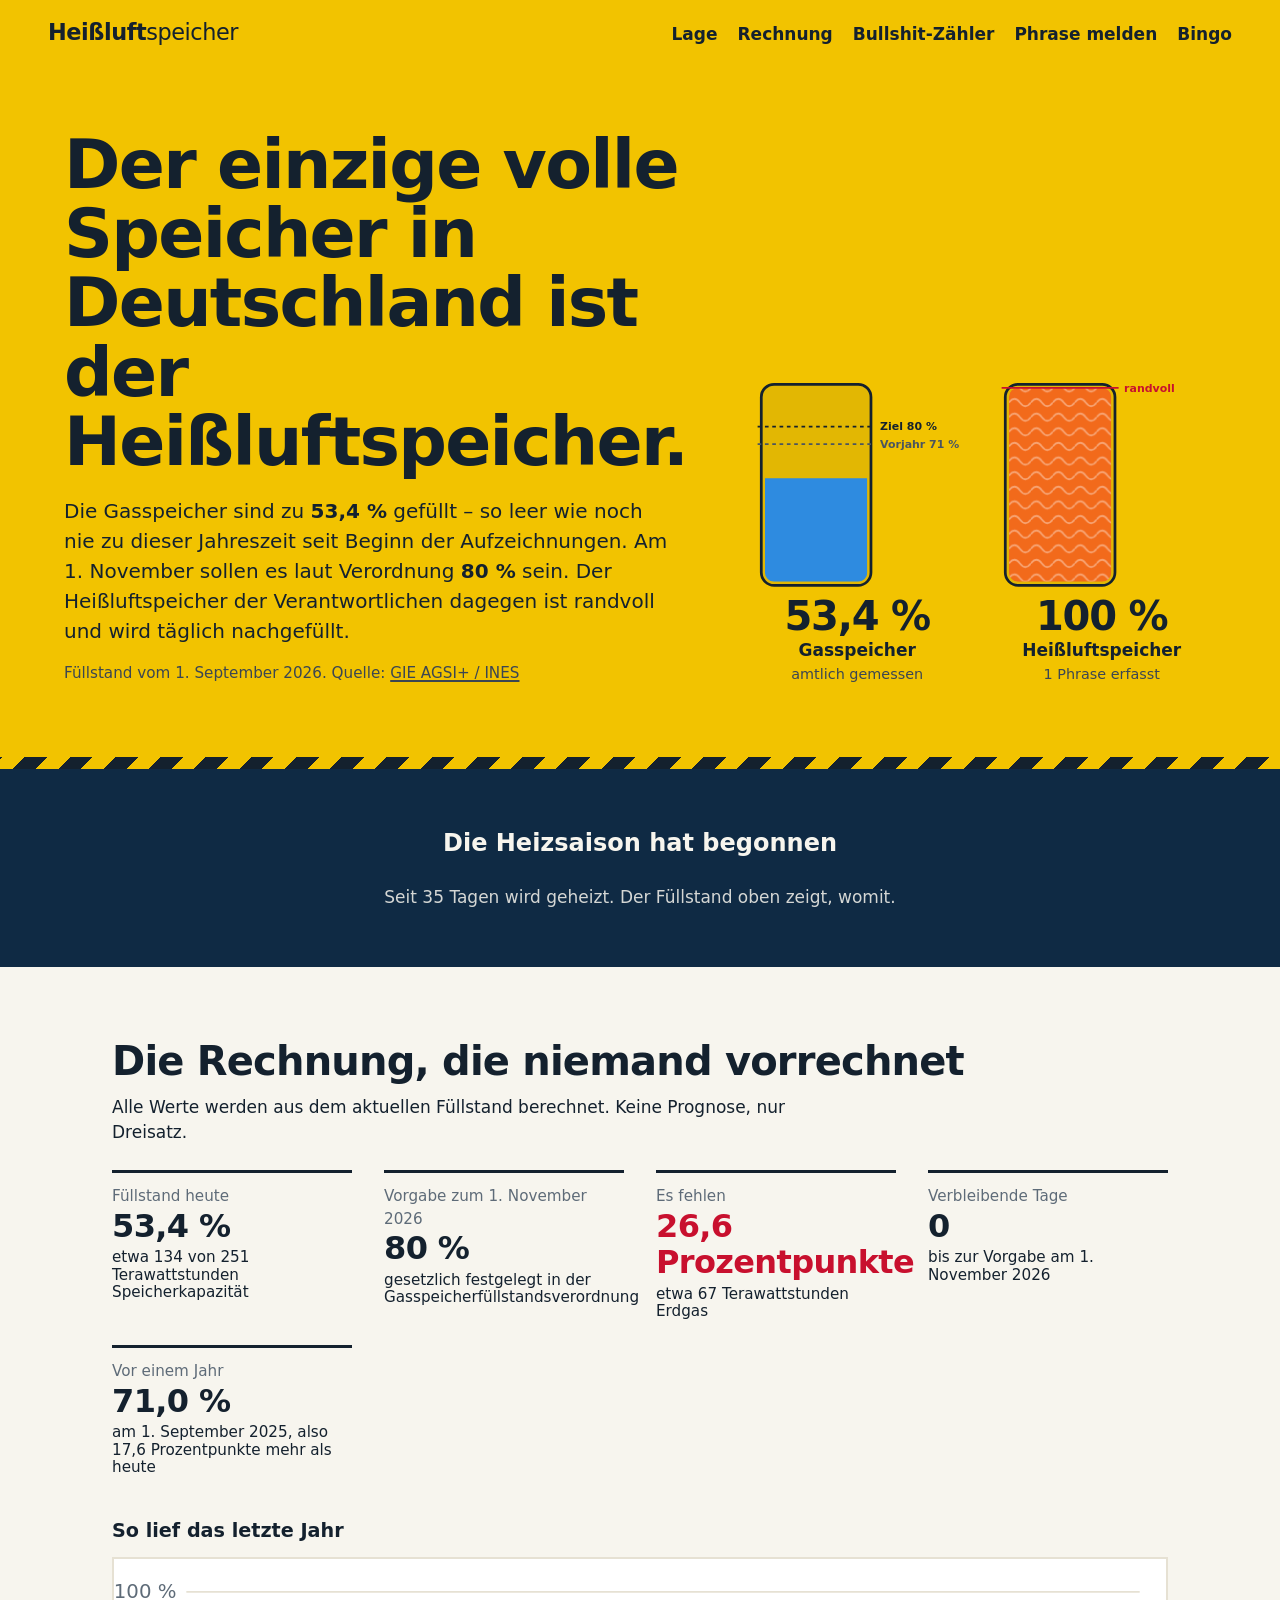
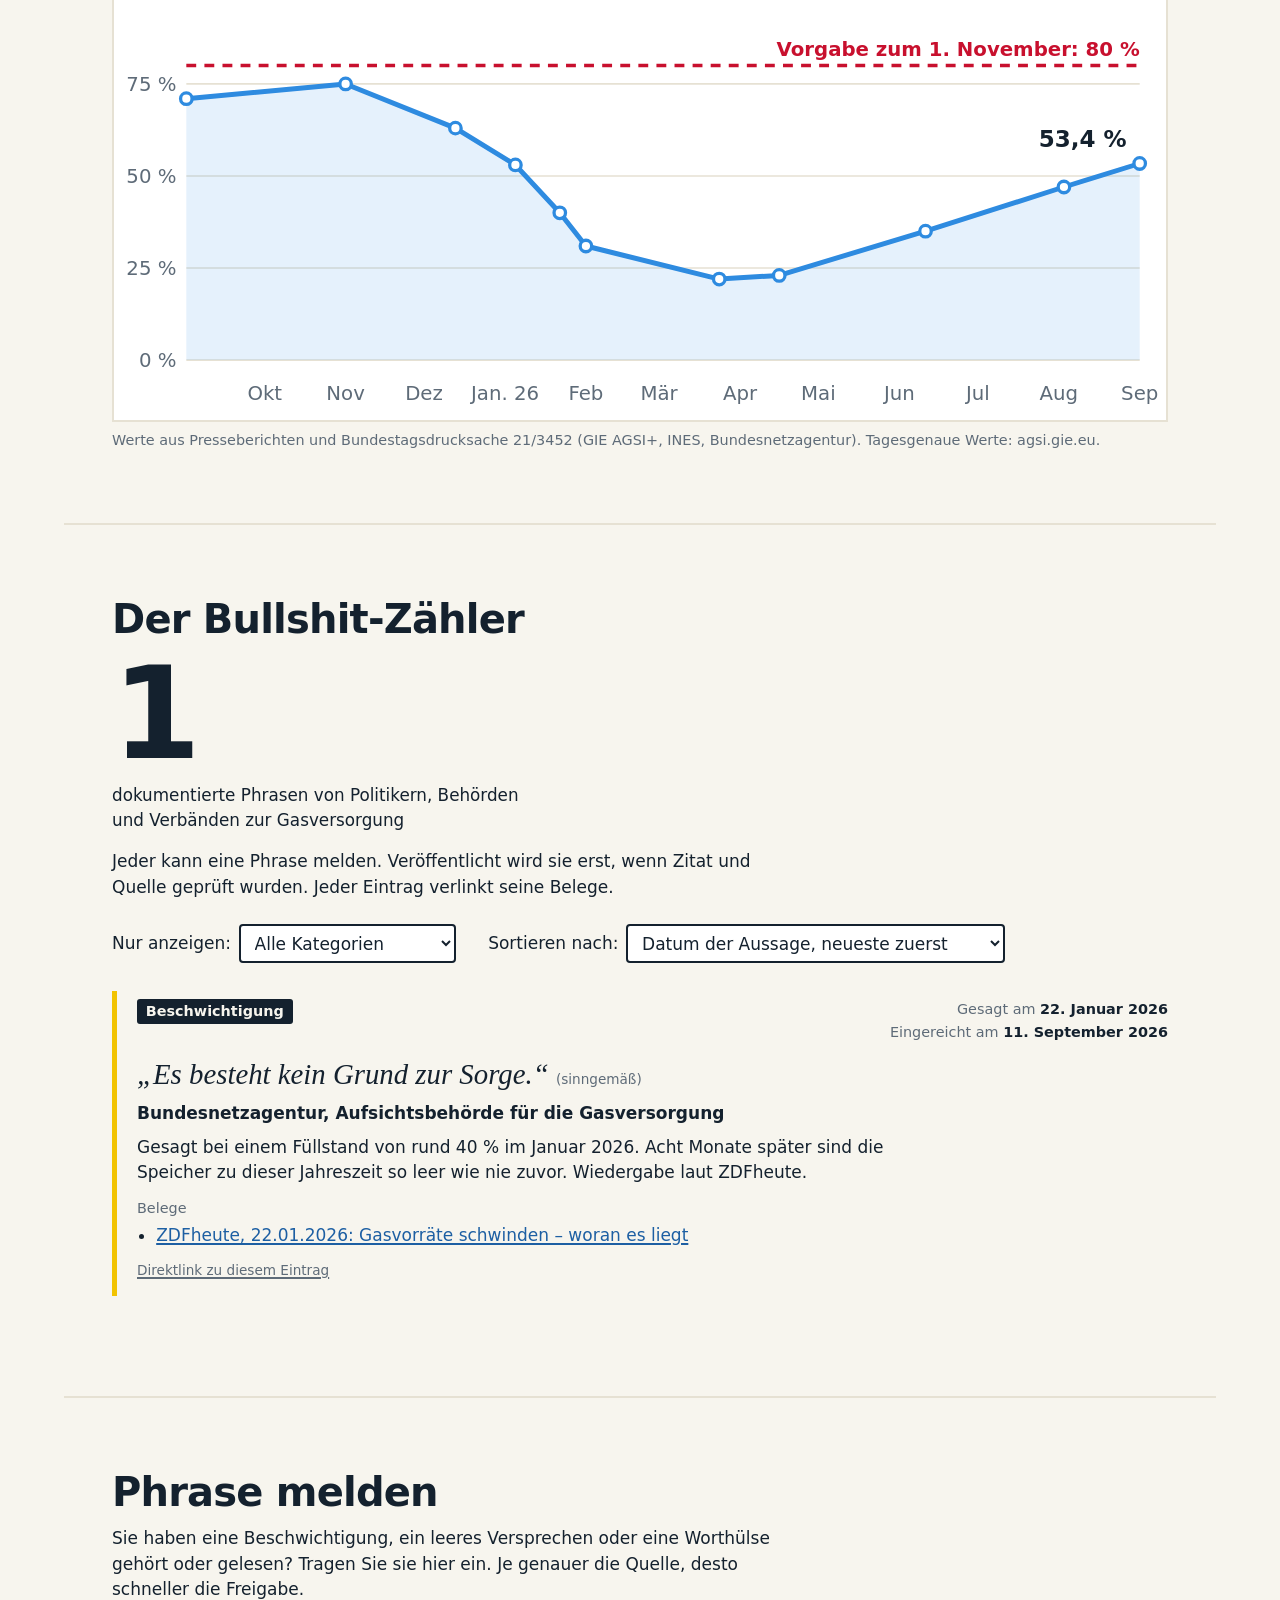
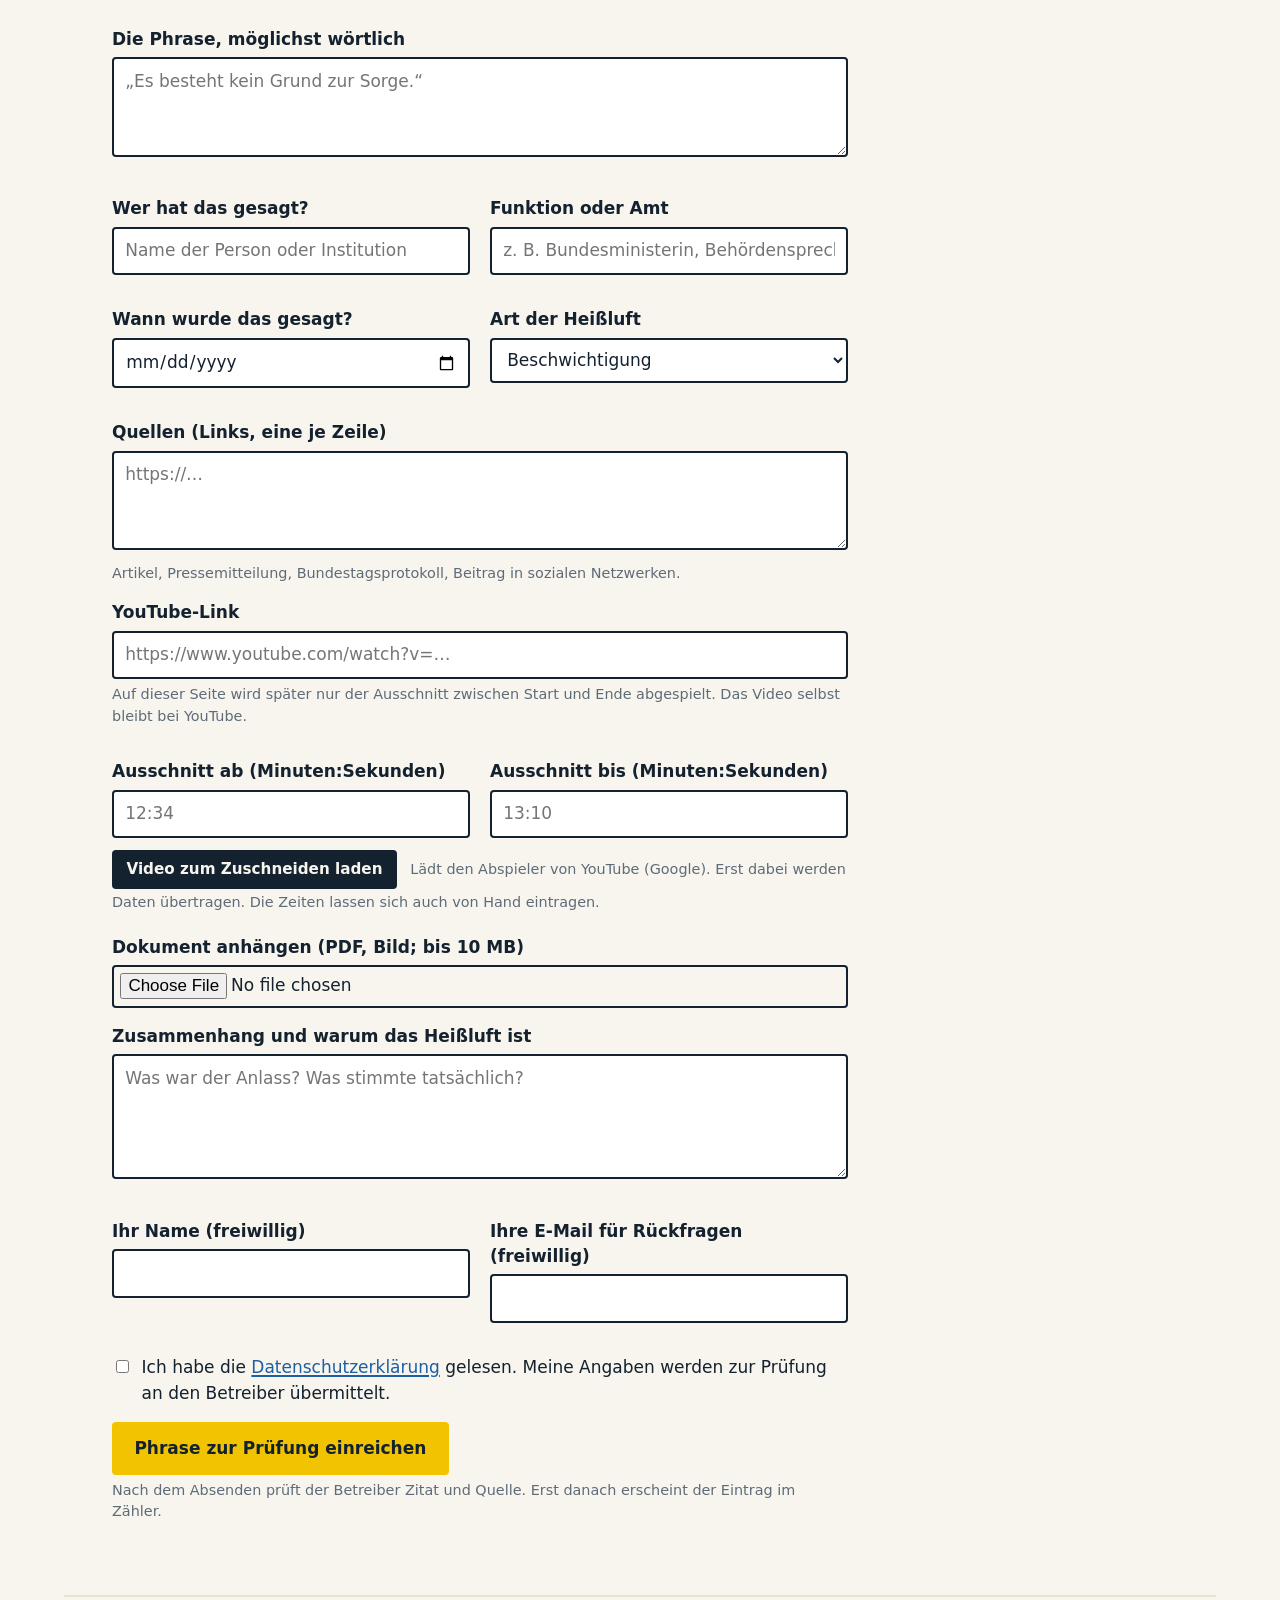
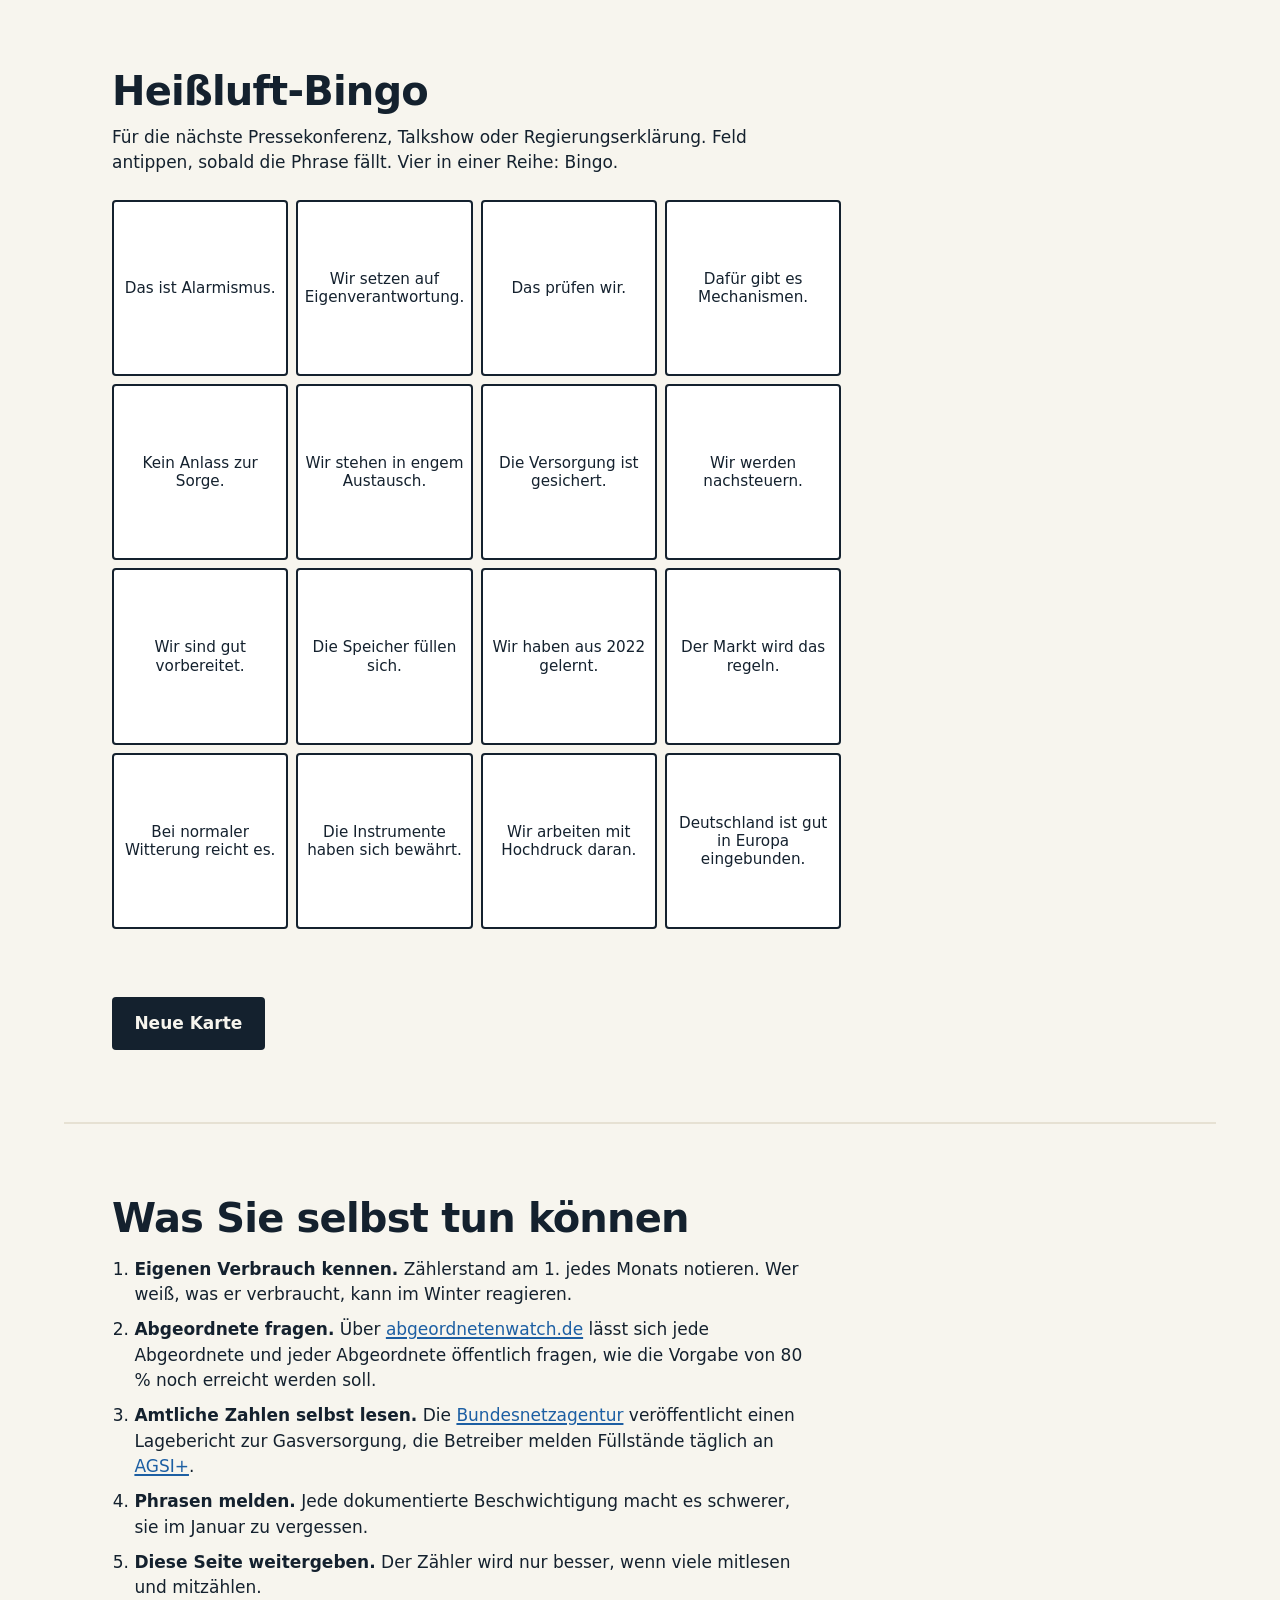
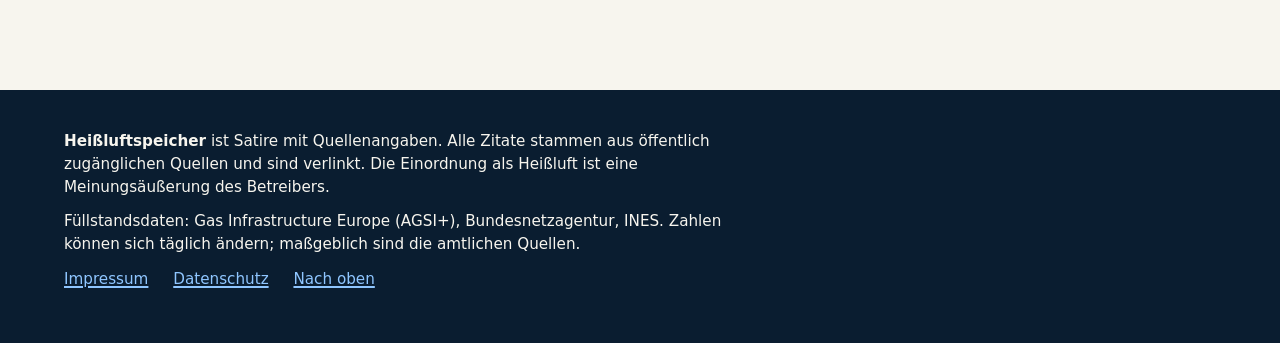
==== index.html @ 9828af4e "Add files via upload" ====
<!doctype html>
<html lang="de">
<head>
<meta charset="utf-8">
<meta name="viewport" content="width=device-width, initial-scale=1">
<title>Heißluftspeicher – Deutschlands einziger voller Speicher</title>
<meta name="description" content="Die deutschen Gasspeicher sind so leer wie noch nie zu dieser Jahreszeit. Der Heißluftspeicher der Verantwortlichen ist randvoll. Hier wird mitgezählt.">
<meta property="og:title" content="Heißluftspeicher – Deutschlands einziger voller Speicher">
<meta property="og:description" content="Gasspeicher: halb leer. Heißluftspeicher: 100 %. Der Bullshit-Zähler zur Gasversorgung.">
<meta property="og:type" content="website">
<link rel="icon" href="bilder/symbol.svg" type="image/svg+xml">
<link rel="stylesheet" href="css/stil.css">
</head>
<body>
<a class="sprung" href="#zaehler">Zum Bullshit-Zähler springen</a>

<header class="kopf">
  <a class="marke" href="./">Heißluft<span>speicher</span></a>
  <nav class="navi" aria-label="Seitenbereiche">
    <a href="#lage">Lage</a>
    <a href="#rechnung">Rechnung</a>
    <a href="#zaehler">Bullshit-Zähler</a>
    <a href="#melden">Phrase melden</a>
    <a href="#bingo">Bingo</a>
  </nav>
</header>

<main>

<section class="held" id="lage">
  <div class="innen">
    <div class="held-text">
      <h1>Der einzige volle Speicher in Deutschland ist der Heißluftspeicher.</h1>
      <p class="held-absatz">Die Gasspeicher sind zu <strong><span id="held-prozent">53,4</span>&nbsp;%</strong> gefüllt – so leer wie noch nie zu dieser Jahreszeit seit Beginn der Aufzeichnungen. Am 1.&nbsp;November sollen es laut Verordnung <strong><span id="held-ziel">80</span>&nbsp;%</strong> sein. Der Heißluftspeicher der Verantwortlichen dagegen ist randvoll und wird täglich nachgefüllt.</p>
      <p class="held-stand">Füllstand vom <span id="held-datum">1. September 2026</span>. Quelle: <a id="held-quelle" href="https://agsi.gie.eu/data-overview/DE" target="_blank" rel="noopener">GIE AGSI+</a></p>
    </div>

    <div class="tanks">
      <figure class="tank-figur">
        <svg class="tank" viewBox="0 0 250 250" role="img" aria-labelledby="tank-gas-titel">
          <title id="tank-gas-titel">Gasspeicher Deutschland, Füllstand in Prozent</title>
          <defs>
            <clipPath id="clip-gas"><rect x="24" y="24" width="112" height="212" rx="10"/></clipPath>
          </defs>
          <rect class="tank-huelle" x="20" y="20" width="120" height="220" rx="14"/>
          <rect id="gas-fuellung" class="tank-fuellung gas" x="24" y="236" width="112" height="0" clip-path="url(#clip-gas)"/>
          <g id="gas-ziel-marke" class="tank-marke">
            <line x1="16" x2="144" y1="66.4" y2="66.4"/>
            <text x="150" y="70">Ziel <tspan id="gas-ziel-text">80</tspan> %</text>
          </g>
          <g id="gas-vorjahr-marke" class="tank-marke vorjahr">
            <line x1="16" x2="144" y1="85.5" y2="85.5"/>
            <text x="150" y="89">Vorjahr <tspan id="gas-vorjahr-text">71</tspan> %</text>
          </g>
        </svg>
        <figcaption>
          <span class="tank-wert"><span id="gas-wert">53,4</span> %</span>
          <span class="tank-name">Gasspeicher</span>
          <span class="tank-zusatz">amtlich gemessen</span>
        </figcaption>
      </figure>

      <figure class="tank-figur">
        <svg class="tank" viewBox="0 0 250 250" role="img" aria-labelledby="tank-hl-titel">
          <title id="tank-hl-titel">Heißluftspeicher, Füllstand 100 Prozent</title>
          <defs>
            <clipPath id="clip-hl"><rect x="24" y="24" width="112" height="212" rx="10"/></clipPath>
            <pattern id="hitze" width="24" height="16" patternUnits="userSpaceOnUse">
              <path d="M0 8 Q6 0 12 8 T24 8" fill="none" stroke="rgba(255,255,255,.38)" stroke-width="2"/>
            </pattern>
          </defs>
          <rect class="tank-huelle" x="20" y="20" width="120" height="220" rx="14"/>
          <rect class="tank-fuellung heissluft" x="24" y="24" width="112" height="212" clip-path="url(#clip-hl)"/>
          <rect x="24" y="24" width="112" height="212" fill="url(#hitze)" clip-path="url(#clip-hl)"/>
          <g class="tank-marke voll">
            <line x1="16" x2="144" y1="24" y2="24"/>
            <text x="150" y="28">randvoll</text>
          </g>
        </svg>
        <figcaption>
          <span class="tank-wert">100 %</span>
          <span class="tank-name">Heißluftspeicher</span>
          <span class="tank-zusatz" id="tank-anzahl">0 Phrasen erfasst</span>
        </figcaption>
      </figure>
    </div>
  </div>
</section>

<div class="warnband" aria-hidden="true"></div>

<section class="countdown" id="countdown" aria-labelledby="countdown-titel">
  <h2 id="countdown-titel">Bis zum Beginn der Heizsaison am 1. November 2026</h2>
  <div class="zeit" id="zeit">
    <div><b data-einheit="monate">0</b><span>Monate</span></div>
    <div><b data-einheit="wochen">0</b><span>Wochen</span></div>
    <div><b data-einheit="tage">0</b><span>Tage</span></div>
    <div><b data-einheit="stunden">00</b><span>Stunden</span></div>
    <div><b data-einheit="minuten">00</b><span>Minuten</span></div>
    <div><b data-einheit="sekunden">00</b><span>Sekunden</span></div>
  </div>
  <p class="countdown-hinweis" id="countdown-hinweis">Bis dahin müssten die Speicher voll sein. Sie werden es nicht.</p>
</section>

<section class="abschnitt" id="rechnung">
  <h2>Die Rechnung, die niemand vorrechnet</h2>
  <p class="einleitung">Alle Werte werden aus dem aktuellen Füllstand berechnet. Keine Prognose, nur Dreisatz.</p>
  <dl class="rechnung" id="rechnung-liste"></dl>
  <figure class="verlauf">
    <h3>So lief das letzte Jahr</h3>
    <div id="verlauf-diagramm"></div>
    <figcaption id="verlauf-quelle"></figcaption>
  </figure>
</section>

<section class="abschnitt" id="zaehler">
  <h2>Der Bullshit-Zähler</h2>
  <p class="zaehler-zahl"><b id="zaehler-anzahl">0</b><span>dokumentierte Phrasen von Politikern, Behörden und Verbänden zur Gasversorgung</span></p>
  <p class="einleitung">Jeder kann eine Phrase melden. Veröffentlicht wird sie erst, wenn Zitat und Quelle geprüft wurden. Jeder Eintrag verlinkt seine Belege.</p>
  <div class="filter">
    <span class="filter-gruppe">
      <label for="filter-kategorie">Nur anzeigen:</label>
      <select id="filter-kategorie"><option value="">Alle Kategorien</option></select>
    </span>
    <span class="filter-gruppe">
      <label for="sortierung">Sortieren nach:</label>
      <select id="sortierung">
        <option value="gesagt-neu">Datum der Aussage, neueste zuerst</option>
        <option value="gesagt-alt">Datum der Aussage, älteste zuerst</option>
        <option value="eingereicht-neu">Datum der Einreichung, neueste zuerst</option>
        <option value="eingereicht-alt">Datum der Einreichung, älteste zuerst</option>
      </select>
    </span>
  </div>
  <div id="eintraege" class="eintraege"><p class="leer">Einträge werden geladen …</p></div>
</section>

<section class="abschnitt" id="melden">
  <h2>Phrase melden</h2>
  <p class="einleitung">Sie haben eine Beschwichtigung, ein leeres Versprechen oder eine Worthülse gehört oder gelesen? Tragen Sie sie hier ein. Je genauer die Quelle, desto schneller die Freigabe.</p>

  <form class="formular" name="phrase" method="POST" action="/danke.html" data-netlify="true" netlify-honeypot="bot-field" enctype="multipart/form-data" id="melde-formular">
    <input type="hidden" name="form-name" value="phrase">
    <input type="hidden" name="eingereicht_am" id="f-eingereicht" value="">
    <p class="versteckt"><label>Dieses Feld bitte leer lassen: <input name="bot-field"></label></p>

    <div class="feld">
      <label for="f-zitat">Die Phrase, möglichst wörtlich</label>
      <textarea id="f-zitat" name="zitat" rows="3" required maxlength="1000" placeholder="„Es besteht kein Grund zur Sorge.“"></textarea>
    </div>

    <div class="feld-reihe">
      <div class="feld">
        <label for="f-wer">Wer hat das gesagt?</label>
        <input id="f-wer" name="wer" type="text" required maxlength="120" placeholder="Name der Person oder Institution">
      </div>
      <div class="feld">
        <label for="f-funktion">Funktion oder Amt</label>
        <input id="f-funktion" name="funktion" type="text" maxlength="120" placeholder="z. B. Bundesministerin, Behördensprecher">
      </div>
    </div>

    <div class="feld-reihe">
      <div class="feld">
        <label for="f-datum">Wann wurde das gesagt?</label>
        <input id="f-datum" name="datum" type="date" required>
      </div>
      <div class="feld">
        <label for="f-kategorie">Art der Heißluft</label>
        <select id="f-kategorie" name="kategorie">
          <option>Beschwichtigung</option>
          <option>Leeres Versprechen</option>
          <option>Verharmlosung</option>
          <option>Schuldverschiebung</option>
          <option>Worthülse</option>
          <option>Sonstiges</option>
        </select>
      </div>
    </div>

    <div class="feld">
      <label for="f-quellen">Quellen (Links, eine je Zeile)</label>
      <textarea id="f-quellen" name="quellen" rows="3" placeholder="https://…"></textarea>
      <p class="hilfe">Artikel, Pressemitteilung, Bundestagsprotokoll, Beitrag in sozialen Netzwerken.</p>
    </div>

    <div class="feld">
      <label for="f-youtube">YouTube-Link</label>
      <input id="f-youtube" name="youtube" type="url" placeholder="https://www.youtube.com/watch?v=…">
      <p class="hilfe">Auf dieser Seite wird später nur der Ausschnitt zwischen Start und Ende abgespielt. Das Video selbst bleibt bei YouTube.</p>
    </div>
    <div class="feld-reihe">
      <div class="feld">
        <label for="f-youtube-start">Ausschnitt ab (Minuten:Sekunden)</label>
        <input id="f-youtube-start" name="youtube_start" type="text" inputmode="numeric" placeholder="12:34" autocomplete="off">
      </div>
      <div class="feld">
        <label for="f-youtube-ende">Ausschnitt bis (Minuten:Sekunden)</label>
        <input id="f-youtube-ende" name="youtube_ende" type="text" inputmode="numeric" placeholder="13:10" autocomplete="off">
      </div>
    </div>
    <div class="schneiden" id="schneiden">
      <button type="button" class="knopf klein" id="schneiden-laden">Video zum Zuschneiden laden</button>
      <span class="hilfe">Lädt den Abspieler von YouTube (Google). Erst dabei werden Daten übertragen. Die Zeiten lassen sich auch von Hand eintragen.</span>
      <div id="schneiden-spieler" class="schneiden-spieler" hidden><div id="schneiden-spieler-innen"></div></div>
      <div id="schneiden-knoepfe" class="schneiden-knoepfe" hidden>
        <button type="button" class="knopf klein" id="schneiden-start">Start hier setzen</button>
        <button type="button" class="knopf klein" id="schneiden-ende">Ende hier setzen</button>
        <button type="button" class="knopf klein gelb" id="schneiden-pruefen">Ausschnitt abspielen</button>
        <span id="schneiden-anzeige" class="hilfe">Video an die gewünschte Stelle spulen, dann Start und Ende setzen.</span>
      </div>
    </div>

    <div class="feld">
      <label for="f-dokument">Dokument anhängen (PDF, Bild; bis 10 MB)</label>
      <input id="f-dokument" name="dokument" type="file" accept=".pdf,.png,.jpg,.jpeg,.webp,.txt">
    </div>

    <div class="feld">
      <label for="f-kontext">Zusammenhang und warum das Heißluft ist</label>
      <textarea id="f-kontext" name="kontext" rows="4" maxlength="2000" placeholder="Was war der Anlass? Was stimmte tatsächlich?"></textarea>
    </div>

    <div class="feld-reihe">
      <div class="feld">
        <label for="f-name">Ihr Name (freiwillig)</label>
        <input id="f-name" name="einsender_name" type="text" maxlength="80">
      </div>
      <div class="feld">
        <label for="f-email">Ihre E-Mail für Rückfragen (freiwillig)</label>
        <input id="f-email" name="einsender_email" type="email" maxlength="120">
      </div>
    </div>

    <div class="feld zustimmung">
      <label><input type="checkbox" name="datenschutz" value="ja" required> <span>Ich habe die <a href="datenschutz.html">Datenschutzerklärung</a> gelesen. Meine Angaben werden zur Prüfung an den Betreiber übermittelt.</span></label>
    </div>

    <button type="submit" class="knopf gelb" id="melde-knopf">Phrase zur Prüfung einreichen</button>
    <p class="hilfe">Nach dem Absenden prüft der Betreiber Zitat und Quelle. Erst danach erscheint der Eintrag im Zähler.</p>
  </form>
</section>

<section class="abschnitt" id="bingo">
  <h2>Heißluft-Bingo</h2>
  <p class="einleitung">Für die nächste Pressekonferenz, Talkshow oder Regierungserklärung. Feld antippen, sobald die Phrase fällt. Vier in einer Reihe: Bingo.</p>
  <div class="bingo-raster" id="bingo-raster"></div>
  <p class="bingo-meldung" id="bingo-meldung" aria-live="polite"></p>
  <button type="button" class="knopf" id="bingo-neu">Neue Karte</button>
</section>

<section class="abschnitt" id="tun">
  <h2>Was Sie selbst tun können</h2>
  <ol class="tun-liste">
    <li><strong>Eigenen Verbrauch kennen.</strong> Zählerstand am 1. jedes Monats notieren. Wer weiß, was er verbraucht, kann im Winter reagieren.</li>
    <li><strong>Abgeordnete fragen.</strong> Über <a href="https://www.abgeordnetenwatch.de" target="_blank" rel="noopener">abgeordnetenwatch.de</a> lässt sich jede Abgeordnete und jeder Abgeordnete öffentlich fragen, wie die Vorgabe von 80 % noch erreicht werden soll.</li>
    <li><strong>Amtliche Zahlen selbst lesen.</strong> Die <a href="https://www.bundesnetzagentur.de" target="_blank" rel="noopener">Bundesnetzagentur</a> veröffentlicht einen Lagebericht zur Gasversorgung, die Betreiber melden Füllstände täglich an <a href="https://agsi.gie.eu/data-overview/DE" target="_blank" rel="noopener">AGSI+</a>.</li>
    <li><strong>Phrasen melden.</strong> Jede dokumentierte Beschwichtigung macht es schwerer, sie im Januar zu vergessen.</li>
    <li><strong>Diese Seite weitergeben.</strong> Der Zähler wird nur besser, wenn viele mitlesen und mitzählen.</li>
  </ol>
</section>

</main>

<footer class="fuss">
  <div class="innen">
    <p><strong>Heißluftspeicher</strong> ist Satire mit Quellenangaben. Alle Zitate stammen aus öffentlich zugänglichen Quellen und sind verlinkt. Die Einordnung als Heißluft ist eine Meinungsäußerung des Betreibers.</p>
    <p>Füllstandsdaten: Gas Infrastructure Europe (AGSI+), Bundesnetzagentur, INES. Zahlen können sich täglich ändern; maßgeblich sind die amtlichen Quellen.</p>
    <p class="fuss-links"><a href="impressum.html">Impressum</a> <a href="datenschutz.html">Datenschutz</a> <a href="#lage">Nach oben</a></p>
  </div>
</footer>

<script src="js/app.js"></script>
</body>
</html>
---- css/stil.css ----
/* Heißluftspeicher – Gestaltung
   Farben aus der Welt des Gases: Warngelb, Gasflammenblau, Tiefblau, Papier. */

:root {
  --gelb: #f2c300;
  --gelb-dunkel: #d9ad00;
  --tiefblau: #0f2a44;
  --nacht: #0a1d30;
  --flamme: #2e8be0;
  --flamme-dunkel: #1d5fa3;
  --flamme-hell: #8fc6ff;
  --orange: #f26a1b;
  --papier: #f7f5ee;
  --papier-dunkel: #e6e1d3;
  --tinte: #14212e;
  --grau: #5e6b78;
  --rot: #c8102e;
  --breite: 72rem;
  --schrift: system-ui, -apple-system, "Segoe UI", Roboto, "Helvetica Neue", Arial, sans-serif;
  --serif: Georgia, "Times New Roman", Times, serif;
}

* { box-sizing: border-box; }
html { scroll-behavior: smooth; }
@media (prefers-reduced-motion: reduce) { html { scroll-behavior: auto; } }

body {
  margin: 0;
  font-family: var(--schrift);
  font-size: 1.0625rem;
  line-height: 1.5;
  color: var(--tinte);
  background: var(--papier);
}

a { color: var(--flamme-dunkel); text-decoration-thickness: 1.5px; text-underline-offset: 2px; }
a:hover { color: var(--tinte); }
:focus-visible { outline: 3px solid var(--flamme); outline-offset: 2px; }

.innen { max-width: var(--breite); margin: 0 auto; }

.sprung { position: absolute; left: -999px; top: 0; background: var(--tinte); color: #fff; padding: .5rem 1rem; z-index: 20; }
.sprung:focus { left: 1rem; }

.versteckt { position: absolute; left: -9999px; }

/* Kopf und Held ------------------------------------------------ */

.kopf {
  display: flex; justify-content: space-between; align-items: baseline; gap: 1rem; flex-wrap: wrap;
  padding: 1rem clamp(1rem, 4vw, 3rem);
  background: var(--gelb);
}
.marke { font-weight: 900; font-size: 1.4rem; letter-spacing: -.02em; color: var(--tinte); text-decoration: none; }
.marke span { font-weight: 400; }
.navi { display: flex; gap: 1.25rem; flex-wrap: wrap; }
.navi a { color: var(--tinte); text-decoration: none; font-weight: 600; border-bottom: 2px solid transparent; }
.navi a:hover { border-color: var(--tinte); }

.held { background: var(--gelb); padding: clamp(1.5rem, 5vw, 4rem) clamp(1rem, 4vw, 3rem) clamp(2rem, 6vw, 4.5rem); }
.held .innen { display: grid; grid-template-columns: minmax(0, 1.3fr) minmax(0, 1fr); gap: clamp(1.5rem, 5vw, 4rem); align-items: end; }
.held h1 {
  font-size: clamp(2.1rem, 5.5vw, 4.25rem);
  line-height: 1.02; letter-spacing: -.025em; font-weight: 900;
  margin: 0 0 1.25rem; max-width: 16ch;
}
.held-absatz { font-size: clamp(1.05rem, 1.6vw, 1.25rem); max-width: 48ch; margin: 0 0 1rem; }
.held-stand { font-size: .95rem; margin: 0; color: #3b4652; }
.held-stand a { color: inherit; }

.tanks { display: grid; grid-template-columns: 1fr 1fr; gap: 1rem; }
.tank-figur { margin: 0; text-align: center; }
.tank { width: 100%; height: auto; display: block; }
.tank-huelle { fill: rgba(20, 33, 46, .07); stroke: var(--tinte); stroke-width: 3; }
.tank-fuellung.gas { fill: var(--flamme); transition: height .9s ease, y .9s ease; }
.tank-fuellung.heissluft { fill: var(--orange); }
.tank-marke line { stroke: var(--tinte); stroke-width: 2; stroke-dasharray: 4 4; }
.tank-marke text { font-size: 12px; font-weight: 700; fill: var(--tinte); font-family: var(--schrift); }
.tank-marke.vorjahr line { stroke: #4a5560; }
.tank-marke.vorjahr text { fill: #4a5560; font-weight: 600; }
.tank-marke.voll line { stroke: var(--rot); stroke-dasharray: none; }
.tank-marke.voll text { fill: var(--rot); }
.tank-wert { display: block; font-size: clamp(1.8rem, 3.5vw, 2.5rem); font-weight: 900; letter-spacing: -.03em; font-variant-numeric: tabular-nums; line-height: 1.1; }
.tank-name { display: block; font-weight: 700; }
.tank-zusatz { display: block; color: #3b4652; font-size: .9rem; }

.warnband { height: 12px; background: repeating-linear-gradient(-45deg, var(--gelb) 0 16px, var(--tinte) 16px 32px); }

/* Countdown ----------------------------------------------------- */

.countdown { background: var(--tiefblau); color: var(--papier); padding: clamp(2rem, 5vw, 3.5rem) 1rem; text-align: center; }
.countdown h2 { font-size: clamp(1.1rem, 2.2vw, 1.5rem); font-weight: 600; margin: 0 0 1.5rem; }
.zeit { display: grid; grid-template-columns: repeat(6, minmax(0, 1fr)); gap: .5rem; max-width: var(--breite); margin: 0 auto; }
.zeit b { display: block; font-size: clamp(1.9rem, 6vw, 4rem); font-weight: 900; font-variant-numeric: tabular-nums; letter-spacing: -.03em; line-height: 1; }
.zeit span { display: block; font-size: .9rem; opacity: .8; margin-top: .35rem; }
.countdown-hinweis { margin: 1.5rem 0 0; opacity: .85; }

/* Abschnitte ---------------------------------------------------- */

.abschnitt { max-width: var(--breite); margin: 0 auto; padding: clamp(2.5rem, 6vw, 4.5rem) clamp(1rem, 4vw, 3rem); }
.abschnitt + .abschnitt { border-top: 2px solid var(--papier-dunkel); }
.abschnitt h2 { font-size: clamp(1.7rem, 3.5vw, 2.5rem); font-weight: 900; letter-spacing: -.02em; line-height: 1.1; margin: 0 0 .75rem; }
.abschnitt h3 { font-size: 1.2rem; margin: 0 0 .75rem; }
.einleitung { max-width: 64ch; margin: 0 0 1.5rem; }

/* Rechnung */
.rechnung { display: grid; grid-template-columns: repeat(auto-fit, minmax(15rem, 1fr)); gap: 1.5rem 2rem; margin: 1.5rem 0 2.5rem; }
.rechnung div { border-top: 3px solid var(--tinte); padding-top: .75rem; }
.rechnung dt { font-size: .95rem; color: var(--grau); }
.rechnung dd { margin: 0; font-size: clamp(1.5rem, 2.6vw, 2rem); font-weight: 900; letter-spacing: -.02em; font-variant-numeric: tabular-nums; line-height: 1.15; }
.rechnung dd small { display: block; font-size: .95rem; font-weight: 400; letter-spacing: 0; margin-top: .3rem; color: var(--tinte); }
.rechnung .warnung dd { color: var(--rot); }

.verlauf { margin: 0; }
.verlauf svg { width: 100%; height: auto; display: block; background: #fff; border: 2px solid var(--papier-dunkel); }
.verlauf .gitter { stroke: var(--papier-dunkel); stroke-width: 1; }
.verlauf .achse { font-size: 12px; fill: var(--grau); font-family: var(--schrift); }
.verlauf .ziel-linie { stroke: var(--rot); stroke-width: 2; stroke-dasharray: 6 5; }
.verlauf .ziel-text { font-size: 12px; font-weight: 700; fill: var(--rot); font-family: var(--schrift); }
.verlauf .flaeche { fill: rgba(46, 139, 224, .12); }
.verlauf .linie { fill: none; stroke: var(--flamme); stroke-width: 3; stroke-linejoin: round; }
.verlauf .punkt { fill: #fff; stroke: var(--flamme); stroke-width: 2; }
.verlauf .letzter { font-size: 14px; font-weight: 900; fill: var(--tinte); font-family: var(--schrift); }
.verlauf figcaption { font-size: .9rem; color: var(--grau); margin-top: .5rem; }

/* Zähler */
.zaehler-zahl { margin: .5rem 0 1rem; }
.zaehler-zahl b { display: block; font-size: clamp(4rem, 13vw, 8rem); font-weight: 900; letter-spacing: -.05em; line-height: .95; font-variant-numeric: tabular-nums; }
.zaehler-zahl span { display: block; max-width: 40ch; font-size: 1.05rem; margin-top: .5rem; }
.filter { display: flex; gap: .75rem; align-items: center; flex-wrap: wrap; margin-bottom: 1rem; }
.filter select { font: inherit; padding: .4rem .6rem; border: 2px solid var(--tinte); border-radius: 4px; background: #fff; color: var(--tinte); }

.eintrag { border-left: 5px solid var(--gelb); padding: .5rem 0 1rem 1.25rem; margin: 1.75rem 0; }
.eintrag:target { border-left-color: var(--rot); }
.eintrag-kopf { display: flex; justify-content: space-between; gap: 1rem; flex-wrap: wrap; font-size: .9rem; color: var(--grau); }
.etikett { background: var(--tinte); color: var(--papier); padding: .1rem .55rem; border-radius: 3px; font-weight: 600; }
.zitat { font-family: var(--serif); font-style: italic; font-size: clamp(1.35rem, 2.6vw, 1.8rem); line-height: 1.3; margin: .75rem 0 .5rem; max-width: 40ch; }
.zitat small { font-family: var(--schrift); font-style: normal; font-size: .85rem; color: var(--grau); }
.wer { margin: 0 0 .5rem; font-weight: 700; }
.kontext { margin: .5rem 0; max-width: 70ch; }
.listen-titel { margin: .75rem 0 .2rem; font-size: .9rem; color: var(--grau); }
.quellen, .dokumente { margin: 0; padding-left: 1.2rem; }
.video { margin: .75rem 0; }
.video .hilfe { display: block; margin-top: .3rem; }
.video iframe { width: 100%; aspect-ratio: 16 / 9; border: 0; max-width: 40rem; display: block; }
.direktlink { font-size: .85rem; margin: .75rem 0 0; }
.direktlink a { color: var(--grau); }
.leer, .fehler { padding: 1rem; border: 2px dashed var(--papier-dunkel); }
.fehler { border-color: var(--rot); color: var(--rot); }

/* Formular */
.formular { max-width: 46rem; }
.feld { margin: 1rem 0; }
.feld-reihe { display: grid; grid-template-columns: 1fr 1fr; gap: 0 1.25rem; }
.feld label { display: block; font-weight: 700; margin-bottom: .3rem; }
.zustimmung label { font-weight: 400; display: flex; gap: .6rem; align-items: flex-start; }
.zustimmung input { width: auto; margin-top: .3rem; }
.hilfe { font-size: .9rem; color: var(--grau); margin: .3rem 0 0; }
input, textarea, select {
  width: 100%; font: inherit; padding: .6rem .7rem;
  border: 2px solid var(--tinte); border-radius: 4px; background: #fff; color: var(--tinte);
}
input[type="file"] { padding: .4rem; background: transparent; }
textarea { resize: vertical; }

.knopf {
  display: inline-block; background: var(--tinte); color: var(--papier);
  border: 0; font: inherit; font-weight: 700; padding: .85rem 1.4rem; border-radius: 4px; cursor: pointer;
}
.knopf:hover { background: var(--flamme-dunkel); }
.knopf.gelb { background: var(--gelb); color: var(--tinte); }
.knopf.gelb:hover { background: var(--gelb-dunkel); }
.knopf.klein { padding: .5rem .9rem; font-size: .95rem; }
.knopf[disabled] { opacity: .6; cursor: wait; }

/* Bingo */
.bingo-raster { display: grid; grid-template-columns: repeat(4, 1fr); gap: .5rem; max-width: 44rem; margin: 0 0 1rem; }
.bingo-raster button {
  aspect-ratio: 1; font: inherit; font-size: clamp(.68rem, 1.6vw, .95rem); line-height: 1.2; padding: .4rem;
  border: 2px solid var(--tinte); background: #fff; color: var(--tinte); border-radius: 4px; cursor: pointer;
}
.bingo-raster button[aria-pressed="true"] { background: var(--tiefblau); color: var(--papier); }
.bingo-meldung { font-weight: 900; font-size: 1.4rem; color: var(--rot); min-height: 1.6em; margin: 0 0 1rem; }

/* Tun */
.tun-liste { max-width: 64ch; padding-left: 1.4rem; }
.tun-liste li { margin: .6rem 0; }

/* Fuß */
.fuss { background: var(--nacht); color: var(--papier); padding: 2.5rem clamp(1rem, 4vw, 3rem); font-size: .95rem; }
.fuss p { max-width: 70ch; margin: 0 0 .75rem; }
.fuss a { color: var(--flamme-hell); }
.fuss-links a { margin-right: 1.25rem; }

/* Unterseiten */
.seite { max-width: 46rem; margin: 0 auto; padding: clamp(2rem, 5vw, 3.5rem) clamp(1rem, 4vw, 3rem); }
.seite h1 { font-size: clamp(1.8rem, 4vw, 2.6rem); font-weight: 900; letter-spacing: -.02em; margin: 0 0 1rem; }
.seite h2 { font-size: 1.3rem; margin: 2rem 0 .5rem; }
.seite .platzhalter { background: #fff3b0; padding: 0 .2em; }
.seite pre { background: #fff; border: 2px solid var(--papier-dunkel); padding: 1rem; overflow: auto; font-size: .9rem; }

/* Kleine Bildschirme */
@media (max-width: 48rem) {
  .held .innen { grid-template-columns: 1fr; }
  .zeit { grid-template-columns: repeat(3, 1fr); gap: 1rem .5rem; }
  .feld-reihe { grid-template-columns: 1fr; gap: 0; }
  .eintrag { padding-left: .9rem; }
}

/* Ergänzungen: Sortierung, zwei Daten je Eintrag, Zuschneiden */
.filter { gap: 1rem 2rem; }
.filter-gruppe { display: inline-flex; gap: .5rem; align-items: center; flex-wrap: wrap; }
.eintrag-daten { display: flex; flex-direction: column; align-items: flex-end; gap: .1rem; text-align: right; }
.eintrag-daten time { font-weight: 600; color: var(--tinte); }
.schneiden { margin: -.25rem 0 1.25rem; }
.schneiden > .hilfe { display: inline; margin-left: .5rem; }
.schneiden-spieler { margin: .75rem 0; max-width: 40rem; aspect-ratio: 16 / 9; background: #000; }
.schneiden-spieler iframe, .schneiden-spieler > div { width: 100%; height: 100%; }
.schneiden-knoepfe { display: flex; gap: .5rem; flex-wrap: wrap; align-items: center; }
.schneiden-knoepfe .hilfe { flex-basis: 100%; }
@media (max-width: 48rem) {
  .eintrag-daten { align-items: flex-start; text-align: left; }
}
.eintrag-kopf { align-items: flex-start; }
.filter select { width: auto; max-width: 100%; }
[hidden] { display: none !important; }
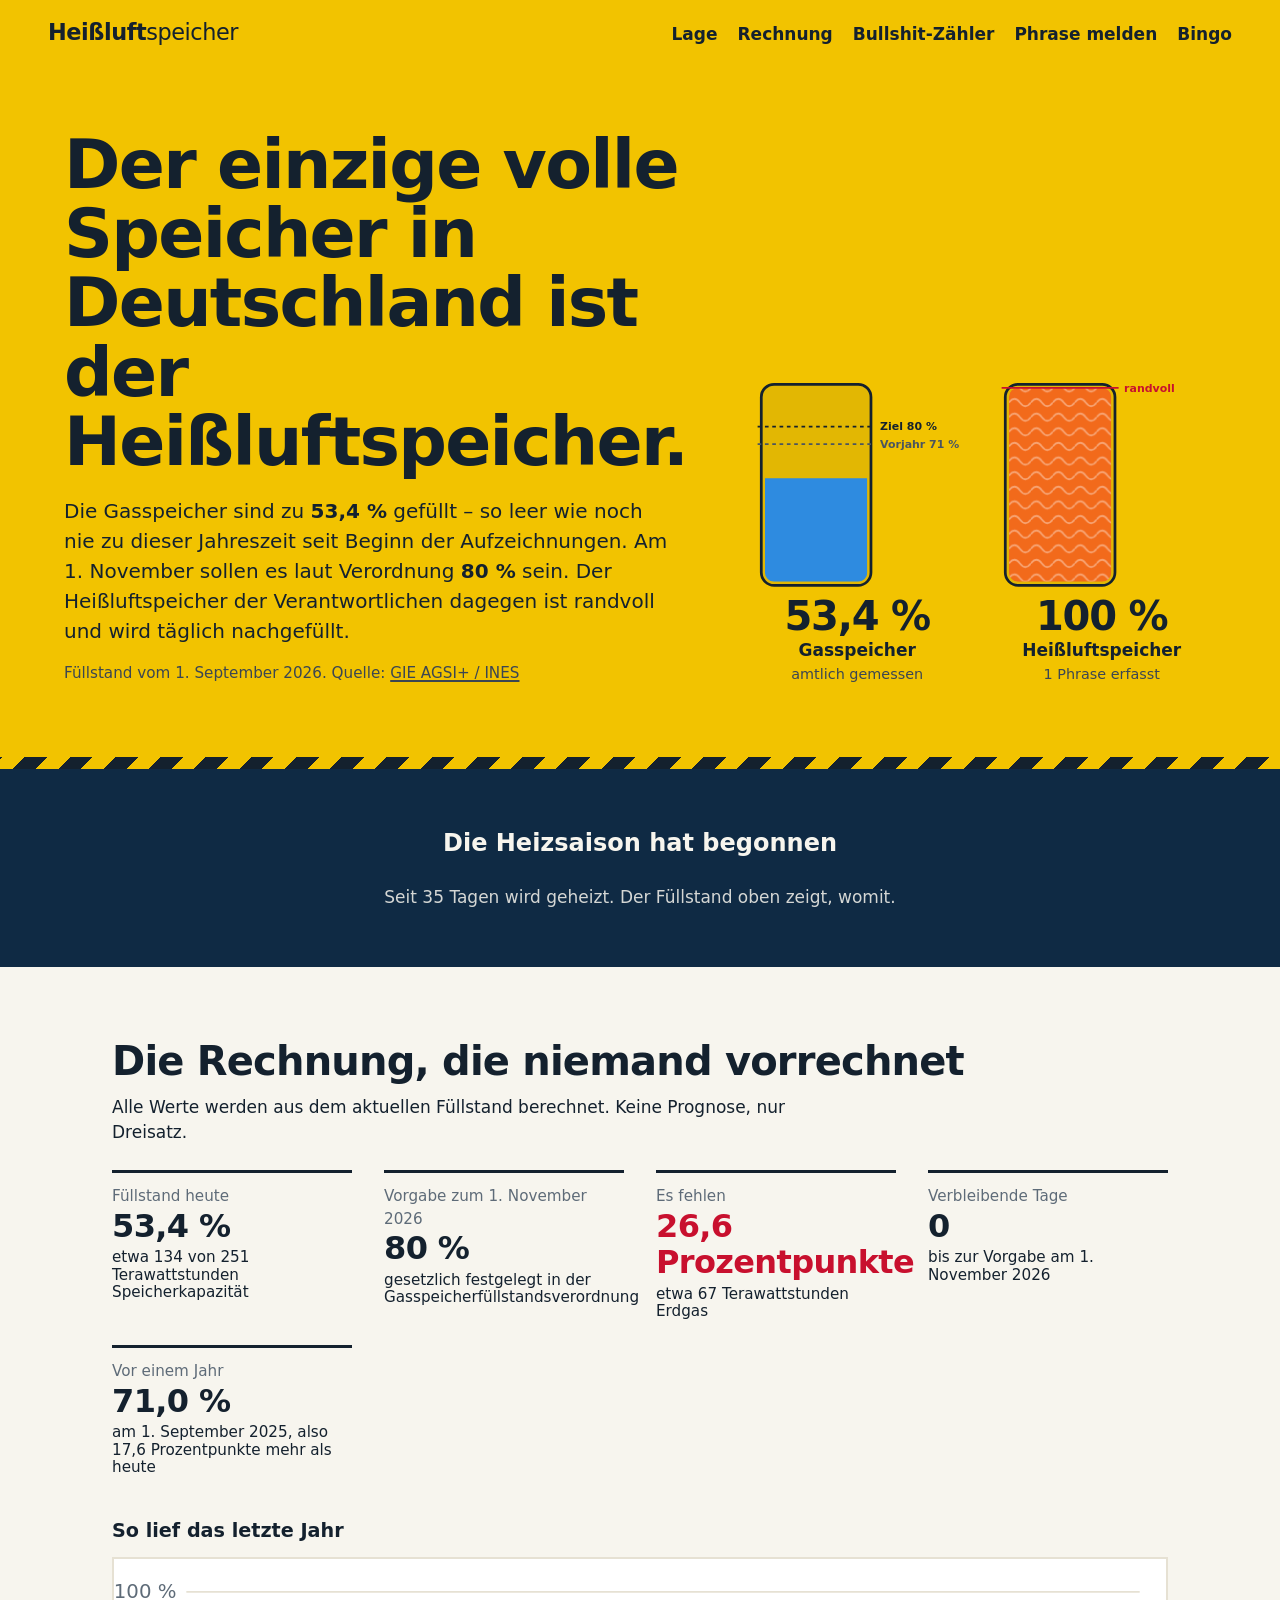
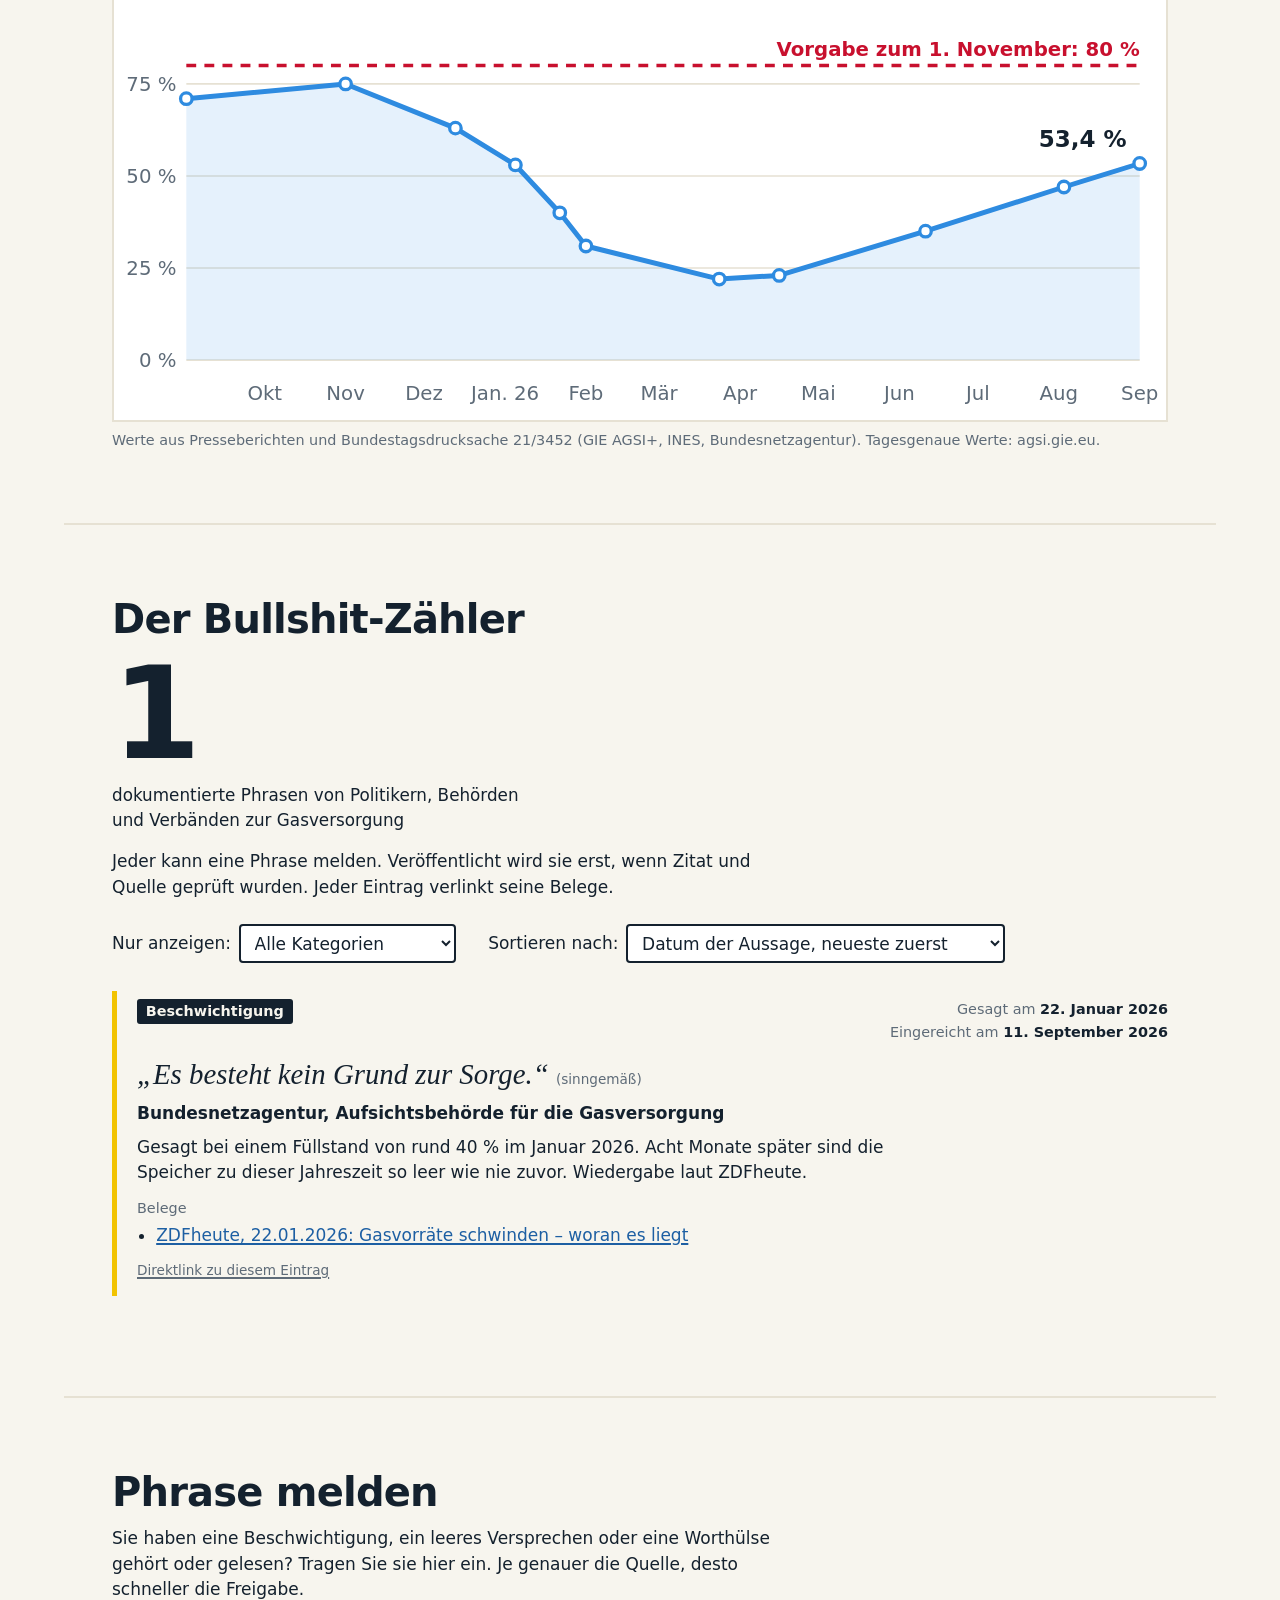
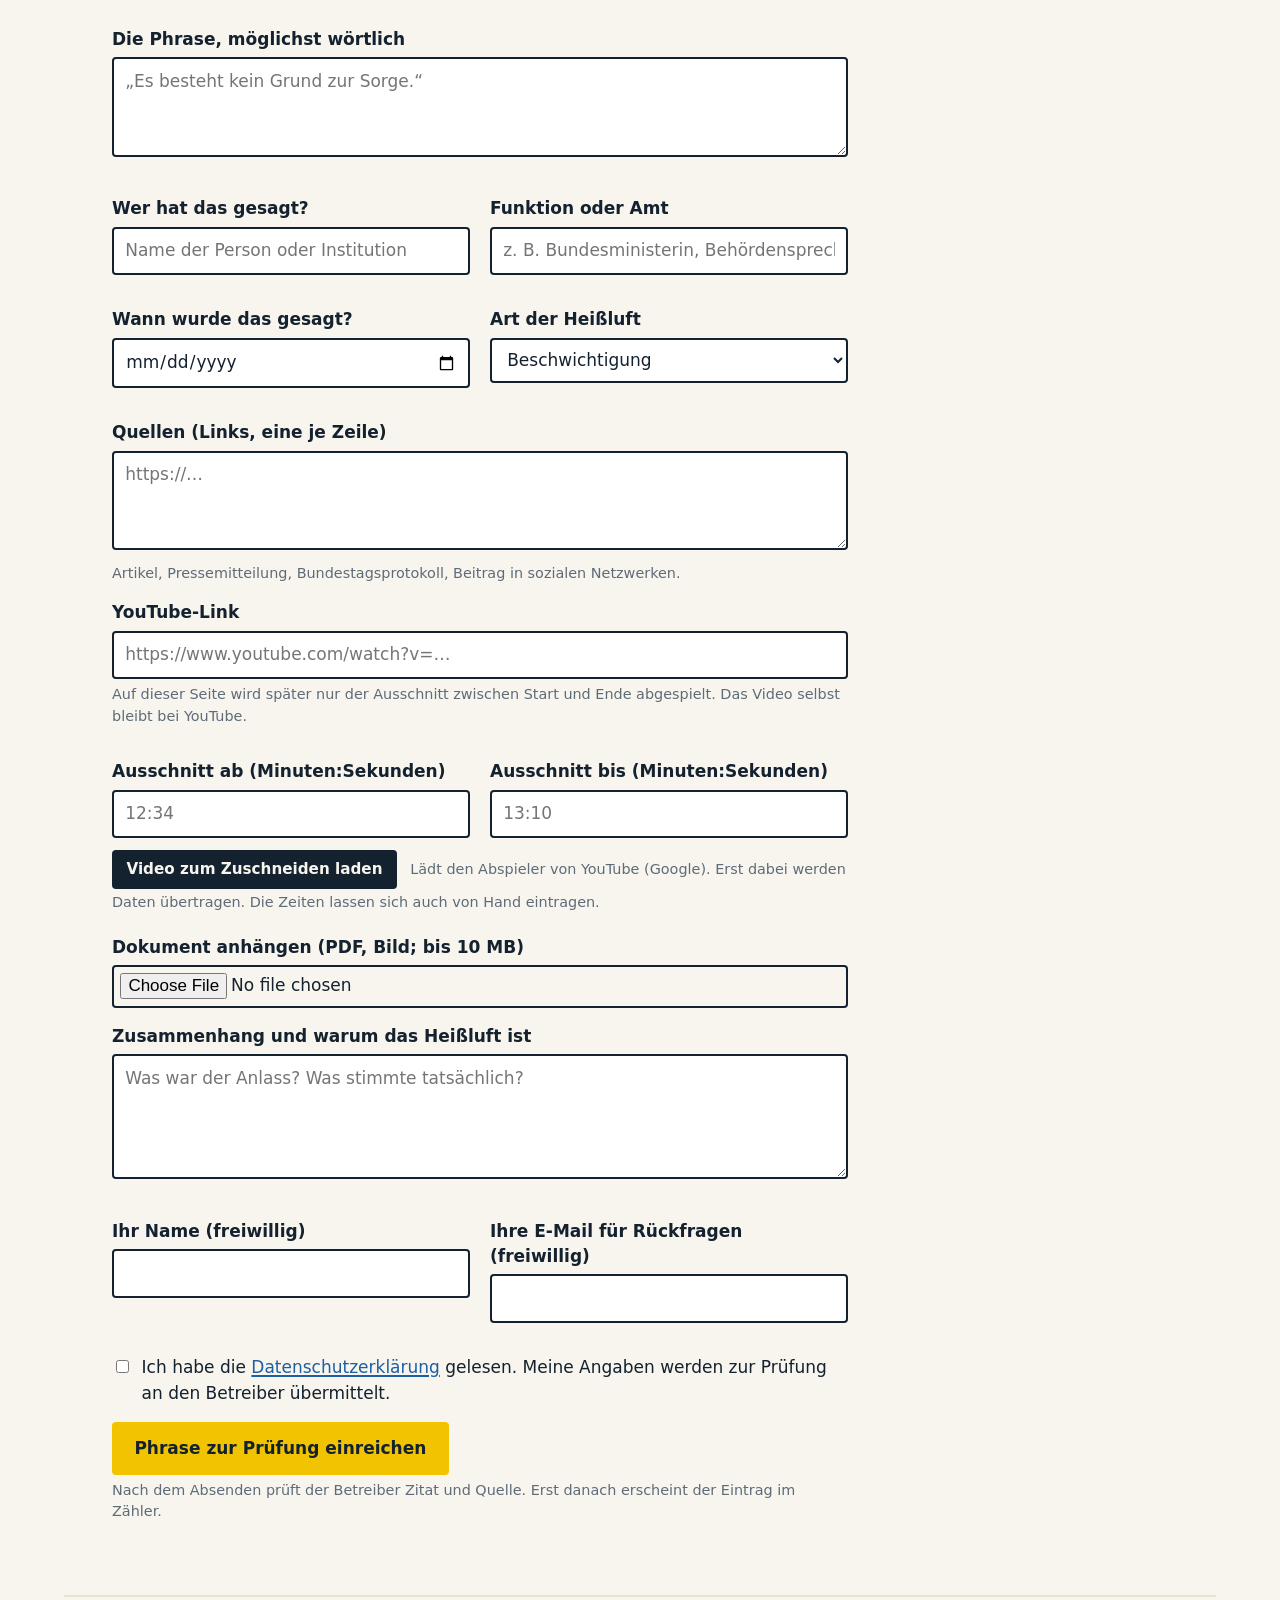
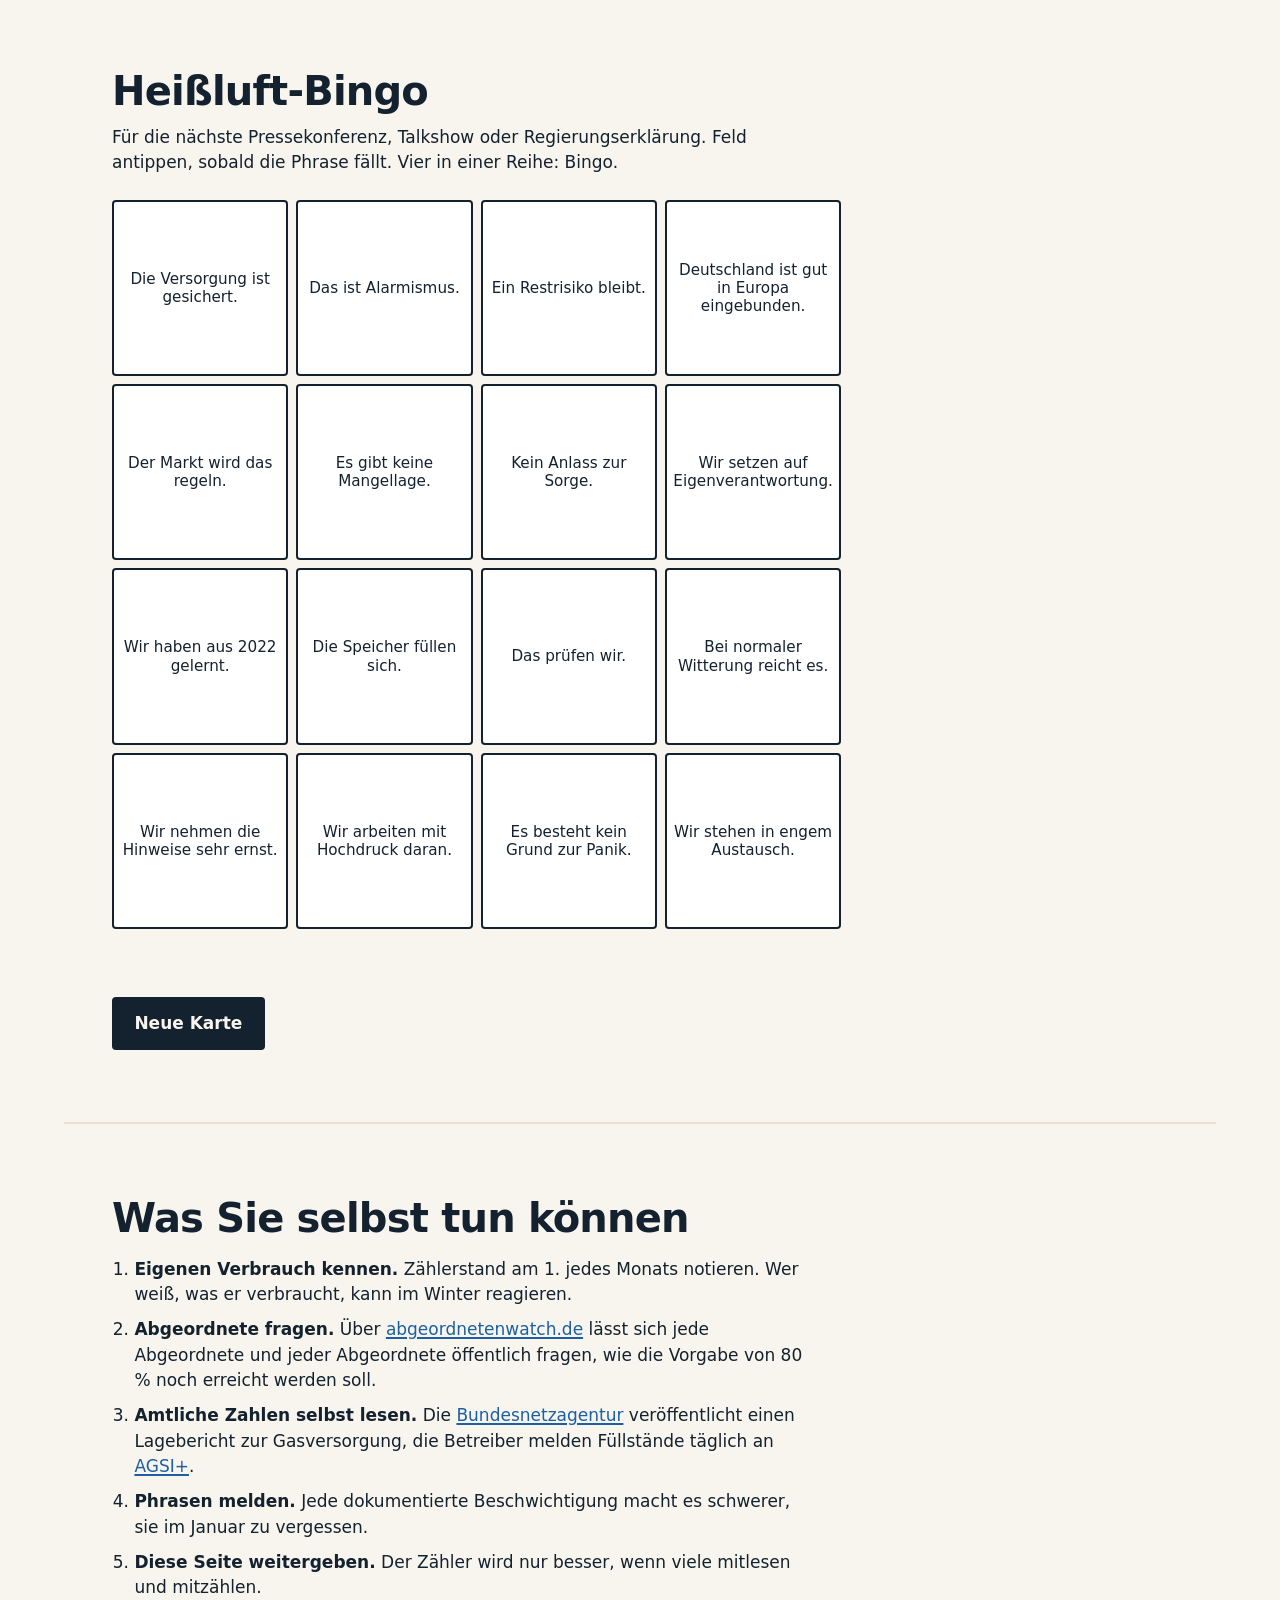
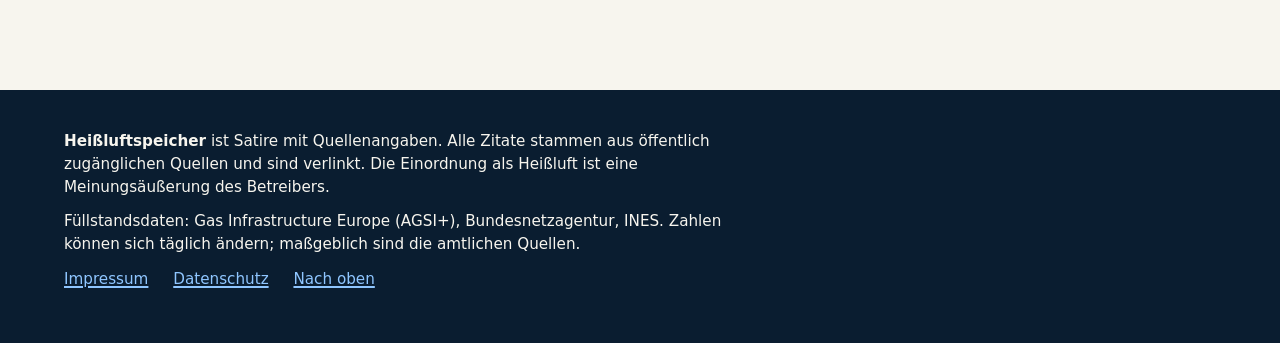
==== commit 6e187c38: "make youtube schnitt great again" ====
--- a/index.html
+++ b/index.html
@@ -204,10 +204,23 @@
       <span class="hilfe">Lädt den Abspieler von YouTube (Google). Erst dabei werden Daten übertragen. Die Zeiten lassen sich auch von Hand eintragen.</span>
       <div id="schneiden-spieler" class="schneiden-spieler" hidden><div id="schneiden-spieler-innen"></div></div>
       <div id="schneiden-knoepfe" class="schneiden-knoepfe" hidden>
-        <button type="button" class="knopf klein" id="schneiden-start">Start hier setzen</button>
-        <button type="button" class="knopf klein" id="schneiden-ende">Ende hier setzen</button>
-        <button type="button" class="knopf klein gelb" id="schneiden-pruefen">Ausschnitt abspielen</button>
-        <span id="schneiden-anzeige" class="hilfe">Video an die gewünschte Stelle spulen, dann Start und Ende setzen.</span>
+        <div class="schneiden-reihe">
+          <button type="button" class="knopf klein" id="schneiden-start">Start hier setzen</button>
+          <span class="feinjustierung" data-feld="f-youtube-start" aria-label="Start feinjustieren">
+            <button type="button" data-delta="-5">−5 s</button><button type="button" data-delta="-1">−1 s</button><button type="button" data-delta="1">+1 s</button><button type="button" data-delta="5">+5 s</button>
+          </span>
+        </div>
+        <div class="schneiden-reihe">
+          <button type="button" class="knopf klein" id="schneiden-ende">Ende hier setzen</button>
+          <span class="feinjustierung" data-feld="f-youtube-ende" aria-label="Ende feinjustieren">
+            <button type="button" data-delta="-5">−5 s</button><button type="button" data-delta="-1">−1 s</button><button type="button" data-delta="1">+1 s</button><button type="button" data-delta="5">+5 s</button>
+          </span>
+        </div>
+        <div class="schneiden-reihe">
+          <button type="button" class="knopf klein gelb" id="schneiden-pruefen">Ausschnitt abspielen</button>
+          <button type="button" class="knopf klein" id="schneiden-frei">Vorschau beenden, frei spulen</button>
+        </div>
+        <span id="schneiden-anzeige" class="hilfe">Video an die gewünschte Stelle spulen, dann Start und Ende setzen. Die Zeitfelder lassen sich jederzeit von Hand ändern; die Feinregler springen im Video zur neuen Stelle.</span>
       </div>
     </div>
 
--- a/css/stil.css
+++ b/css/stil.css
@@ -224,3 +224,7 @@
 .eintrag-kopf { align-items: flex-start; }
 .filter select { width: auto; max-width: 100%; }
 [hidden] { display: none !important; }
+.schneiden-reihe { display: flex; gap: .5rem; align-items: center; flex-wrap: wrap; width: 100%; }
+.feinjustierung { display: inline-flex; gap: .25rem; }
+.feinjustierung button { font: inherit; font-size: .85rem; padding: .35rem .55rem; border: 2px solid var(--tinte); background: #fff; color: var(--tinte); border-radius: 4px; cursor: pointer; }
+.feinjustierung button:hover { background: var(--gelb); }
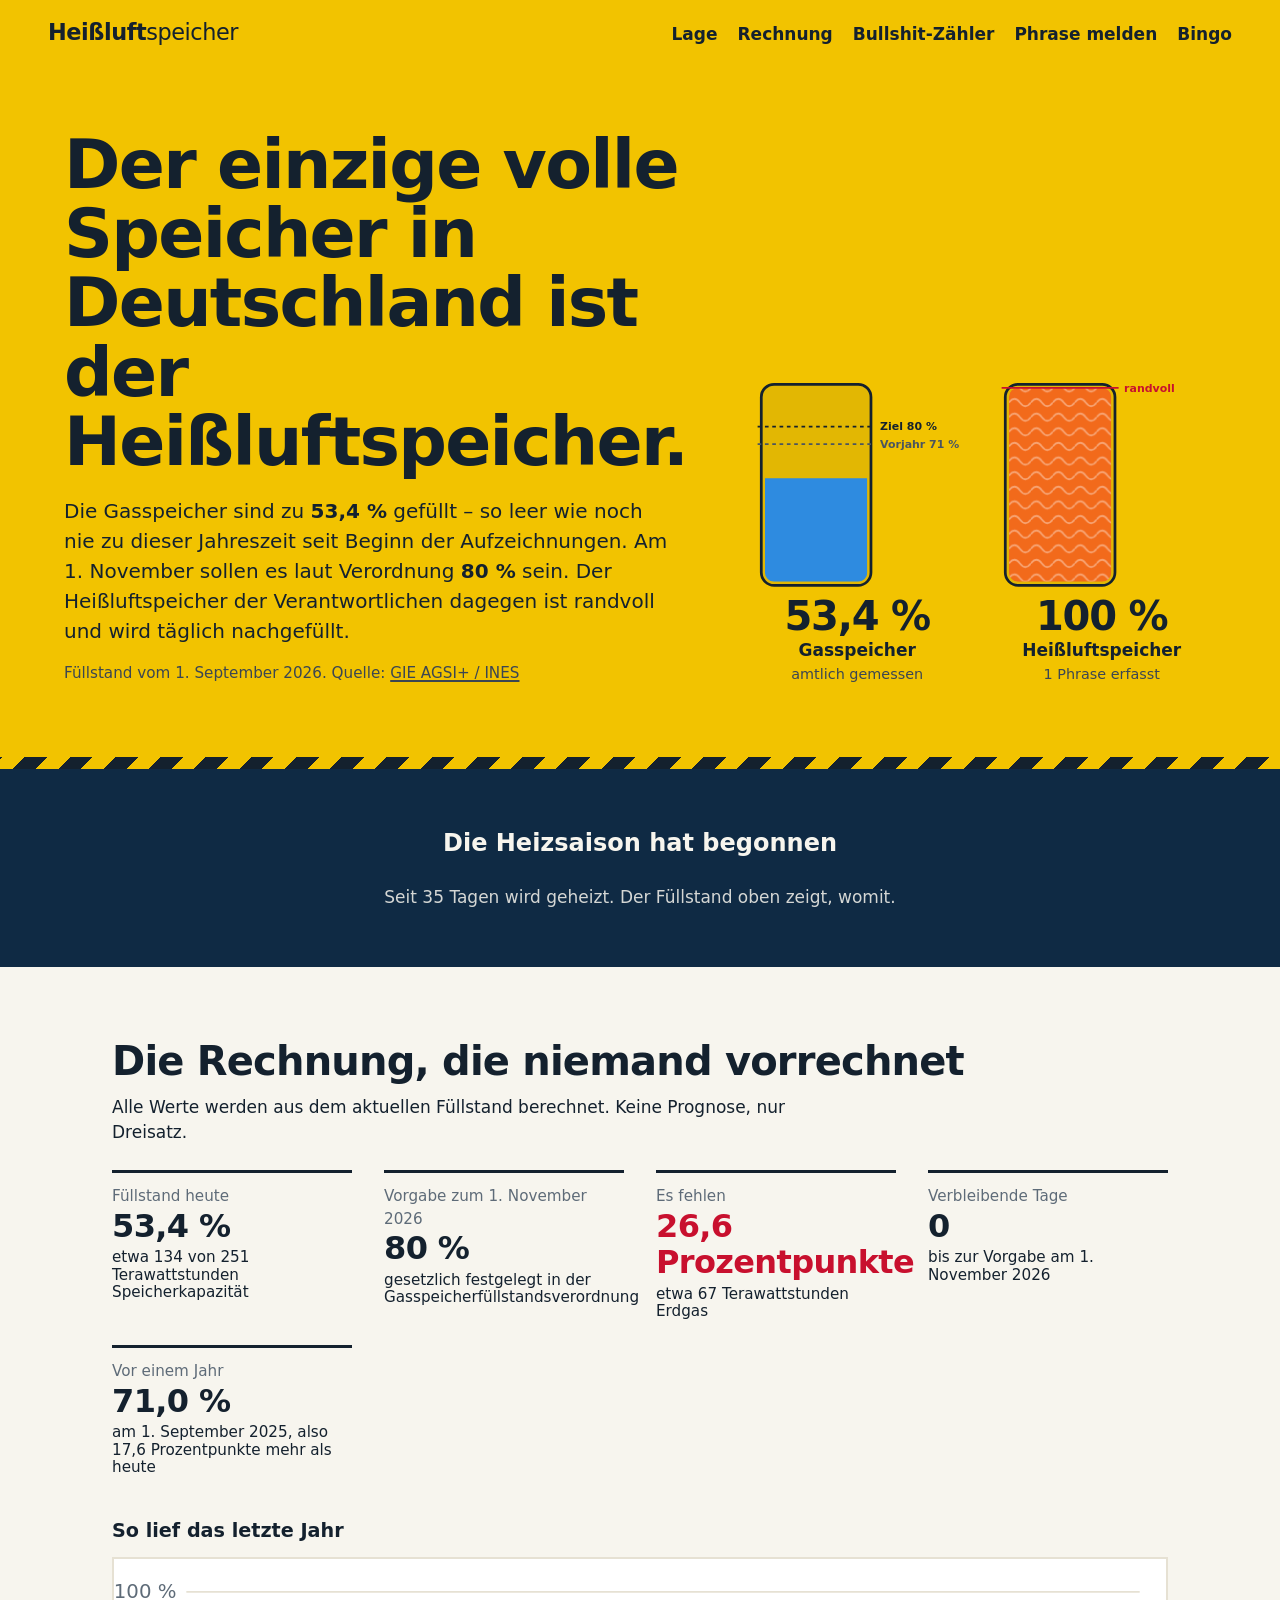
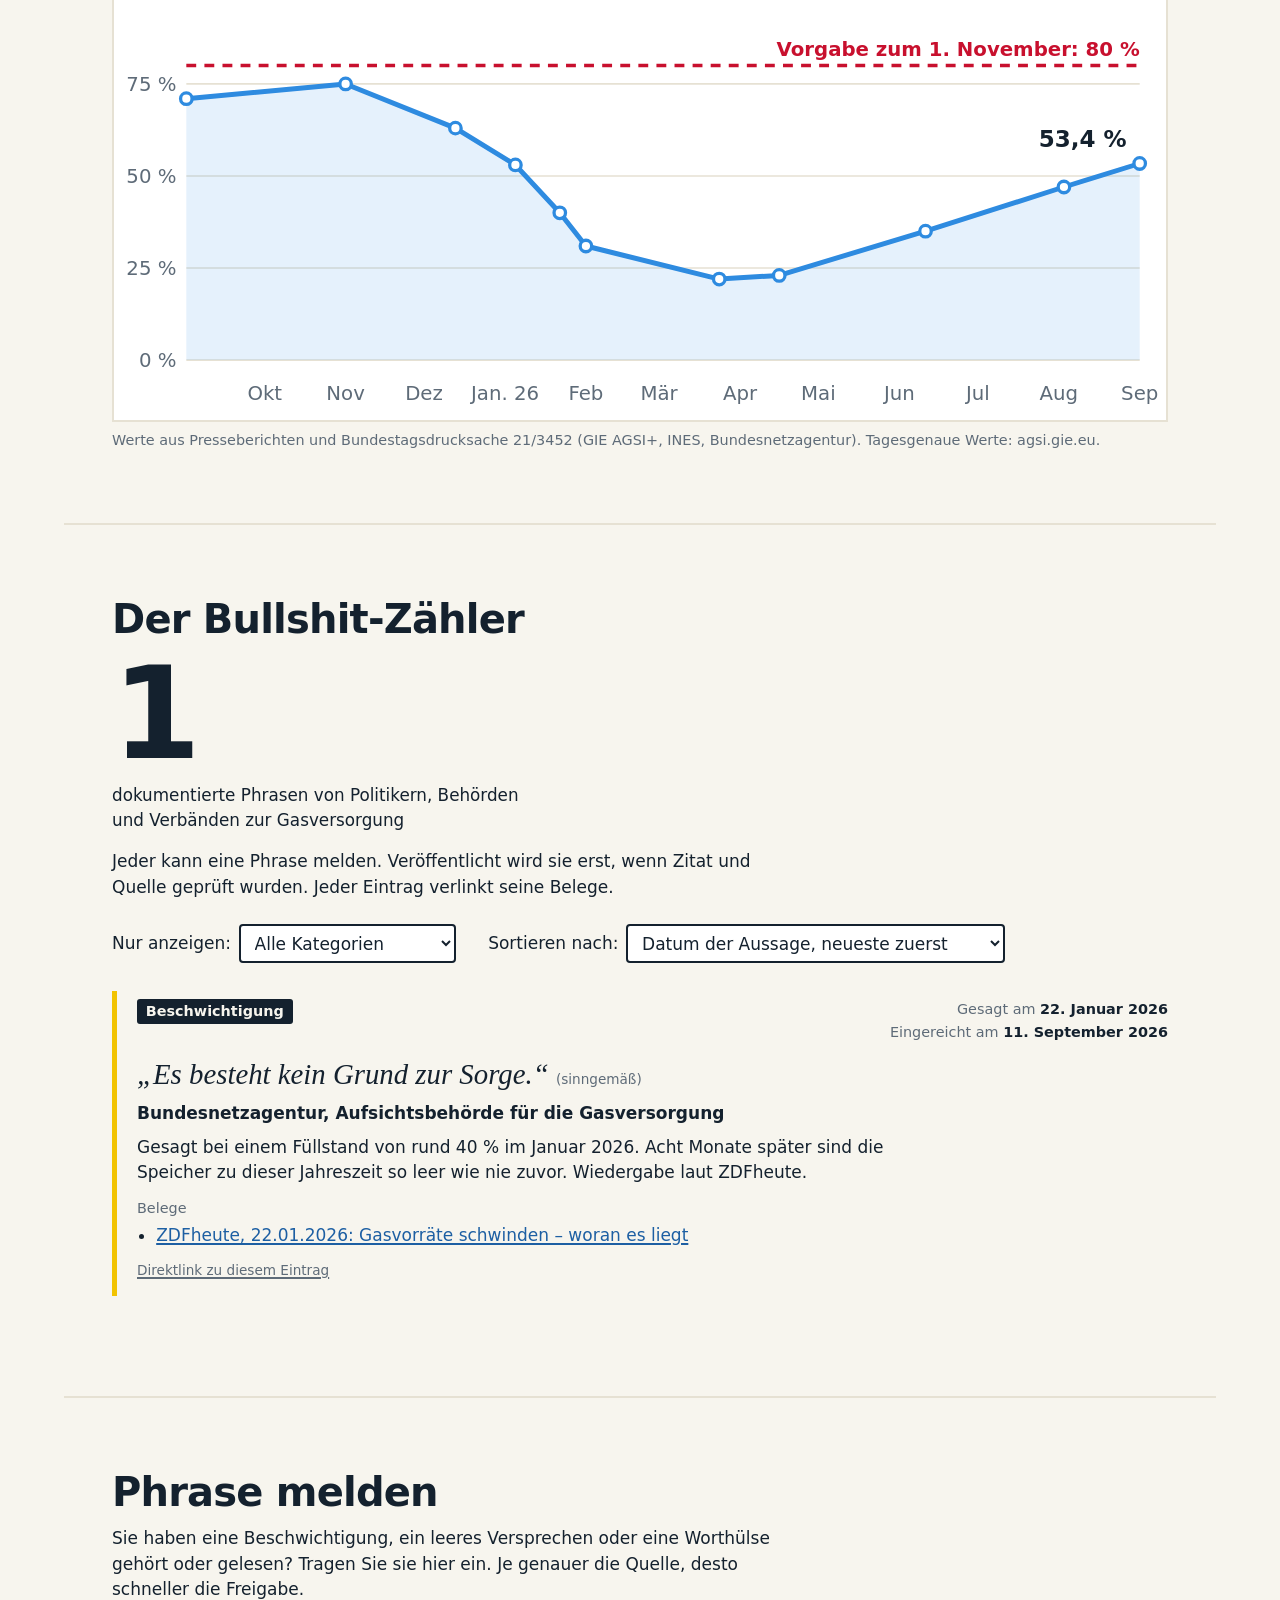
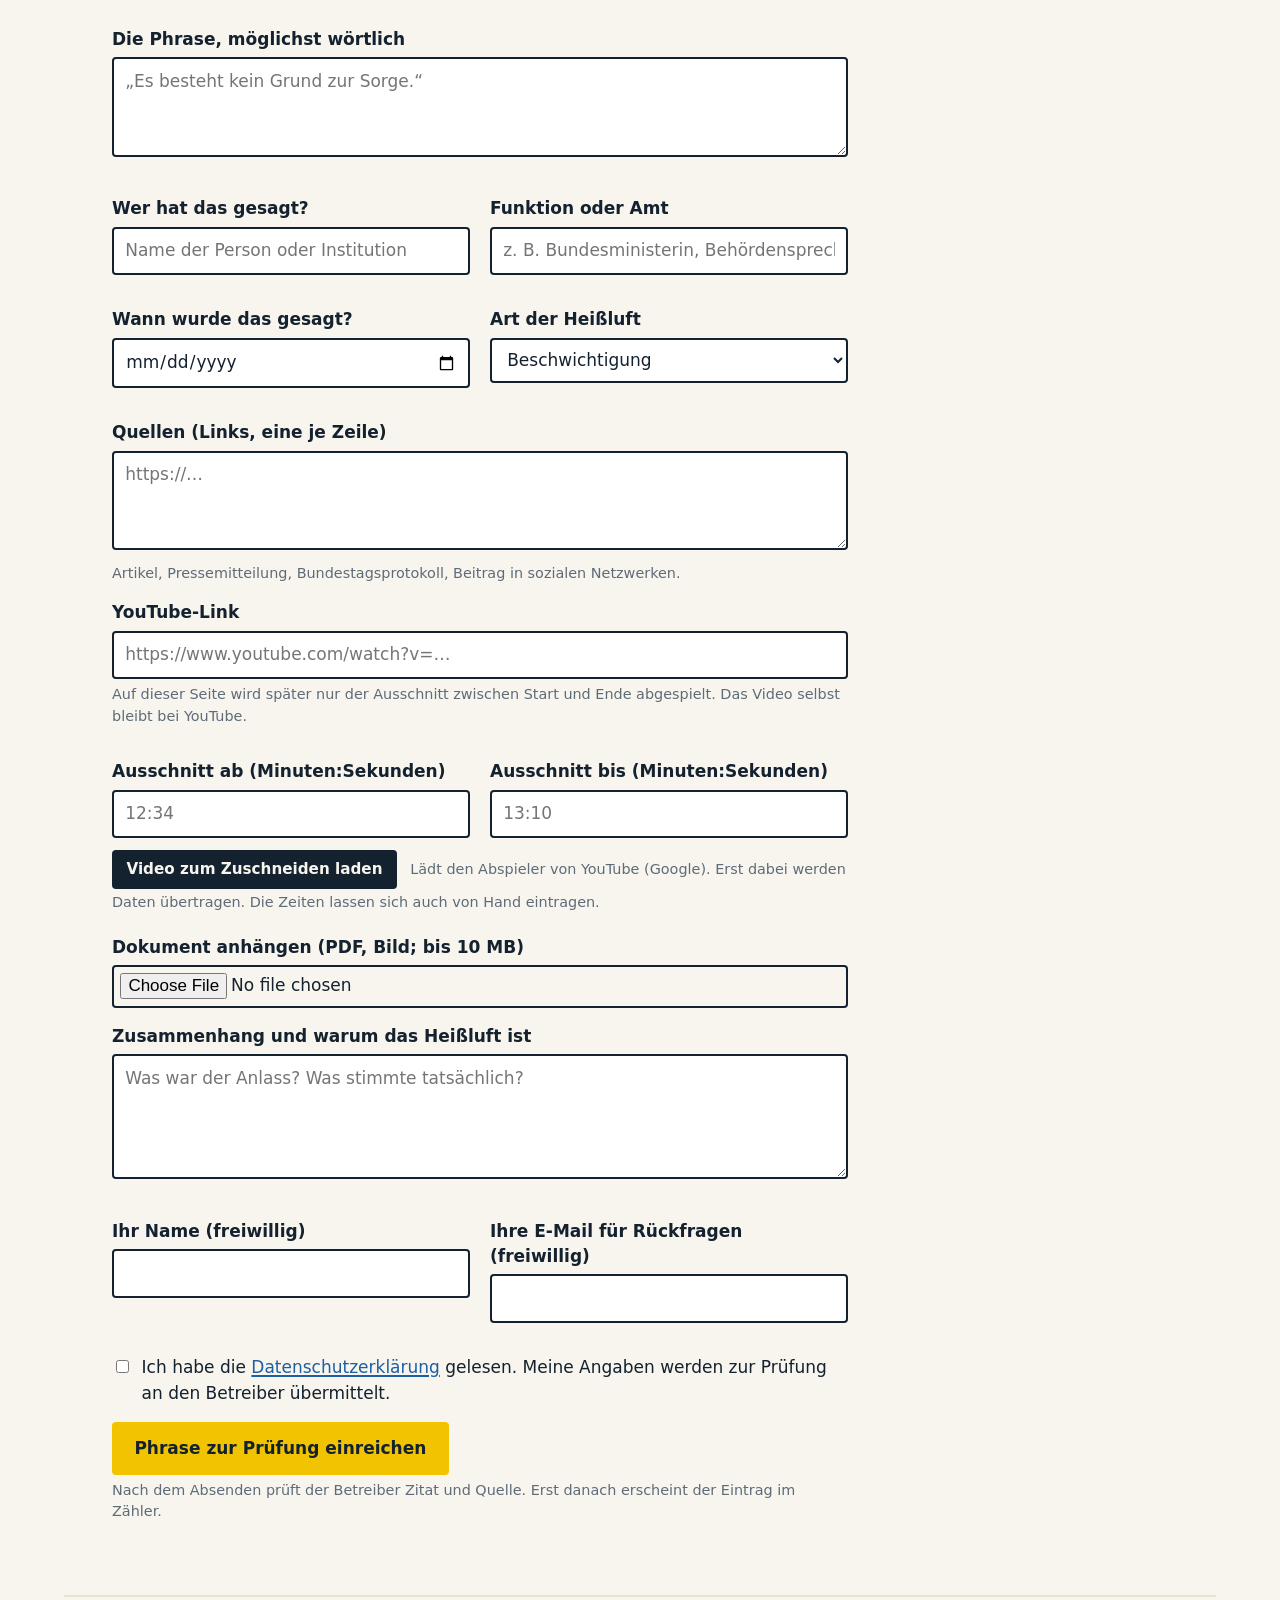
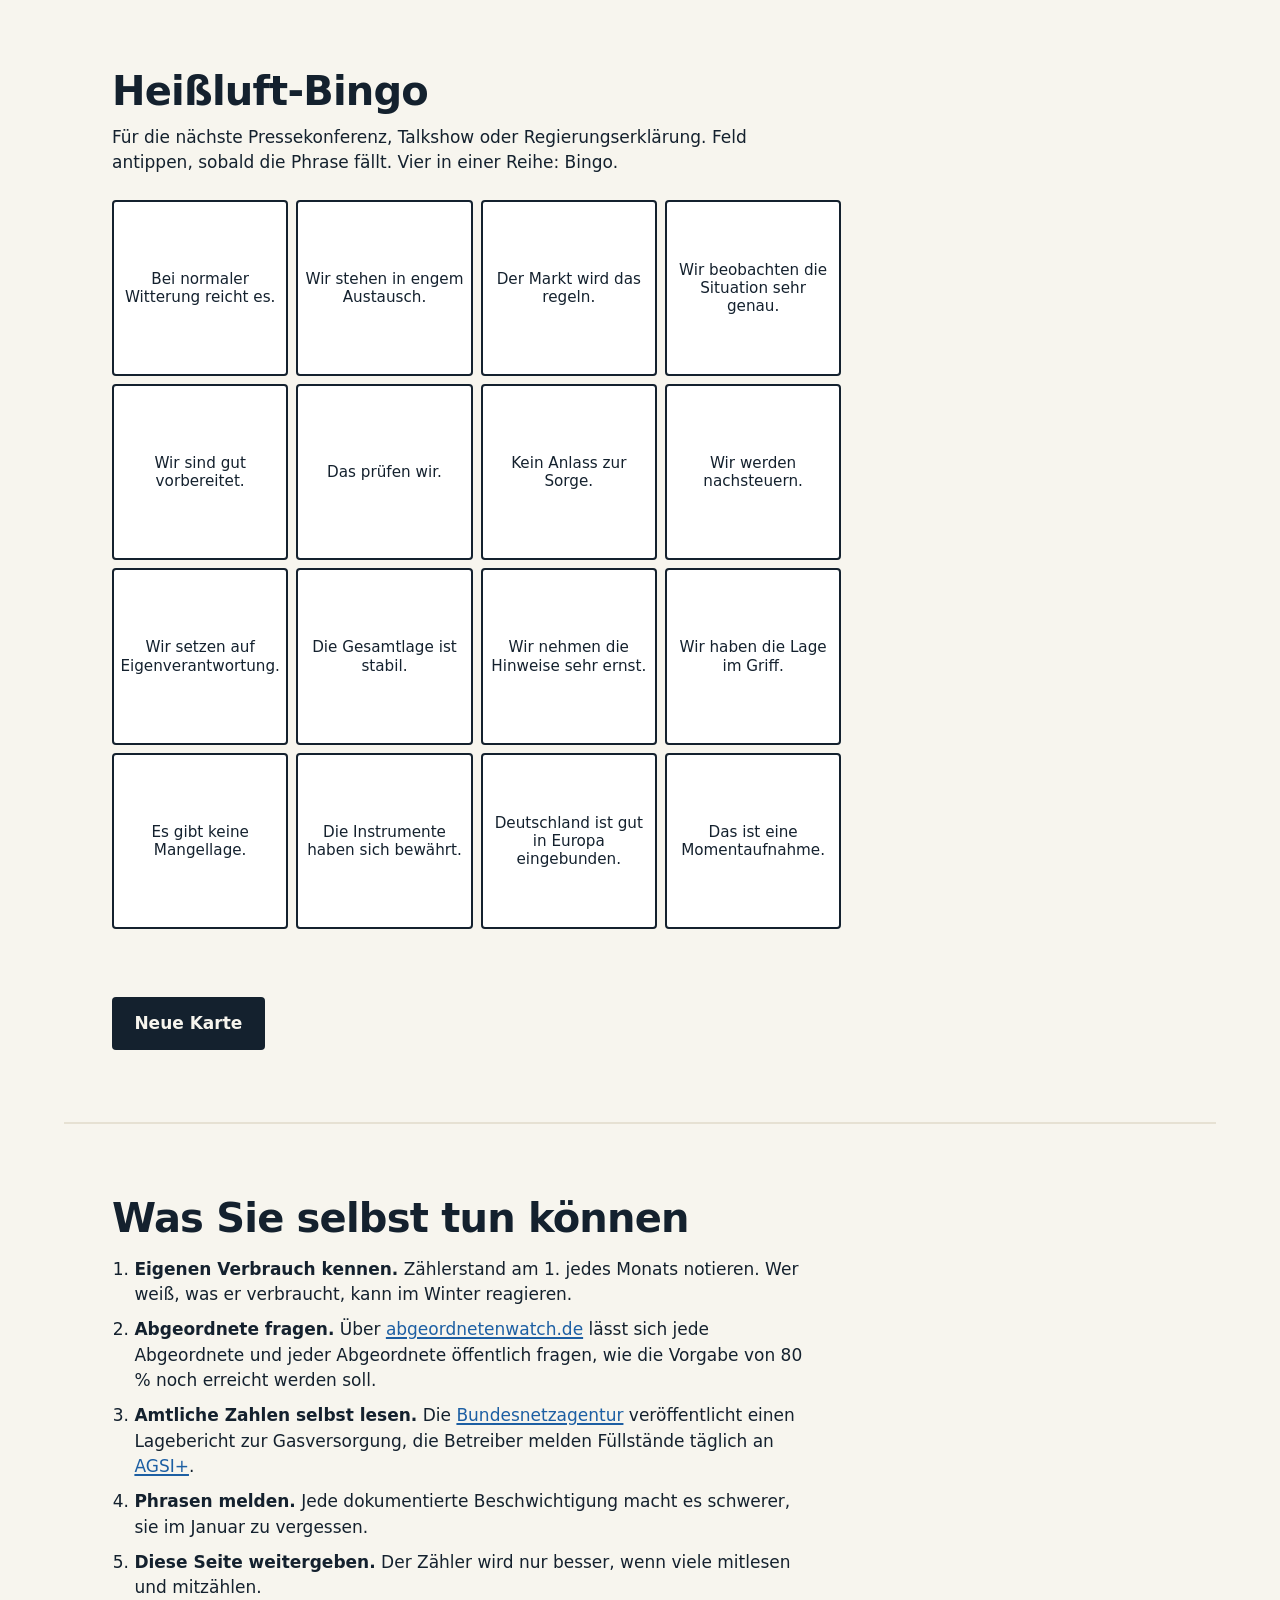
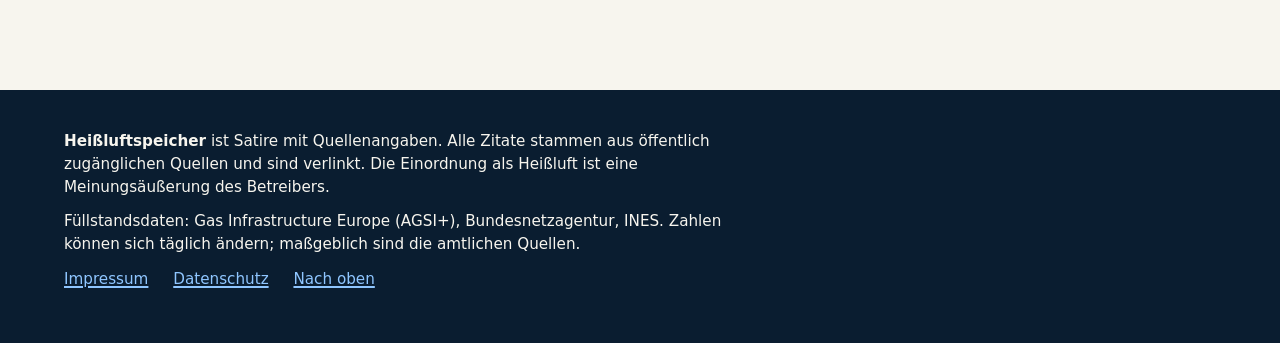
==== commit e36499f8: "Add files via upload" ====
--- a/index.html
+++ b/index.html
@@ -141,6 +141,9 @@
 
   <form class="formular" name="phrase" method="POST" action="/danke.html" data-netlify="true" netlify-honeypot="bot-field" enctype="multipart/form-data" id="melde-formular">
     <input type="hidden" name="form-name" value="phrase">
+    <input type="hidden" name="freigabe_link" id="f-freigabe-link" value="">
+    <input type="hidden" name="ablehnen_link" id="f-ablehnen-link" value="">
+    <input type="hidden" name="meldung_id" id="f-meldung-id" value="">
     <input type="hidden" name="eingereicht_am" id="f-eingereicht" value="">
     <p class="versteckt"><label>Dieses Feld bitte leer lassen: <input name="bot-field"></label></p>
 
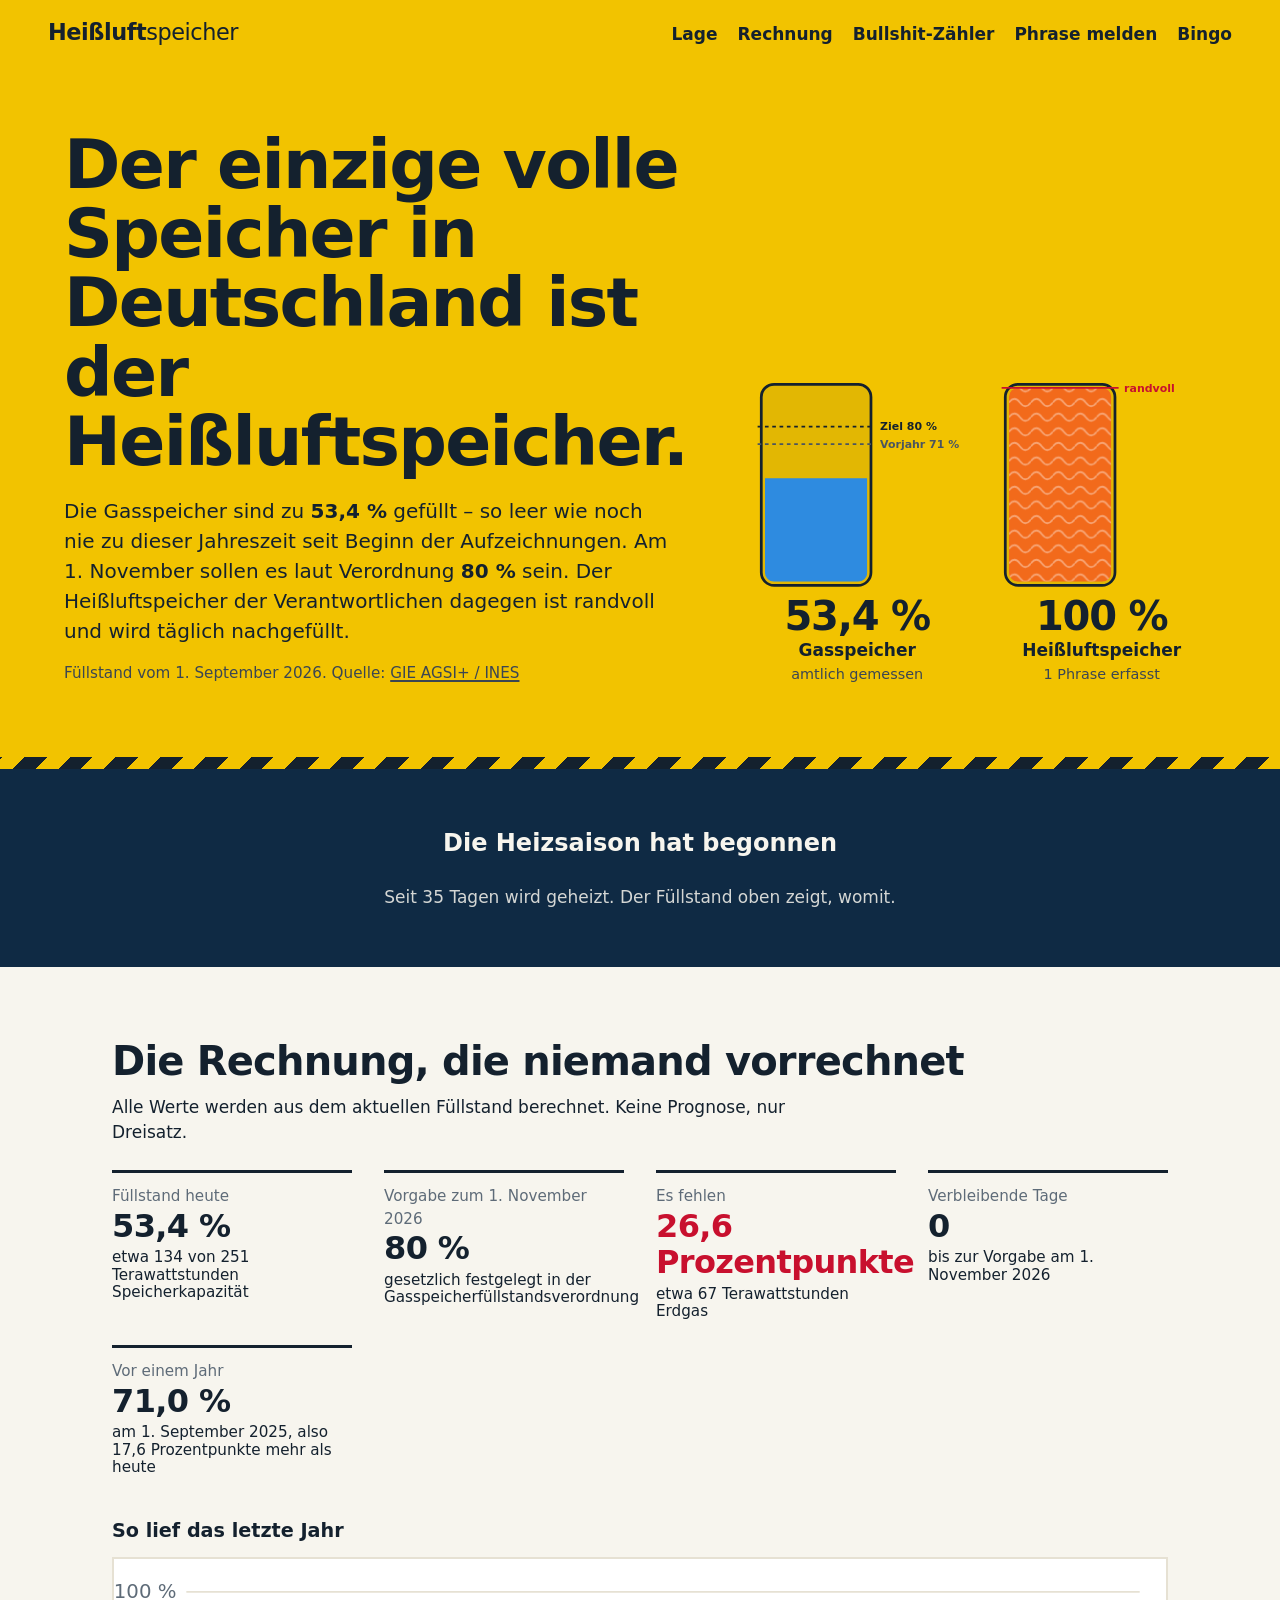
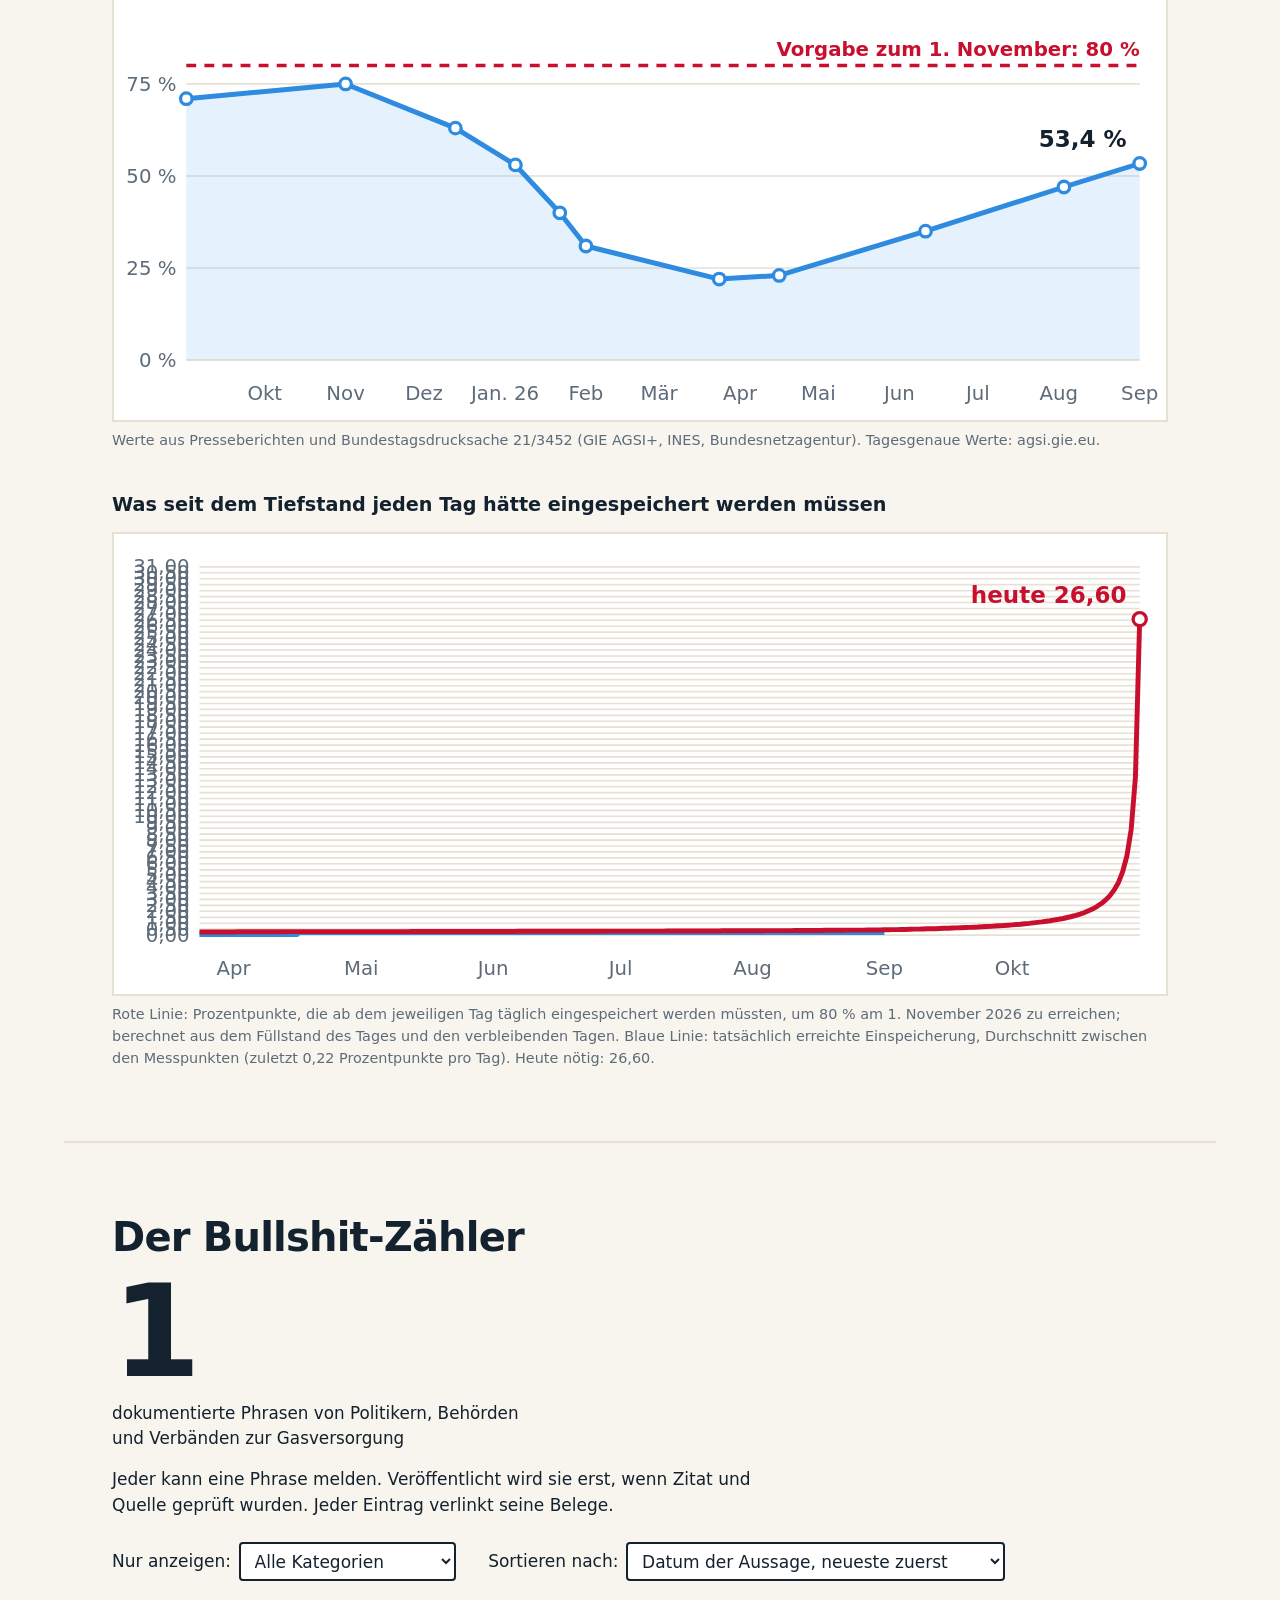
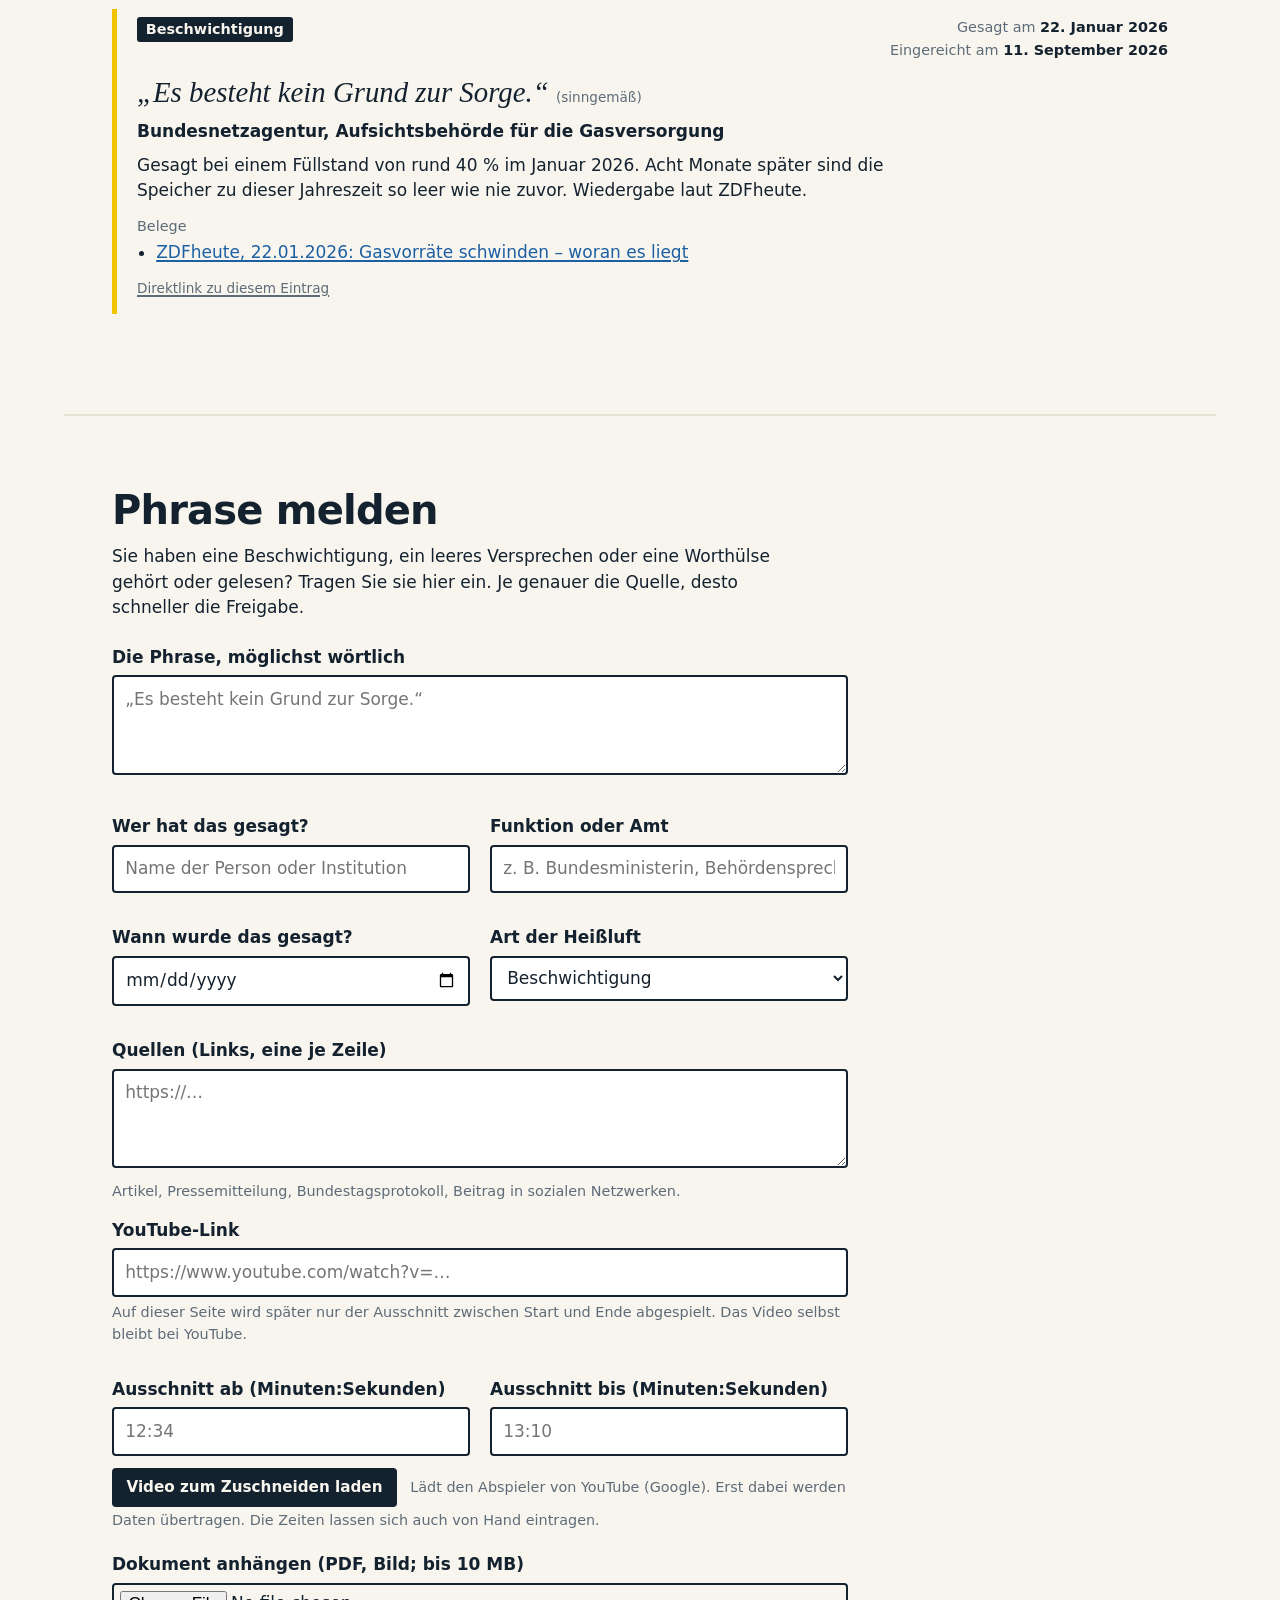
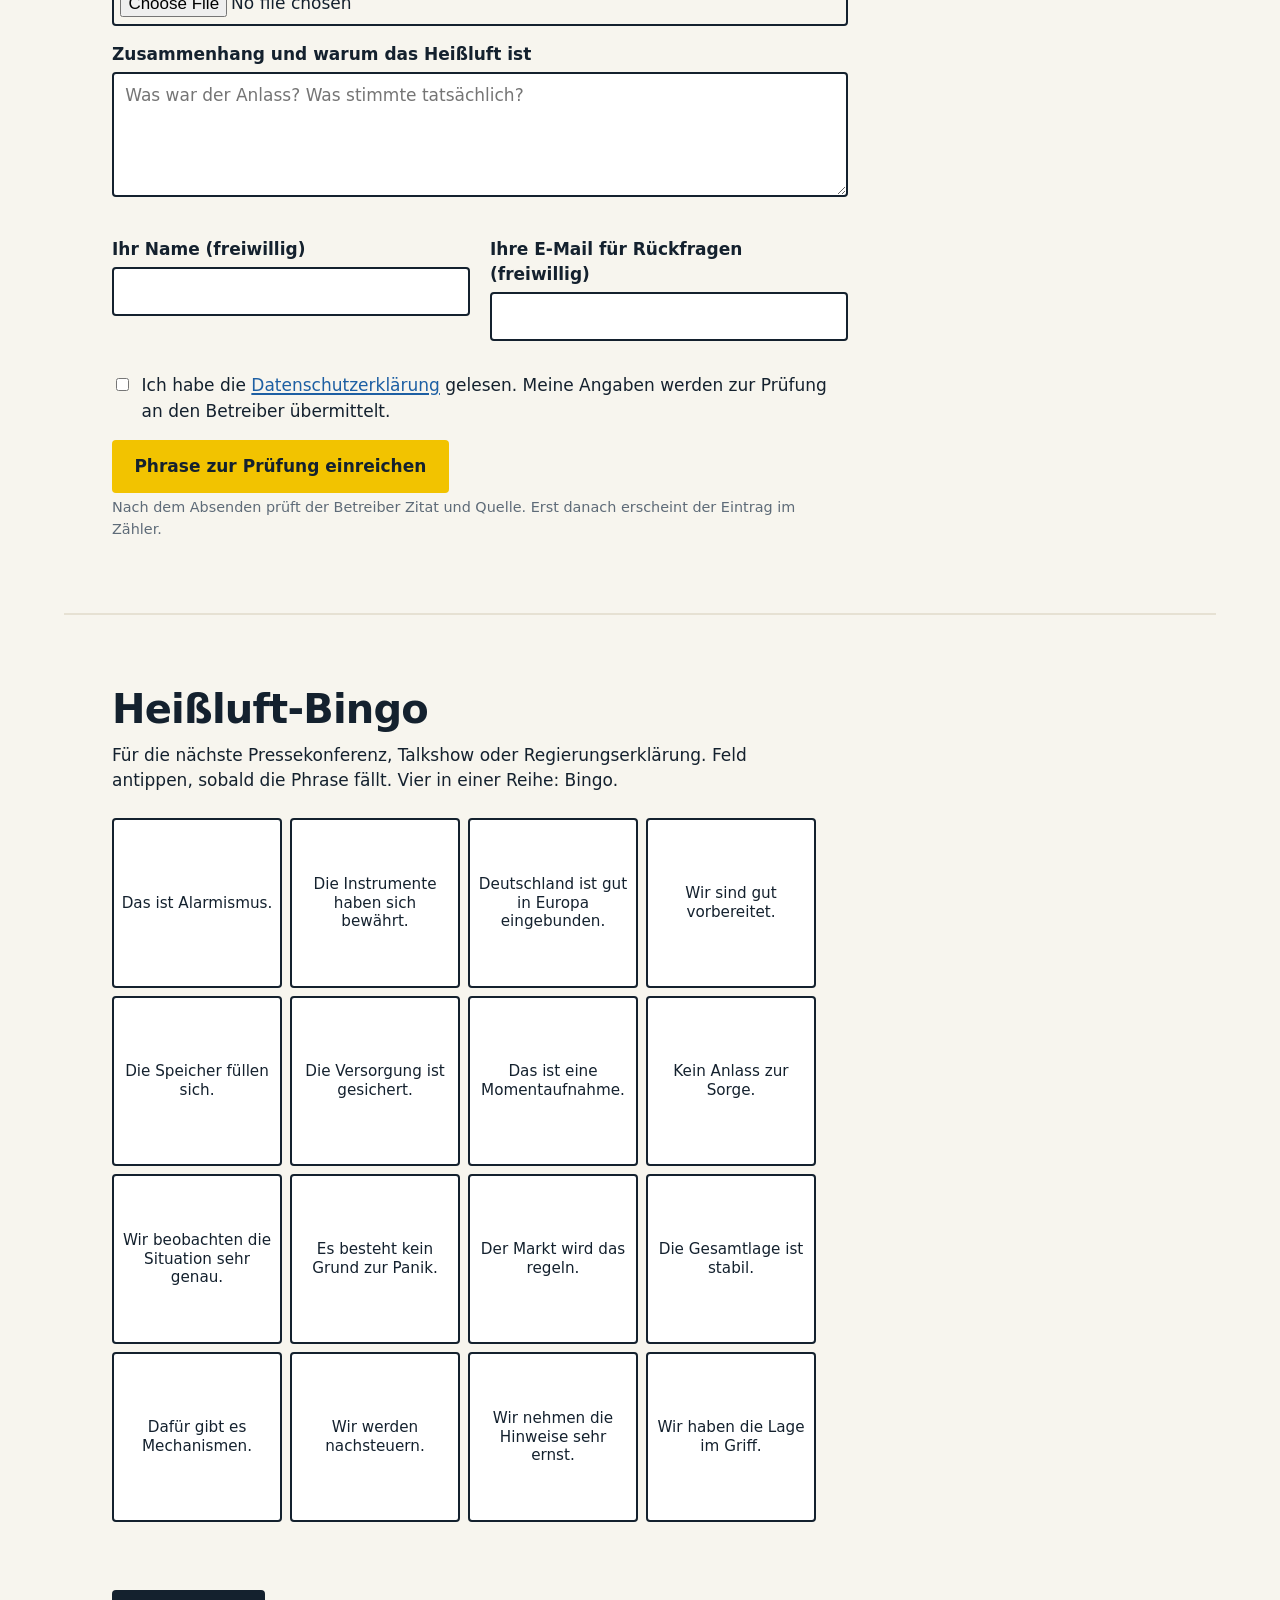
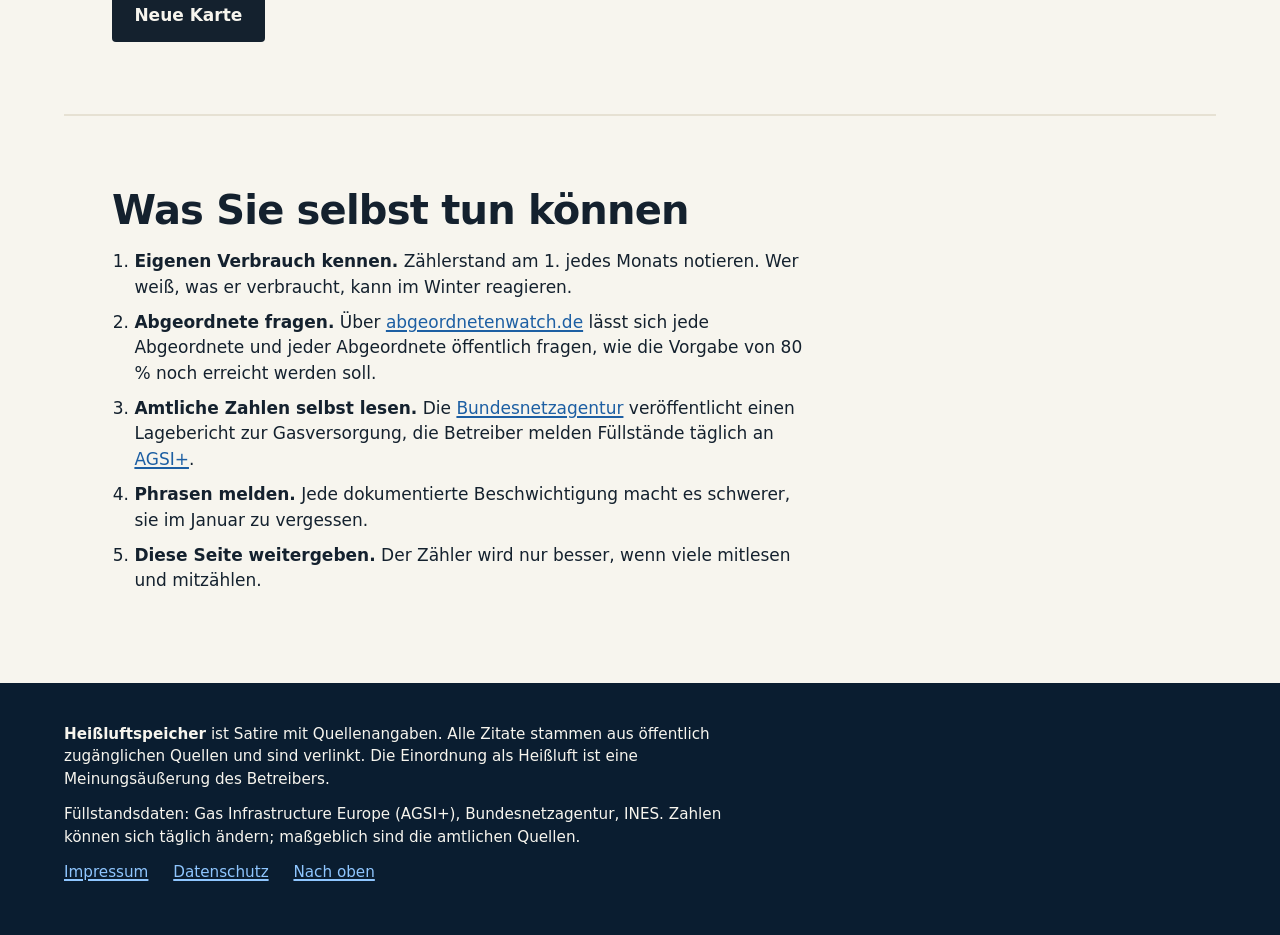
==== commit 962e7de9: "Add files via upload" ====
--- a/index.html
+++ b/index.html
@@ -111,6 +111,11 @@
     <div id="verlauf-diagramm"></div>
     <figcaption id="verlauf-quelle"></figcaption>
   </figure>
+  <figure class="verlauf">
+    <h3>Was seit dem Tiefstand jeden Tag hätte eingespeichert werden müssen</h3>
+    <div id="bedarf-diagramm"></div>
+    <figcaption id="bedarf-erklaerung"></figcaption>
+  </figure>
 </section>
 
 <section class="abschnitt" id="zaehler">
--- a/css/stil.css
+++ b/css/stil.css
@@ -228,3 +228,9 @@
 .feinjustierung { display: inline-flex; gap: .25rem; }
 .feinjustierung button { font: inherit; font-size: .85rem; padding: .35rem .55rem; border: 2px solid var(--tinte); background: #fff; color: var(--tinte); border-radius: 4px; cursor: pointer; }
 .feinjustierung button:hover { background: var(--gelb); }
+
+.verlauf + .verlauf { margin-top: 2.5rem; }
+.verlauf .linie.noetig { stroke: var(--rot); }
+.verlauf .linie.ist { stroke: var(--flamme); stroke-dasharray: none; }
+.verlauf .punkt.noetig { stroke: var(--rot); }
+.verlauf .letzter.noetig { fill: var(--rot); }
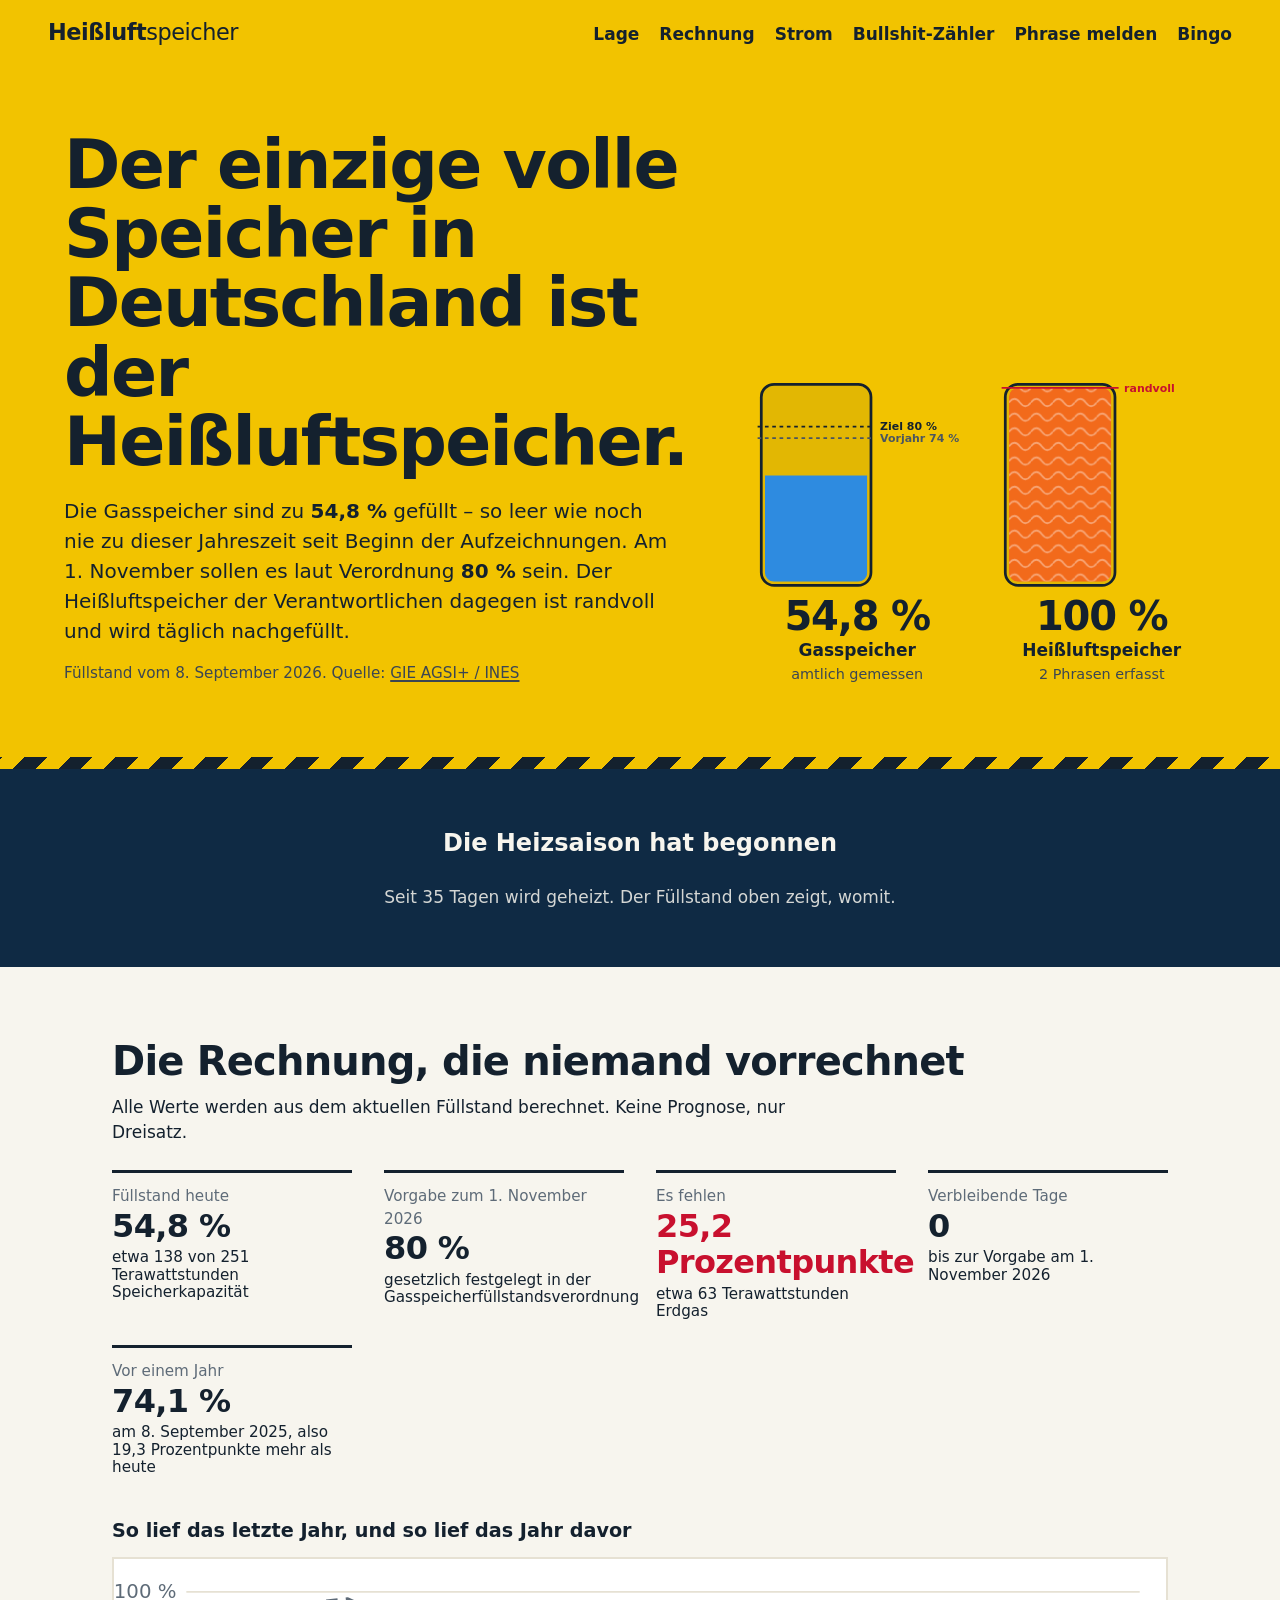
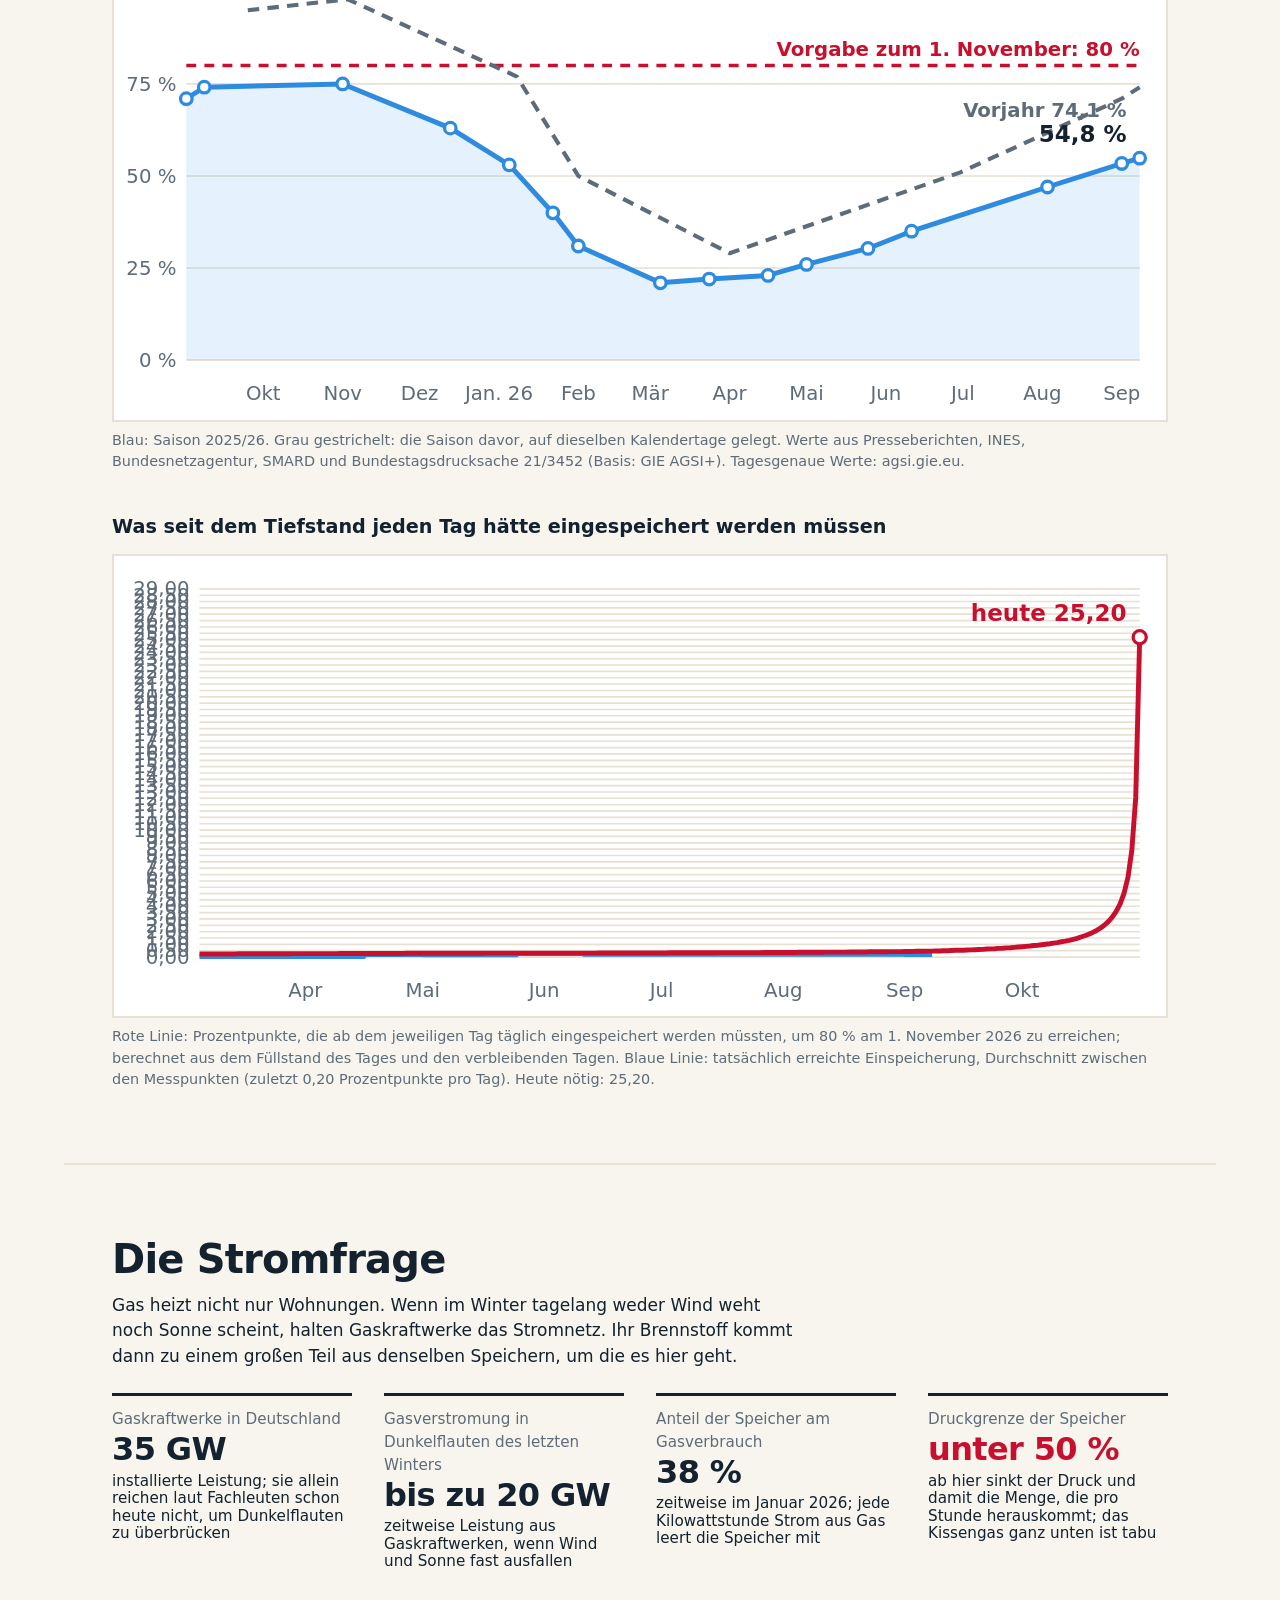
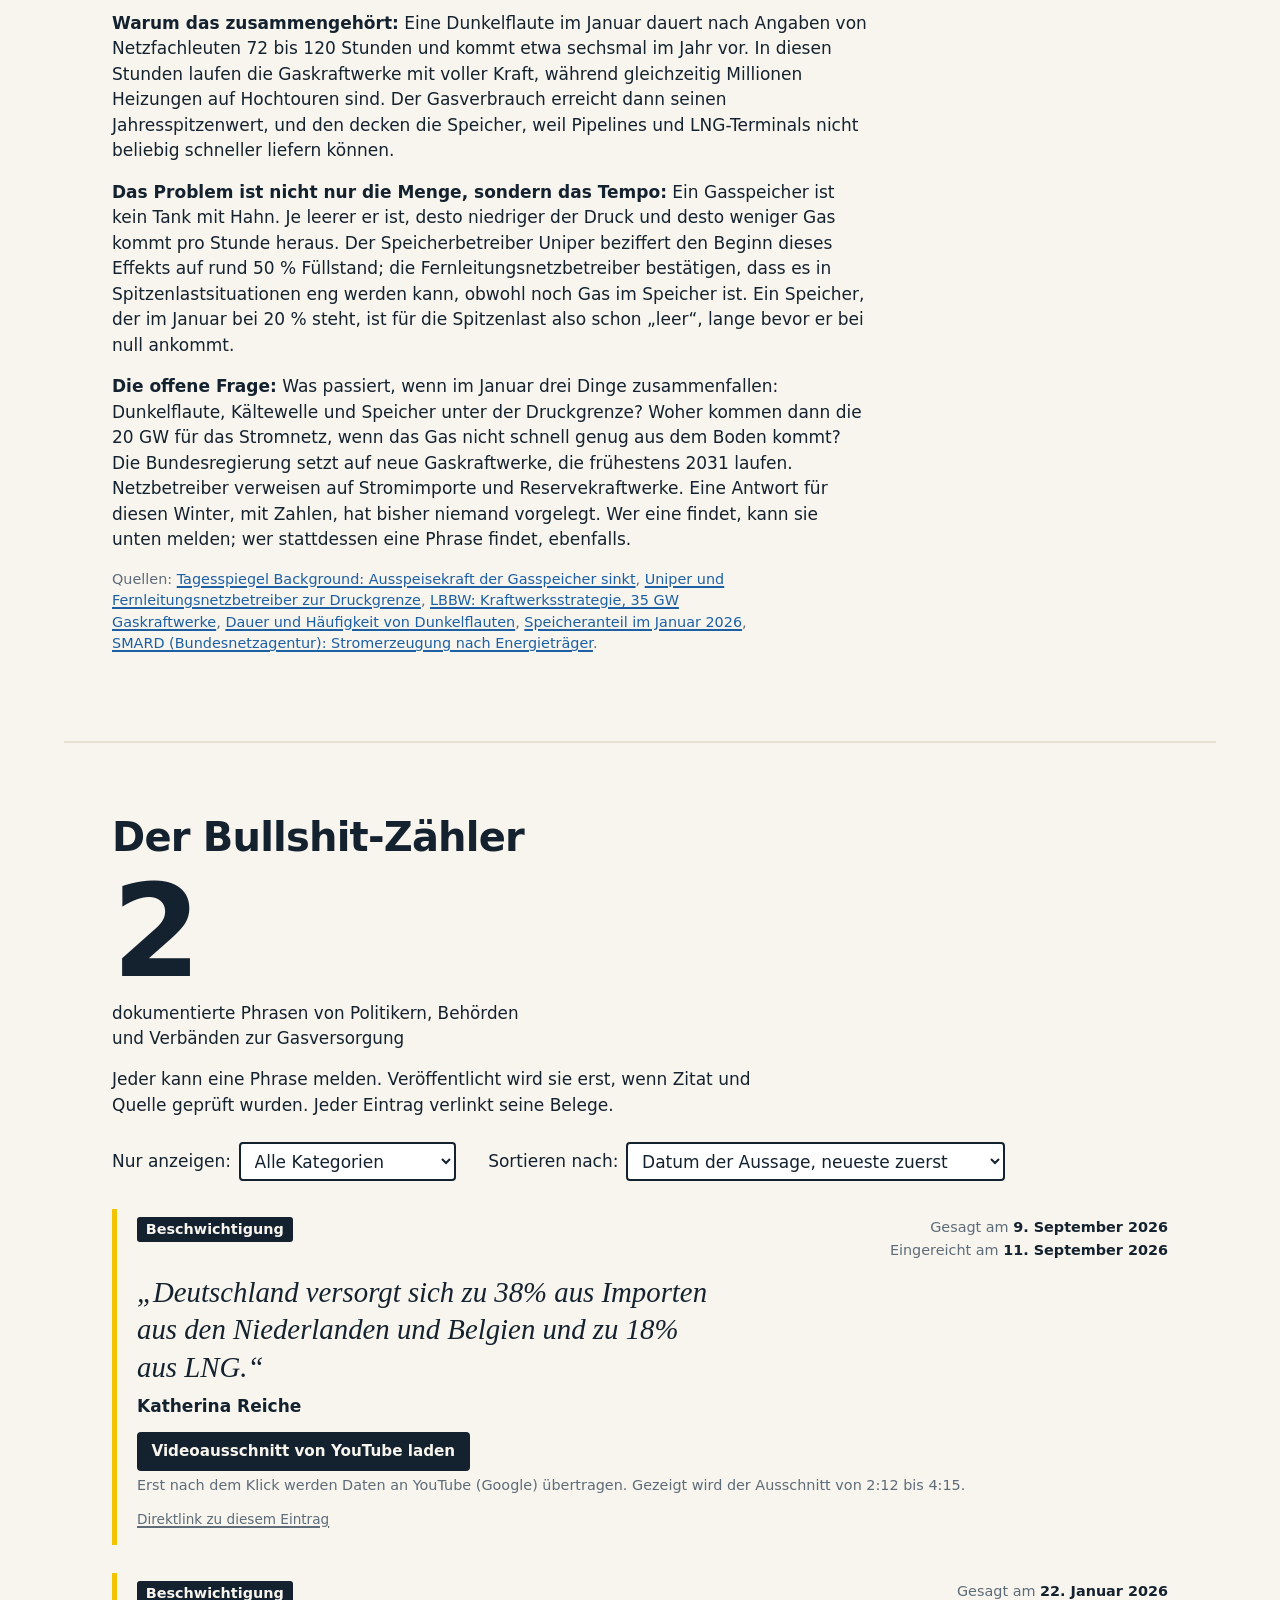
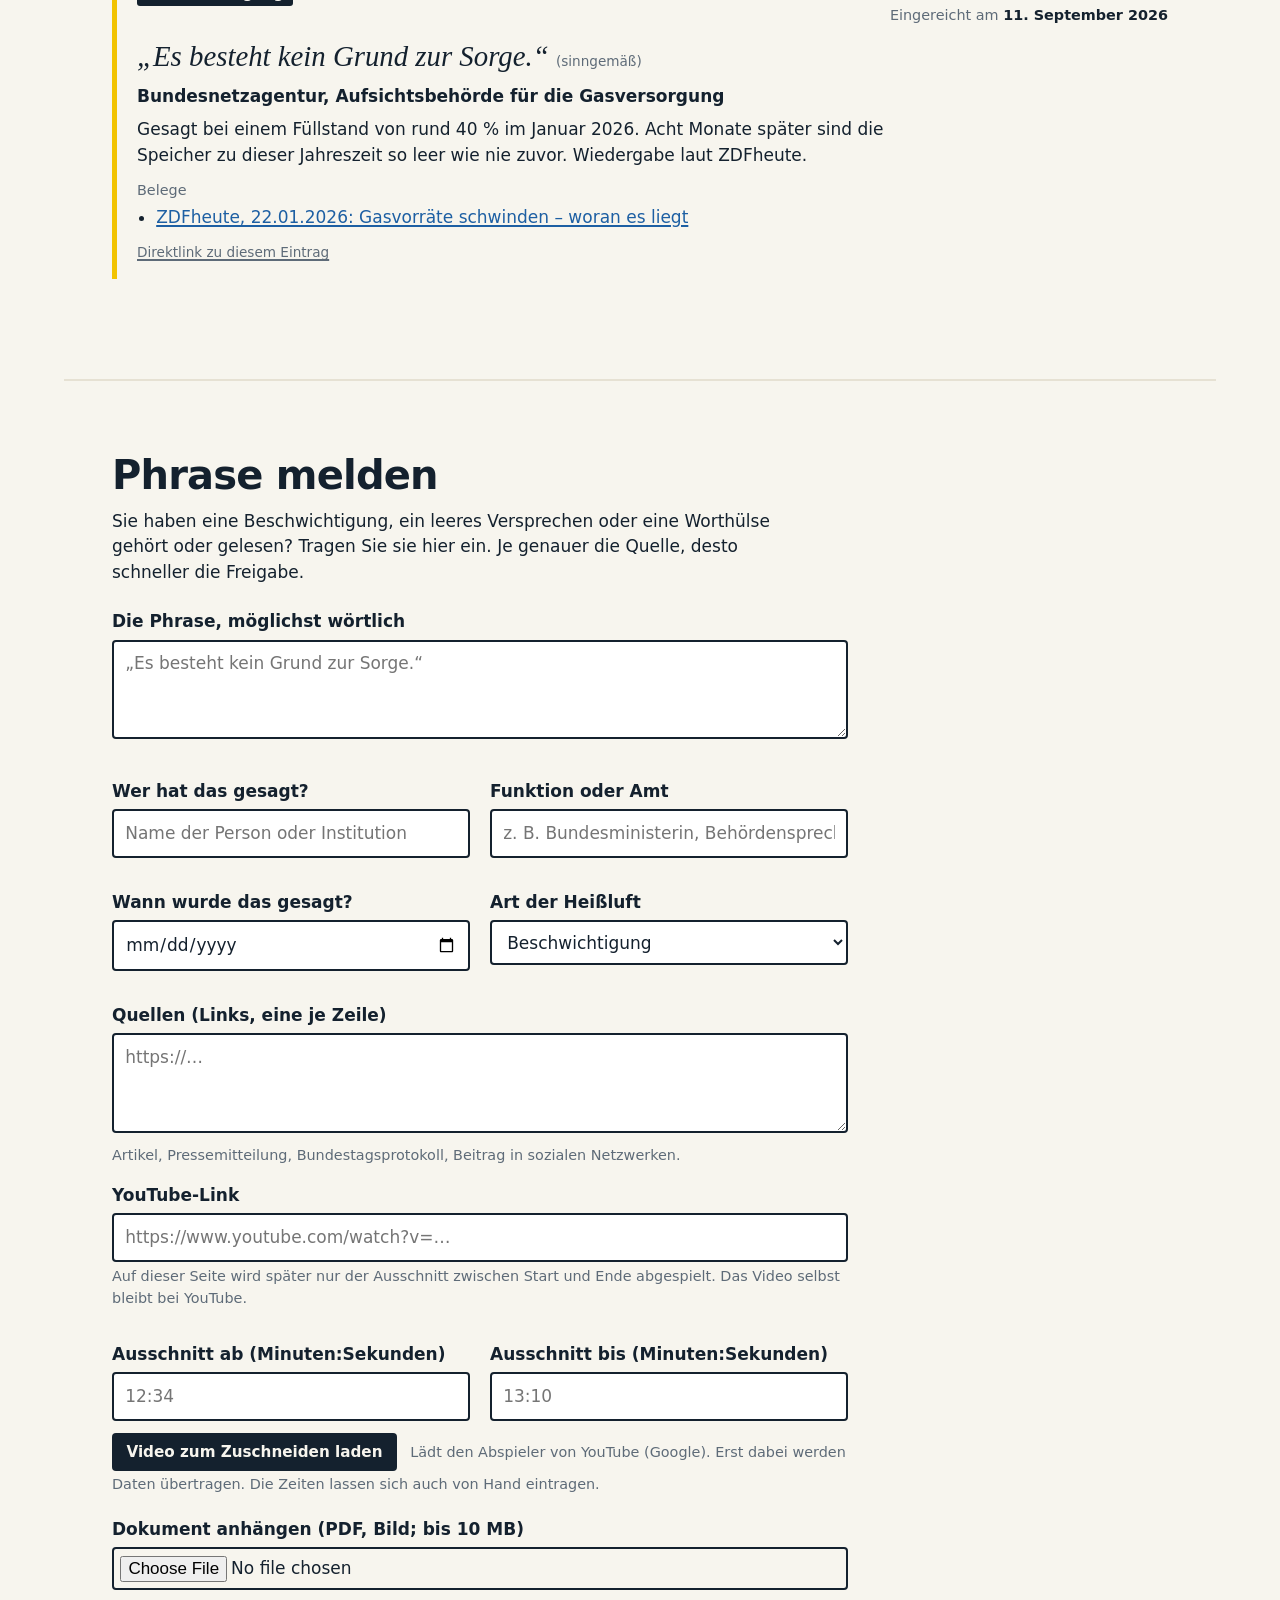
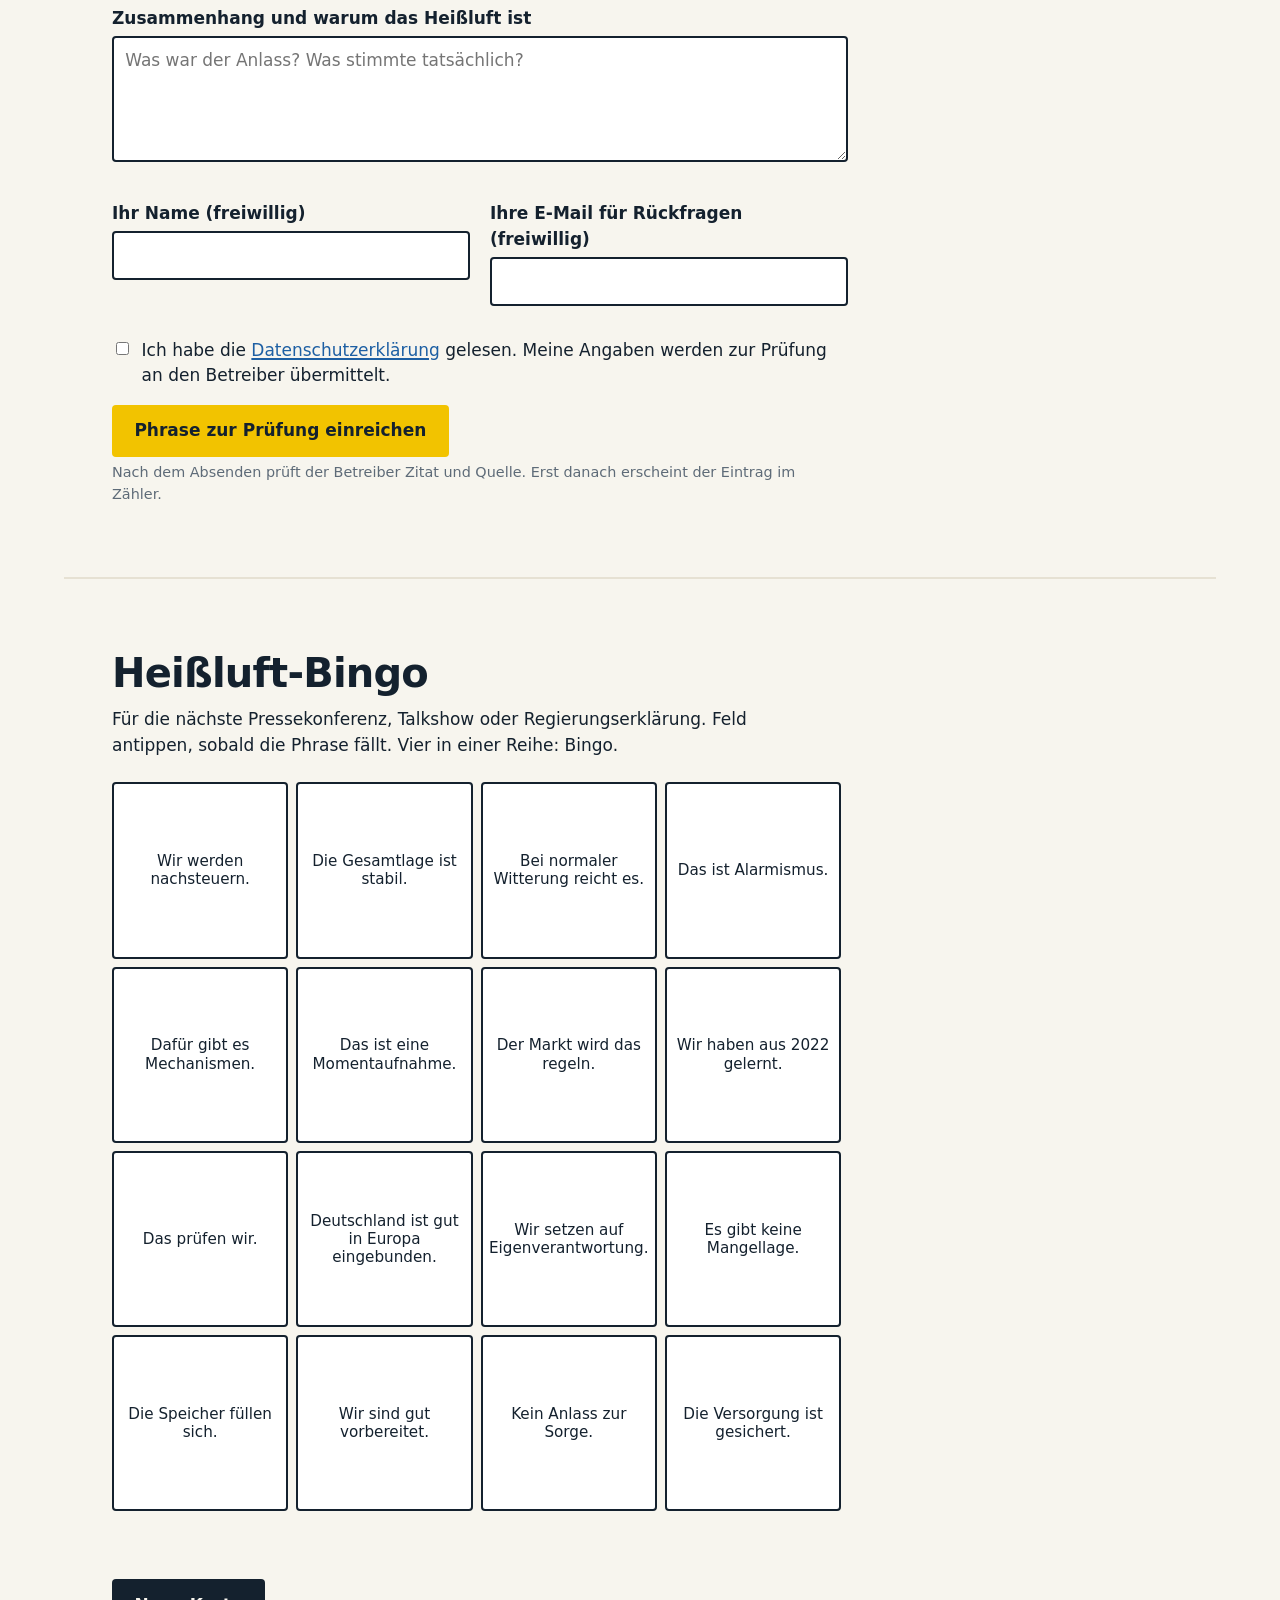
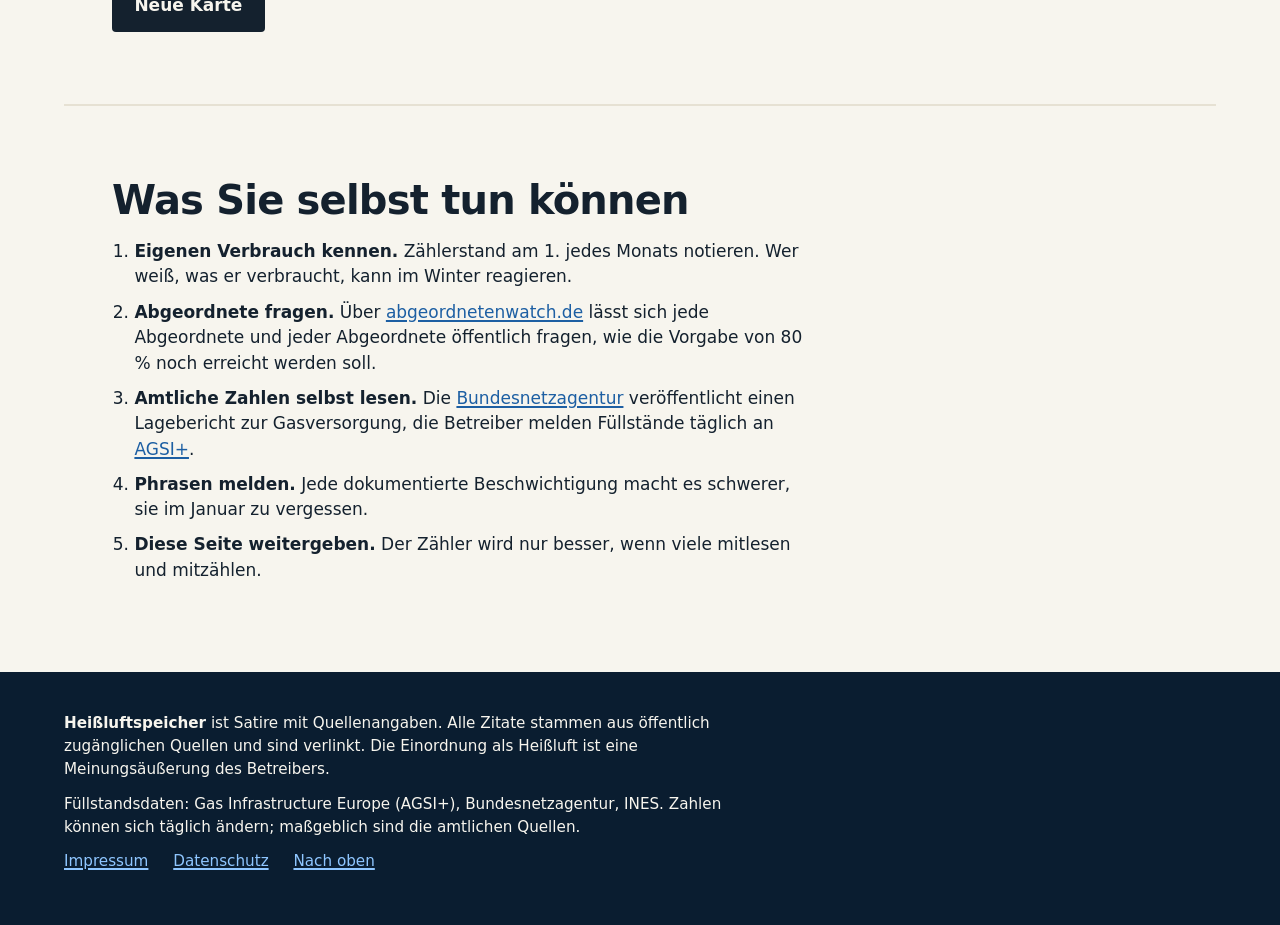
==== commit 5fda0447: "Add files via upload" ====
--- a/index.html
+++ b/index.html
@@ -19,6 +19,7 @@
   <nav class="navi" aria-label="Seitenbereiche">
     <a href="#lage">Lage</a>
     <a href="#rechnung">Rechnung</a>
+    <a href="#strom">Strom</a>
     <a href="#zaehler">Bullshit-Zähler</a>
     <a href="#melden">Phrase melden</a>
     <a href="#bingo">Bingo</a>
@@ -107,7 +108,7 @@
   <p class="einleitung">Alle Werte werden aus dem aktuellen Füllstand berechnet. Keine Prognose, nur Dreisatz.</p>
   <dl class="rechnung" id="rechnung-liste"></dl>
   <figure class="verlauf">
-    <h3>So lief das letzte Jahr</h3>
+    <h3>So lief das letzte Jahr, und so lief das Jahr davor</h3>
     <div id="verlauf-diagramm"></div>
     <figcaption id="verlauf-quelle"></figcaption>
   </figure>
@@ -116,6 +117,23 @@
     <div id="bedarf-diagramm"></div>
     <figcaption id="bedarf-erklaerung"></figcaption>
   </figure>
+</section>
+
+<section class="abschnitt" id="strom">
+  <h2>Die Stromfrage</h2>
+  <p class="einleitung">Gas heizt nicht nur Wohnungen. Wenn im Winter tagelang weder Wind weht noch Sonne scheint, halten Gaskraftwerke das Stromnetz. Ihr Brennstoff kommt dann zu einem großen Teil aus denselben Speichern, um die es hier geht.</p>
+  <dl class="rechnung">
+    <div><dt>Gaskraftwerke in Deutschland</dt><dd><span id="strom-kraftwerke">35</span> GW<small>installierte Leistung; sie allein reichen laut Fachleuten schon heute nicht, um Dunkelflauten zu überbrücken</small></dd></div>
+    <div><dt>Gasverstromung in Dunkelflauten des letzten Winters</dt><dd>bis zu <span id="strom-spitze">20</span> GW<small>zeitweise Leistung aus Gaskraftwerken, wenn Wind und Sonne fast ausfallen</small></dd></div>
+    <div><dt>Anteil der Speicher am Gasverbrauch</dt><dd><span id="strom-speicheranteil">38</span> %<small>zeitweise im Januar 2026; jede Kilowattstunde Strom aus Gas leert die Speicher mit</small></dd></div>
+    <div class="warnung"><dt>Druckgrenze der Speicher</dt><dd>unter <span id="strom-druckgrenze">50</span> %<small>ab hier sinkt der Druck und damit die Menge, die pro Stunde herauskommt; das Kissengas ganz unten ist tabu</small></dd></div>
+  </dl>
+  <div class="strom-text">
+    <p><strong>Warum das zusammengehört:</strong> Eine Dunkelflaute im Januar dauert nach Angaben von Netzfachleuten 72 bis 120 Stunden und kommt etwa sechsmal im Jahr vor. In diesen Stunden laufen die Gaskraftwerke mit voller Kraft, während gleichzeitig Millionen Heizungen auf Hochtouren sind. Der Gasverbrauch erreicht dann seinen Jahresspitzenwert, und den decken die Speicher, weil Pipelines und LNG-Terminals nicht beliebig schneller liefern können.</p>
+    <p><strong>Das Problem ist nicht nur die Menge, sondern das Tempo:</strong> Ein Gasspeicher ist kein Tank mit Hahn. Je leerer er ist, desto niedriger der Druck und desto weniger Gas kommt pro Stunde heraus. Der Speicherbetreiber Uniper beziffert den Beginn dieses Effekts auf rund 50 % Füllstand; die Fernleitungsnetzbetreiber bestätigen, dass es in Spitzenlastsituationen eng werden kann, obwohl noch Gas im Speicher ist. Ein Speicher, der im Januar bei 20 % steht, ist für die Spitzenlast also schon „leer“, lange bevor er bei null ankommt.</p>
+    <p><strong>Die offene Frage:</strong> Was passiert, wenn im Januar drei Dinge zusammenfallen: Dunkelflaute, Kältewelle und Speicher unter der Druckgrenze? Woher kommen dann die <span id="strom-spitze-2">20</span> GW für das Stromnetz, wenn das Gas nicht schnell genug aus dem Boden kommt? Die Bundesregierung setzt auf neue Gaskraftwerke, die frühestens 2031 laufen. Netzbetreiber verweisen auf Stromimporte und Reservekraftwerke. Eine Antwort für diesen Winter, mit Zahlen, hat bisher niemand vorgelegt. Wer eine findet, kann sie unten melden; wer stattdessen eine Phrase findet, ebenfalls.</p>
+  </div>
+  <p class="quellen-hinweis">Quellen: <a href="https://background.tagesspiegel.de/energie-klima/ausspeisekraft-der-gasspeicher-sinkt" target="_blank" rel="noopener">Tagesspiegel Background: Ausspeisekraft der Gasspeicher sinkt</a>, <a href="https://www.giga.de/tech/gasspeicher-nur-zu-37-prozent-gefuellt-doch-das-eigentliche-problem-liegt-woanders--01KFZPE8GVE03YD5GBGC73MDT4" target="_blank" rel="noopener">Uniper und Fernleitungsnetzbetreiber zur Druckgrenze</a>, <a href="https://www.lbbw.de/artikel/energiewende/gaskraftwerke-kraftwerksstrategie_amfgag8jp6_d.html" target="_blank" rel="noopener">LBBW: Kraftwerksstrategie, 35 GW Gaskraftwerke</a>, <a href="https://www.erneuerbareenergien.de/energiemarkt/energierecht/brauchen-wir-wirklich-neue-gaskraftwerke-gegen-die-dunkelflaute" target="_blank" rel="noopener">Dauer und Häufigkeit von Dunkelflauten</a>, <a href="https://dpenergietechnik.com/blog/gasmangellage-gasspeicher-deutschland/" target="_blank" rel="noopener">Speicheranteil im Januar 2026</a>, <a href="https://www.smard.de" target="_blank" rel="noopener">SMARD (Bundesnetzagentur): Stromerzeugung nach Energieträger</a>.</p>
 </section>
 
 <section class="abschnitt" id="zaehler">
@@ -181,6 +199,7 @@
           <option>Verharmlosung</option>
           <option>Schuldverschiebung</option>
           <option>Worthülse</option>
+          <option>Stromversorgung</option>
           <option>Sonstiges</option>
         </select>
       </div>
--- a/css/stil.css
+++ b/css/stil.css
@@ -234,3 +234,9 @@
 .verlauf .linie.ist { stroke: var(--flamme); stroke-dasharray: none; }
 .verlauf .punkt.noetig { stroke: var(--rot); }
 .verlauf .letzter.noetig { fill: var(--rot); }
+
+.verlauf .linie.vorjahr { stroke: var(--grau); stroke-width: 2.5; stroke-dasharray: 7 5; }
+.verlauf .vorjahr-text { fill: var(--grau); font-weight: 700; }
+.strom-text { max-width: 70ch; }
+.strom-text p { margin: 0 0 1rem; }
+.quellen-hinweis { font-size: .9rem; color: var(--grau); max-width: 70ch; }
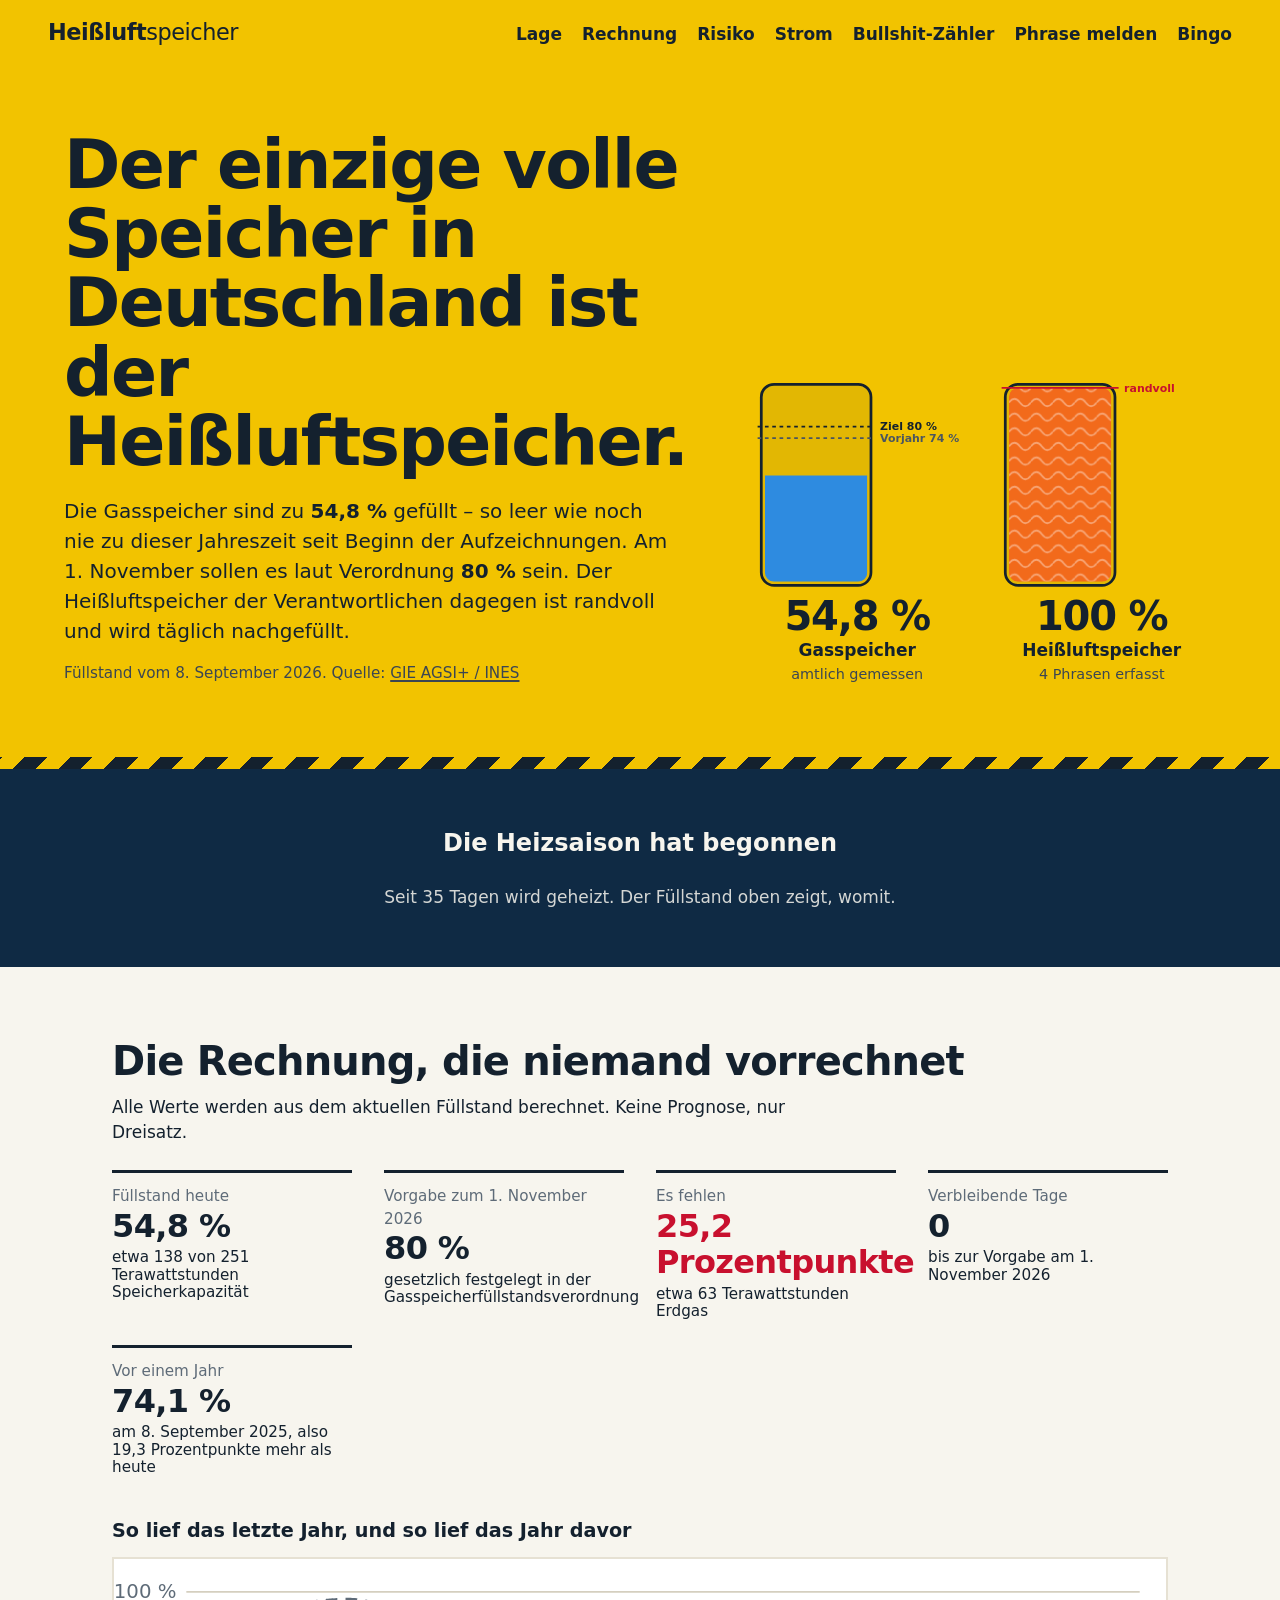
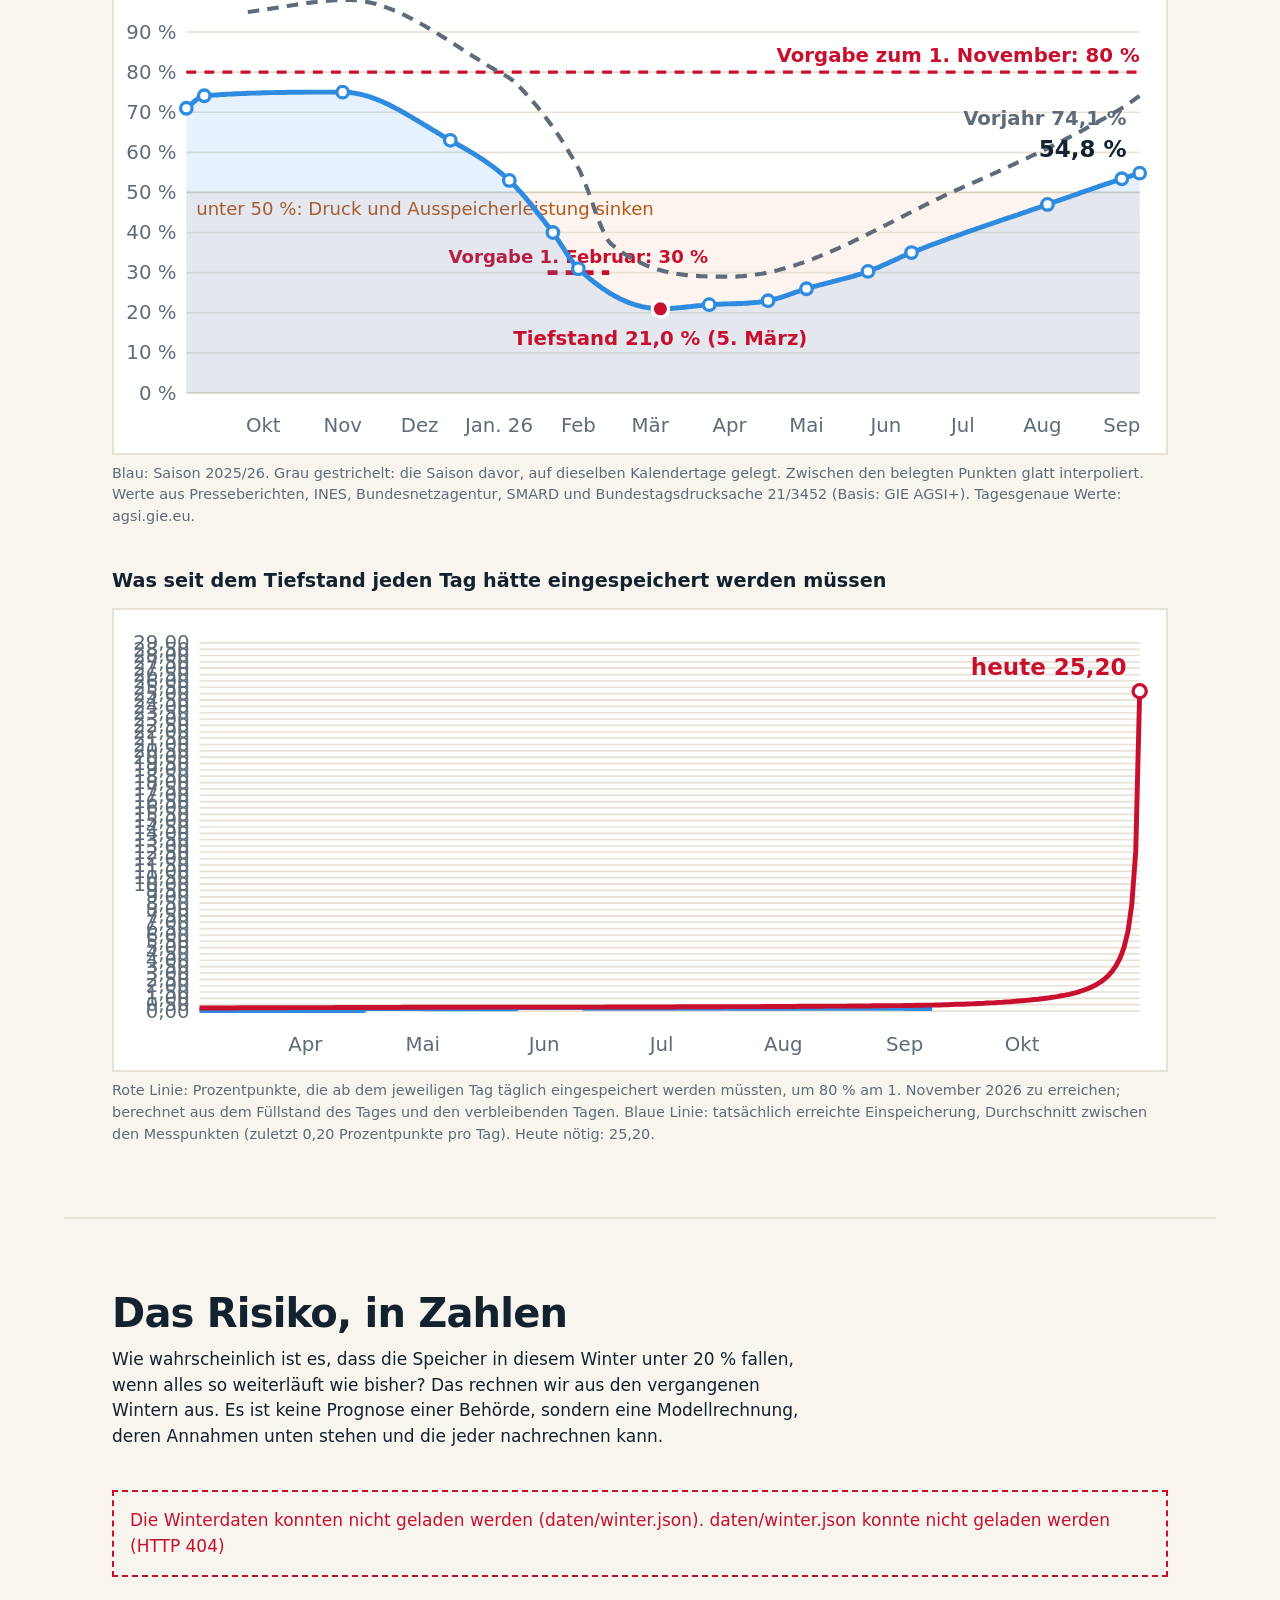
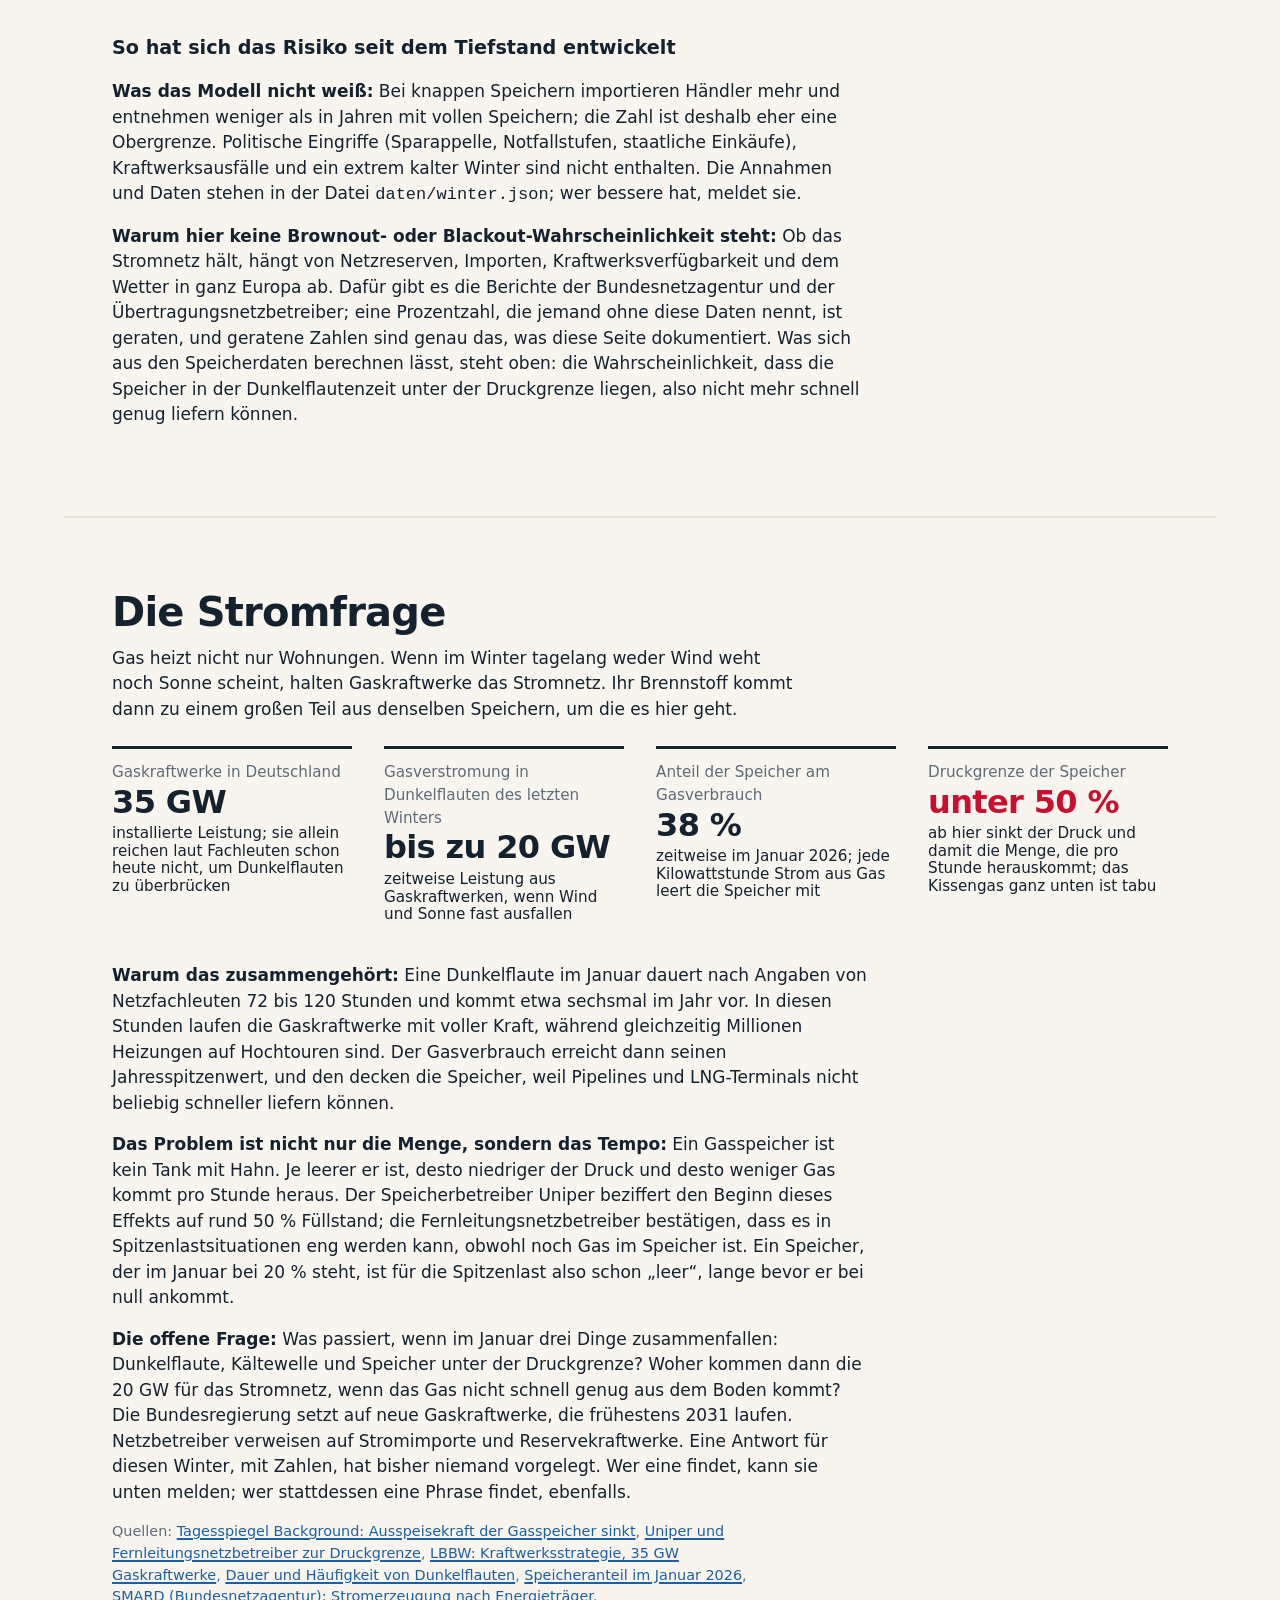
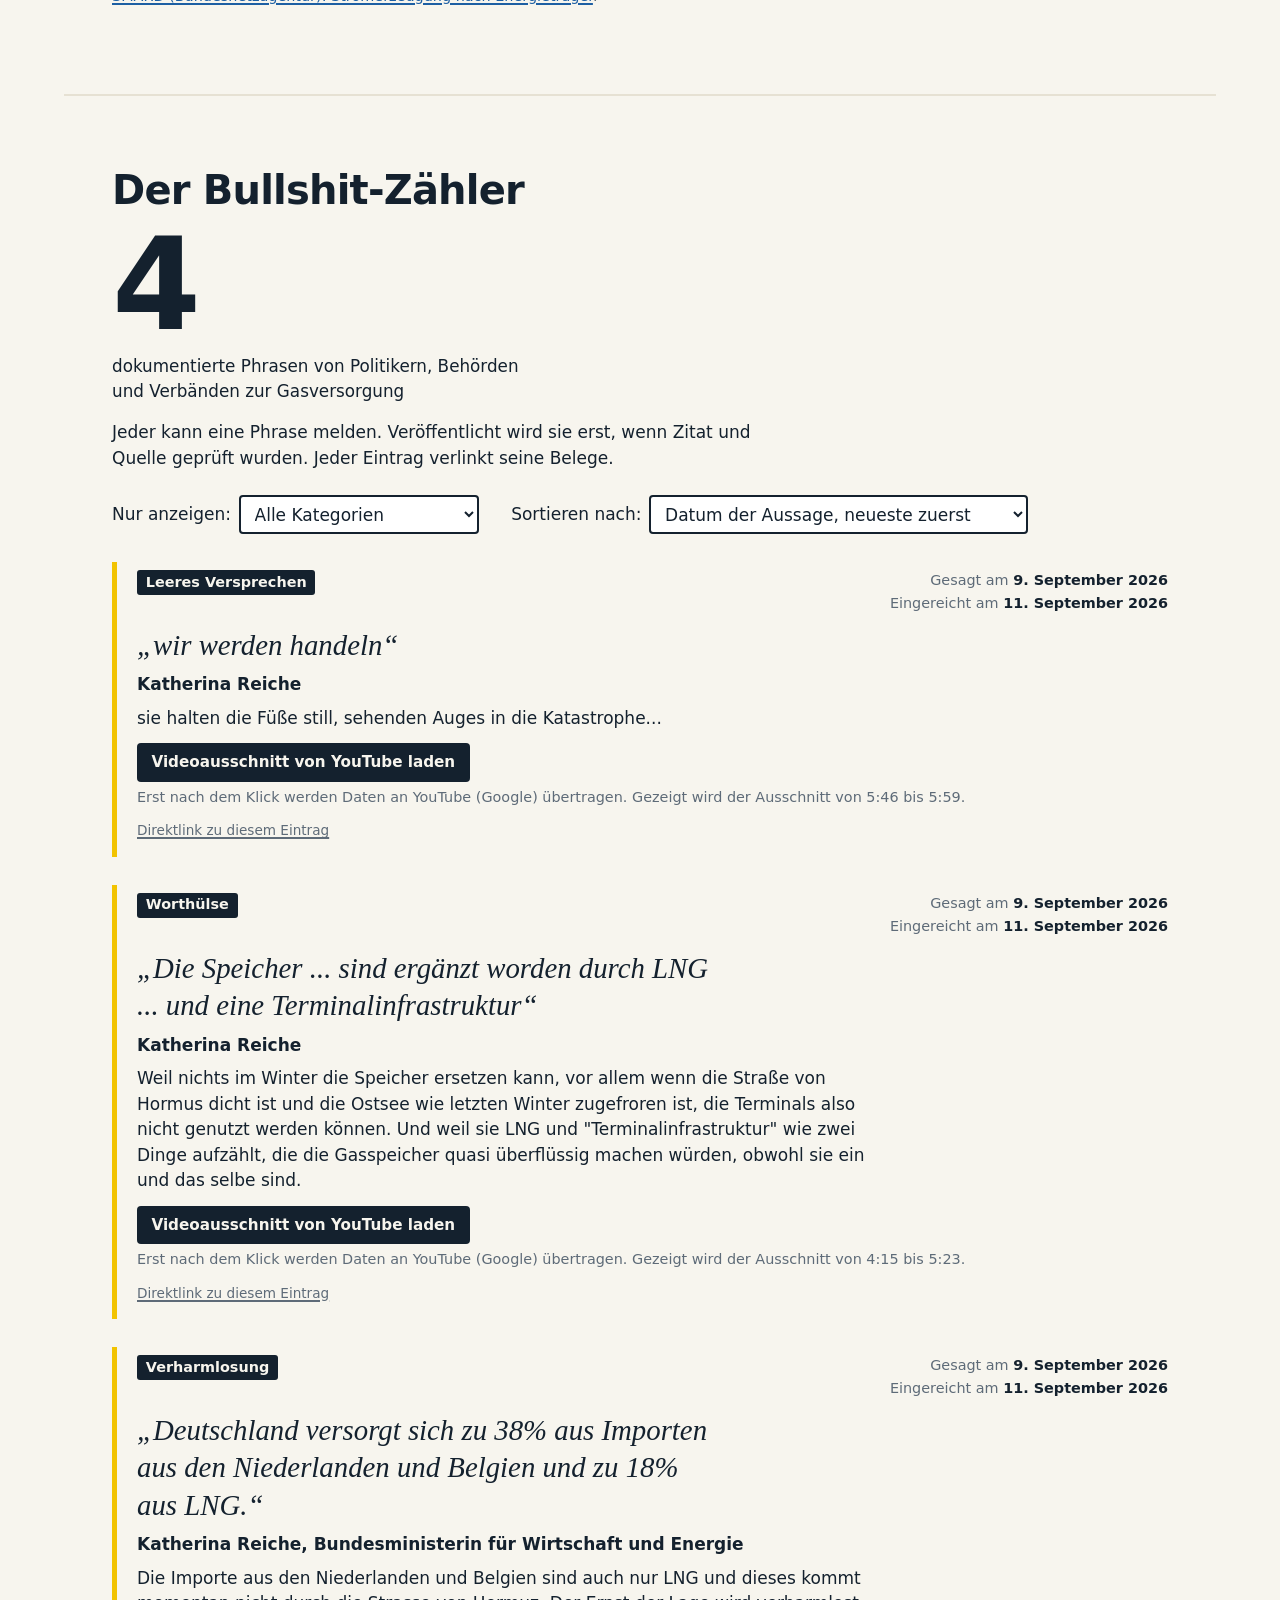
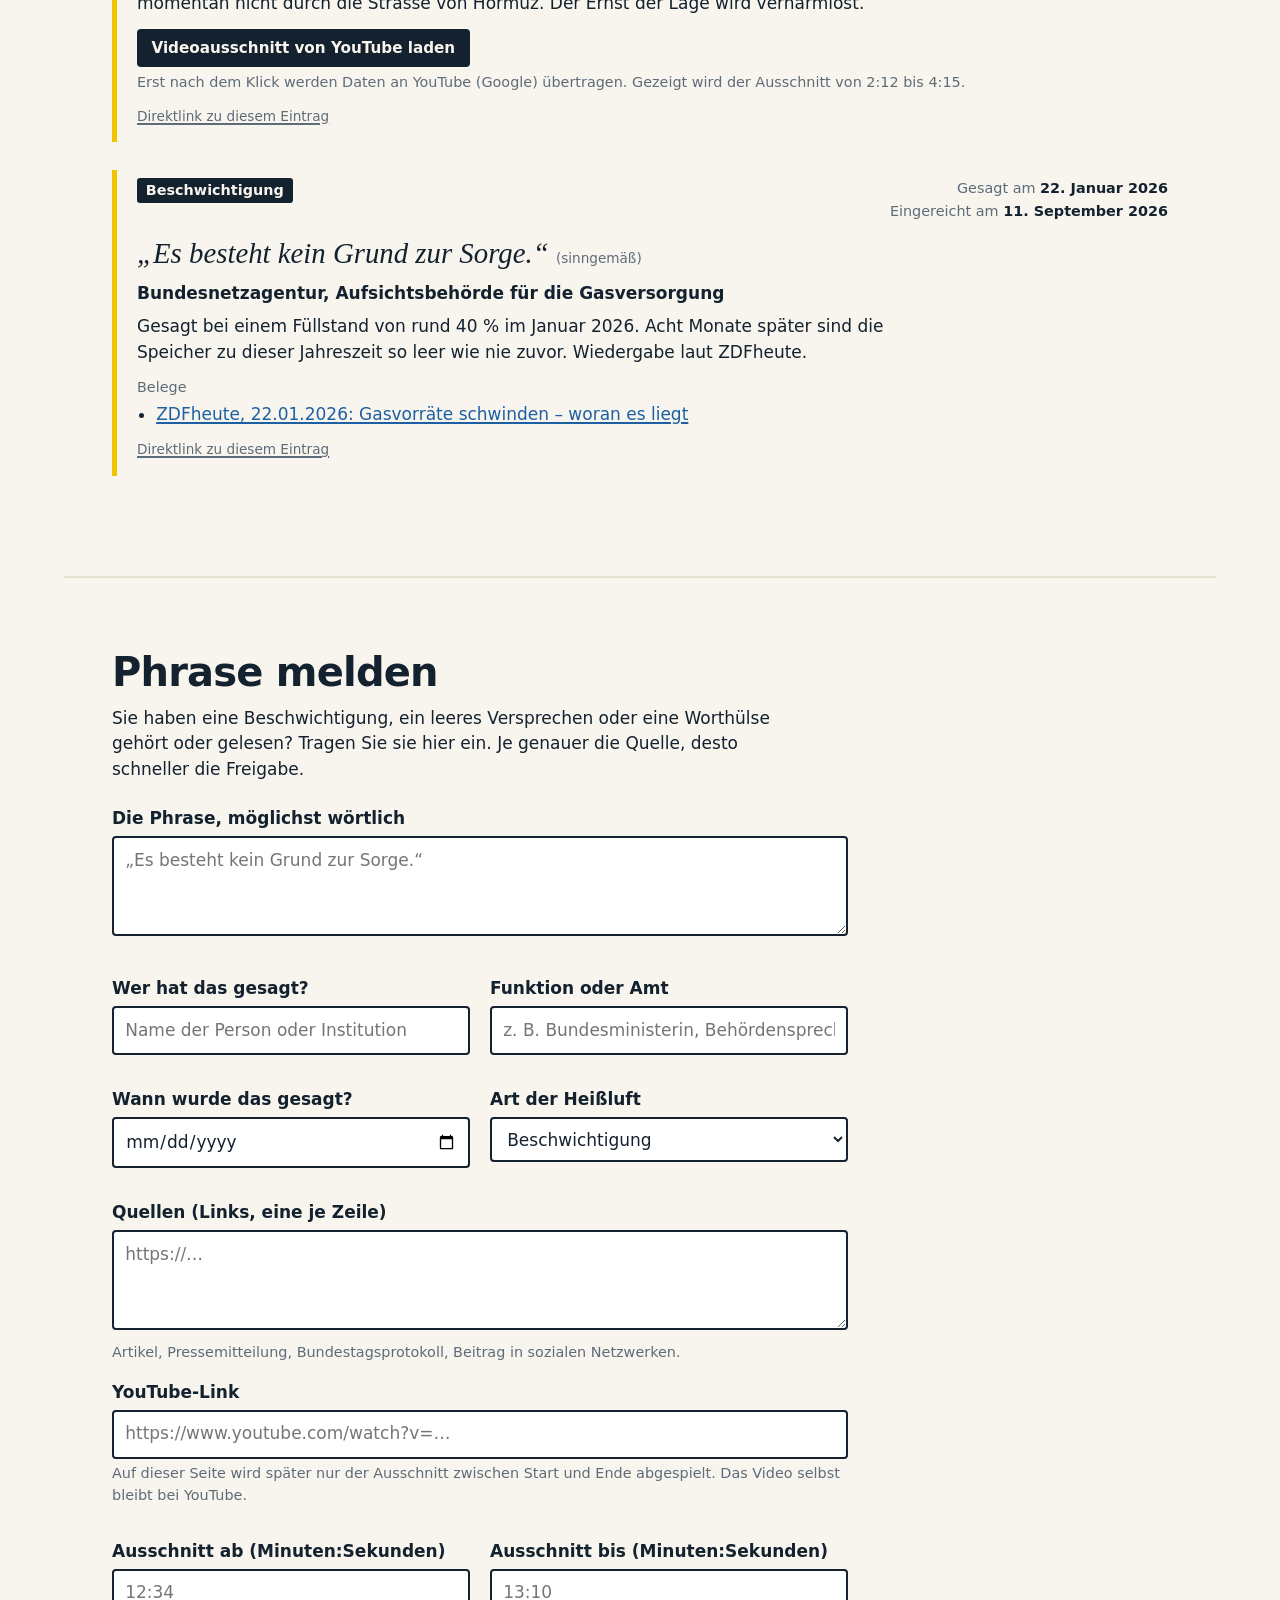
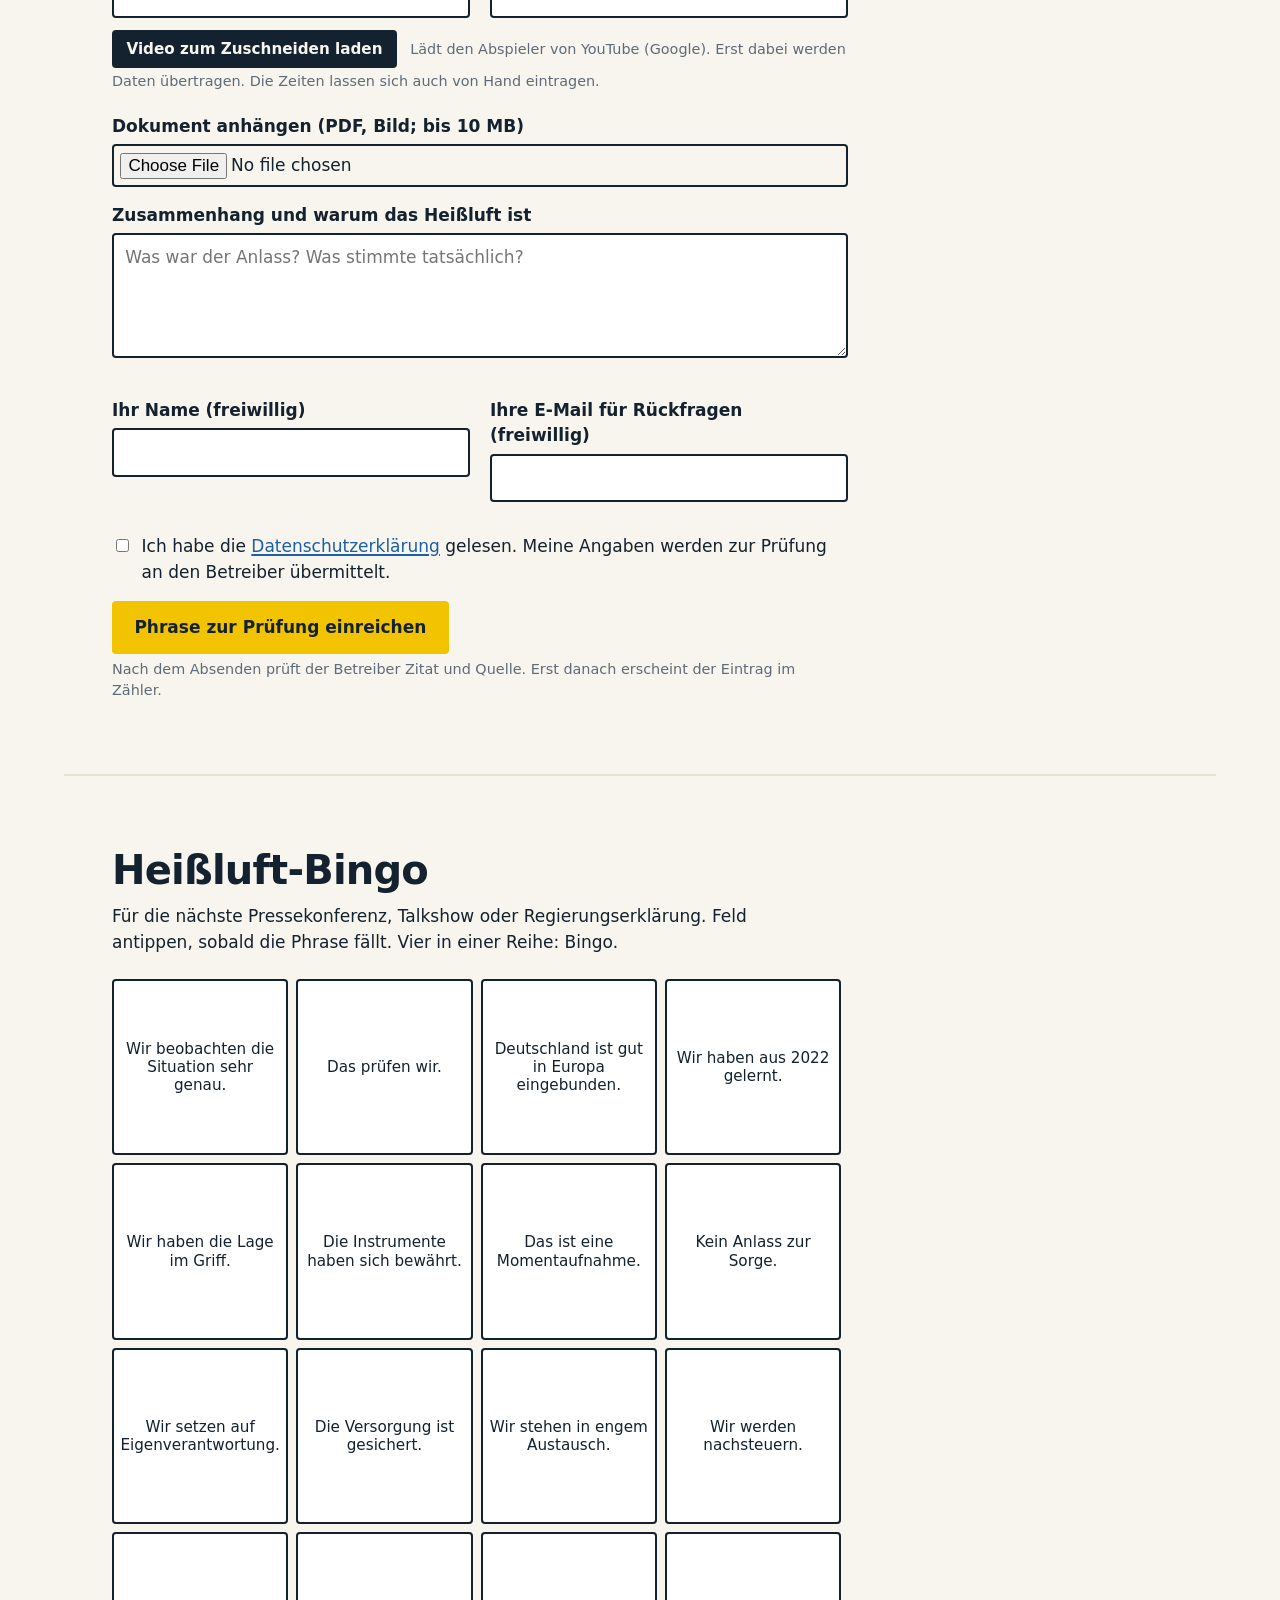
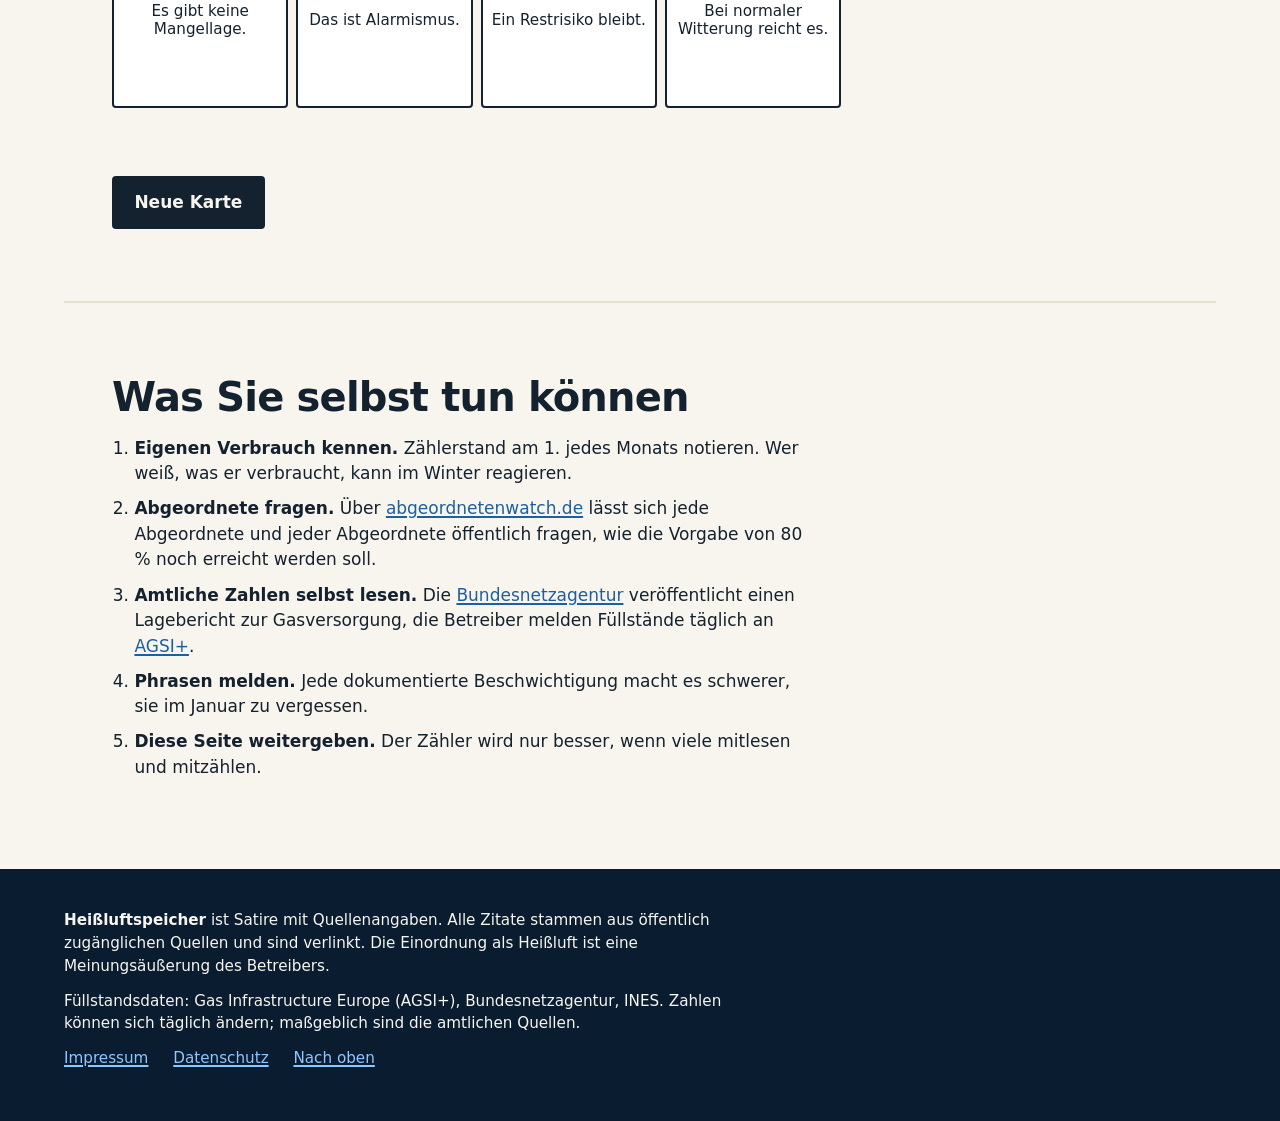
==== commit 829a0603: "Add files via upload" ====
--- a/index.html
+++ b/index.html
@@ -19,6 +19,7 @@
   <nav class="navi" aria-label="Seitenbereiche">
     <a href="#lage">Lage</a>
     <a href="#rechnung">Rechnung</a>
+    <a href="#risiko">Risiko</a>
     <a href="#strom">Strom</a>
     <a href="#zaehler">Bullshit-Zähler</a>
     <a href="#melden">Phrase melden</a>
@@ -119,6 +120,22 @@
   </figure>
 </section>
 
+<section class="abschnitt" id="risiko">
+  <h2>Das Risiko, in Zahlen</h2>
+  <p class="einleitung">Wie wahrscheinlich ist es, dass die Speicher in diesem Winter unter 20 % fallen, wenn alles so weiterläuft wie bisher? Das rechnen wir aus den vergangenen Wintern aus. Es ist keine Prognose einer Behörde, sondern eine Modellrechnung, deren Annahmen unten stehen und die jeder nachrechnen kann.</p>
+  <dl class="rechnung" id="risiko-liste"></dl>
+  <figure class="verlauf">
+    <h3>So hat sich das Risiko seit dem Tiefstand entwickelt</h3>
+    <div id="risiko-diagramm"></div>
+    <figcaption id="risiko-erklaerung"></figcaption>
+  </figure>
+  <div class="strom-text">
+    <p id="risiko-modell"></p>
+    <p><strong>Was das Modell nicht weiß:</strong> Bei knappen Speichern importieren Händler mehr und entnehmen weniger als in Jahren mit vollen Speichern; die Zahl ist deshalb eher eine Obergrenze. Politische Eingriffe (Sparappelle, Notfallstufen, staatliche Einkäufe), Kraftwerksausfälle und ein extrem kalter Winter sind nicht enthalten. Die Annahmen und Daten stehen in der Datei <code>daten/winter.json</code>; wer bessere hat, meldet sie.</p>
+    <p><strong>Warum hier keine Brownout- oder Blackout-Wahrscheinlichkeit steht:</strong> Ob das Stromnetz hält, hängt von Netzreserven, Importen, Kraftwerksverfügbarkeit und dem Wetter in ganz Europa ab. Dafür gibt es die Berichte der Bundesnetzagentur und der Übertragungsnetzbetreiber; eine Prozentzahl, die jemand ohne diese Daten nennt, ist geraten, und geratene Zahlen sind genau das, was diese Seite dokumentiert. Was sich aus den Speicherdaten berechnen lässt, steht oben: die Wahrscheinlichkeit, dass die Speicher in der Dunkelflautenzeit unter der Druckgrenze liegen, also nicht mehr schnell genug liefern können.</p>
+  </div>
+</section>
+
 <section class="abschnitt" id="strom">
   <h2>Die Stromfrage</h2>
   <p class="einleitung">Gas heizt nicht nur Wohnungen. Wenn im Winter tagelang weder Wind weht noch Sonne scheint, halten Gaskraftwerke das Stromnetz. Ihr Brennstoff kommt dann zu einem großen Teil aus denselben Speichern, um die es hier geht.</p>
@@ -306,6 +323,7 @@
   <div class="innen">
     <p><strong>Heißluftspeicher</strong> ist Satire mit Quellenangaben. Alle Zitate stammen aus öffentlich zugänglichen Quellen und sind verlinkt. Die Einordnung als Heißluft ist eine Meinungsäußerung des Betreibers.</p>
     <p>Füllstandsdaten: Gas Infrastructure Europe (AGSI+), Bundesnetzagentur, INES. Zahlen können sich täglich ändern; maßgeblich sind die amtlichen Quellen.</p>
+    <p class="besucher" id="besucher" hidden>Besuche seit <span id="besucher-seit">11. September 2026</span>: <b id="besucher-zahl">0</b> <span class="hilfe-hell">(nur eine Gesamtzahl; keine Cookies, keine gespeicherten IP-Adressen)</span></p>
     <p class="fuss-links"><a href="impressum.html">Impressum</a> <a href="datenschutz.html">Datenschutz</a> <a href="#lage">Nach oben</a></p>
   </div>
 </footer>
--- a/css/stil.css
+++ b/css/stil.css
@@ -240,3 +240,19 @@
 .strom-text { max-width: 70ch; }
 .strom-text p { margin: 0 0 1rem; }
 .quellen-hinweis { font-size: .9rem; color: var(--grau); max-width: 70ch; }
+
+.verlauf .gitter.stark { stroke: #d5cfbf; }
+.verlauf .druckzone { fill: rgba(242, 106, 27, .07); }
+.verlauf .druckzone-text { fill: #b4561a; font-size: 11px; }
+.verlauf .ziel-text.klein { font-size: 11px; }
+.verlauf .ziel-linie.marke { stroke-width: 3; }
+.verlauf .punkt.tief { fill: var(--rot); stroke: #fff; }
+.verlauf .letzter.tief { fill: var(--rot); font-size: 12px; }
+
+.verlauf .linie.druck { stroke: var(--orange); }
+.verlauf .punkt.druck { stroke: var(--orange); }
+.verlauf .letzter.druck { fill: var(--orange); }
+
+.besucher { font-size: 1rem; }
+.besucher b { font-size: 1.25rem; font-variant-numeric: tabular-nums; }
+.hilfe-hell { color: #9fb0c2; font-size: .85rem; }
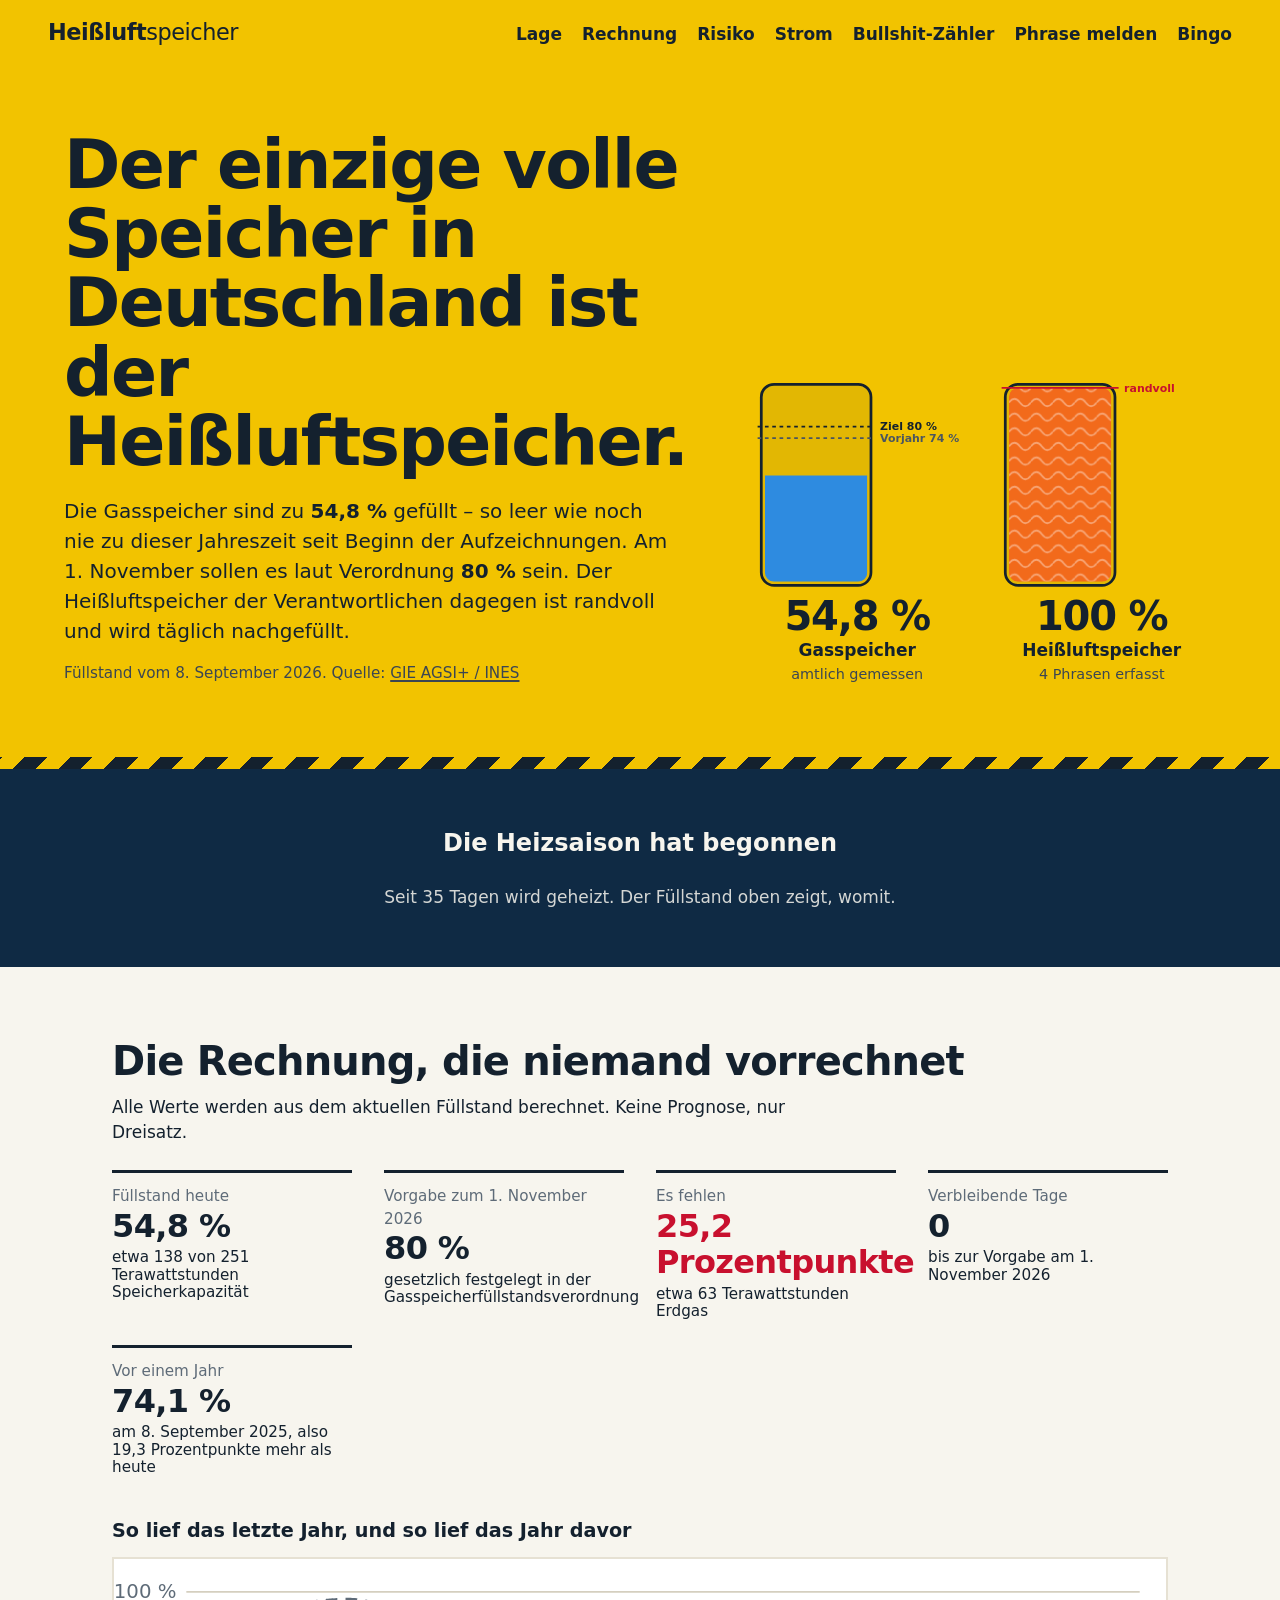
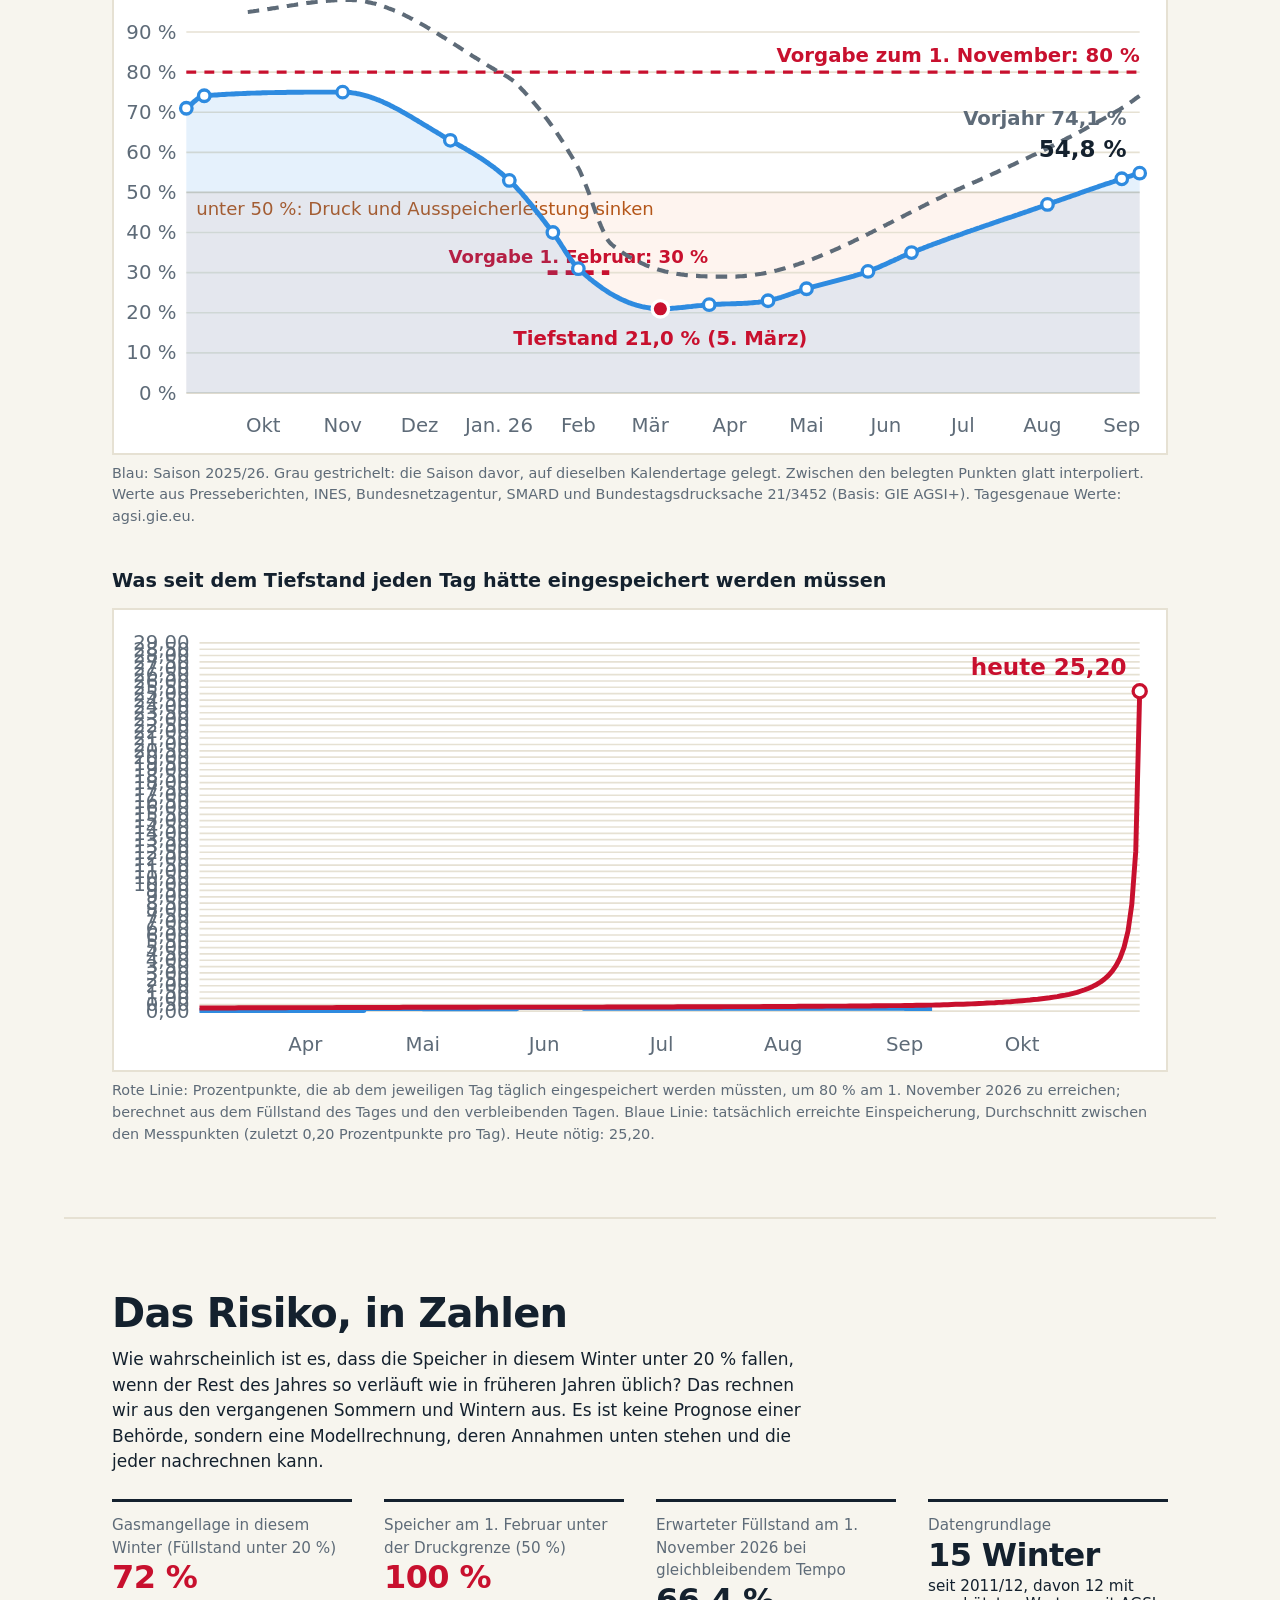
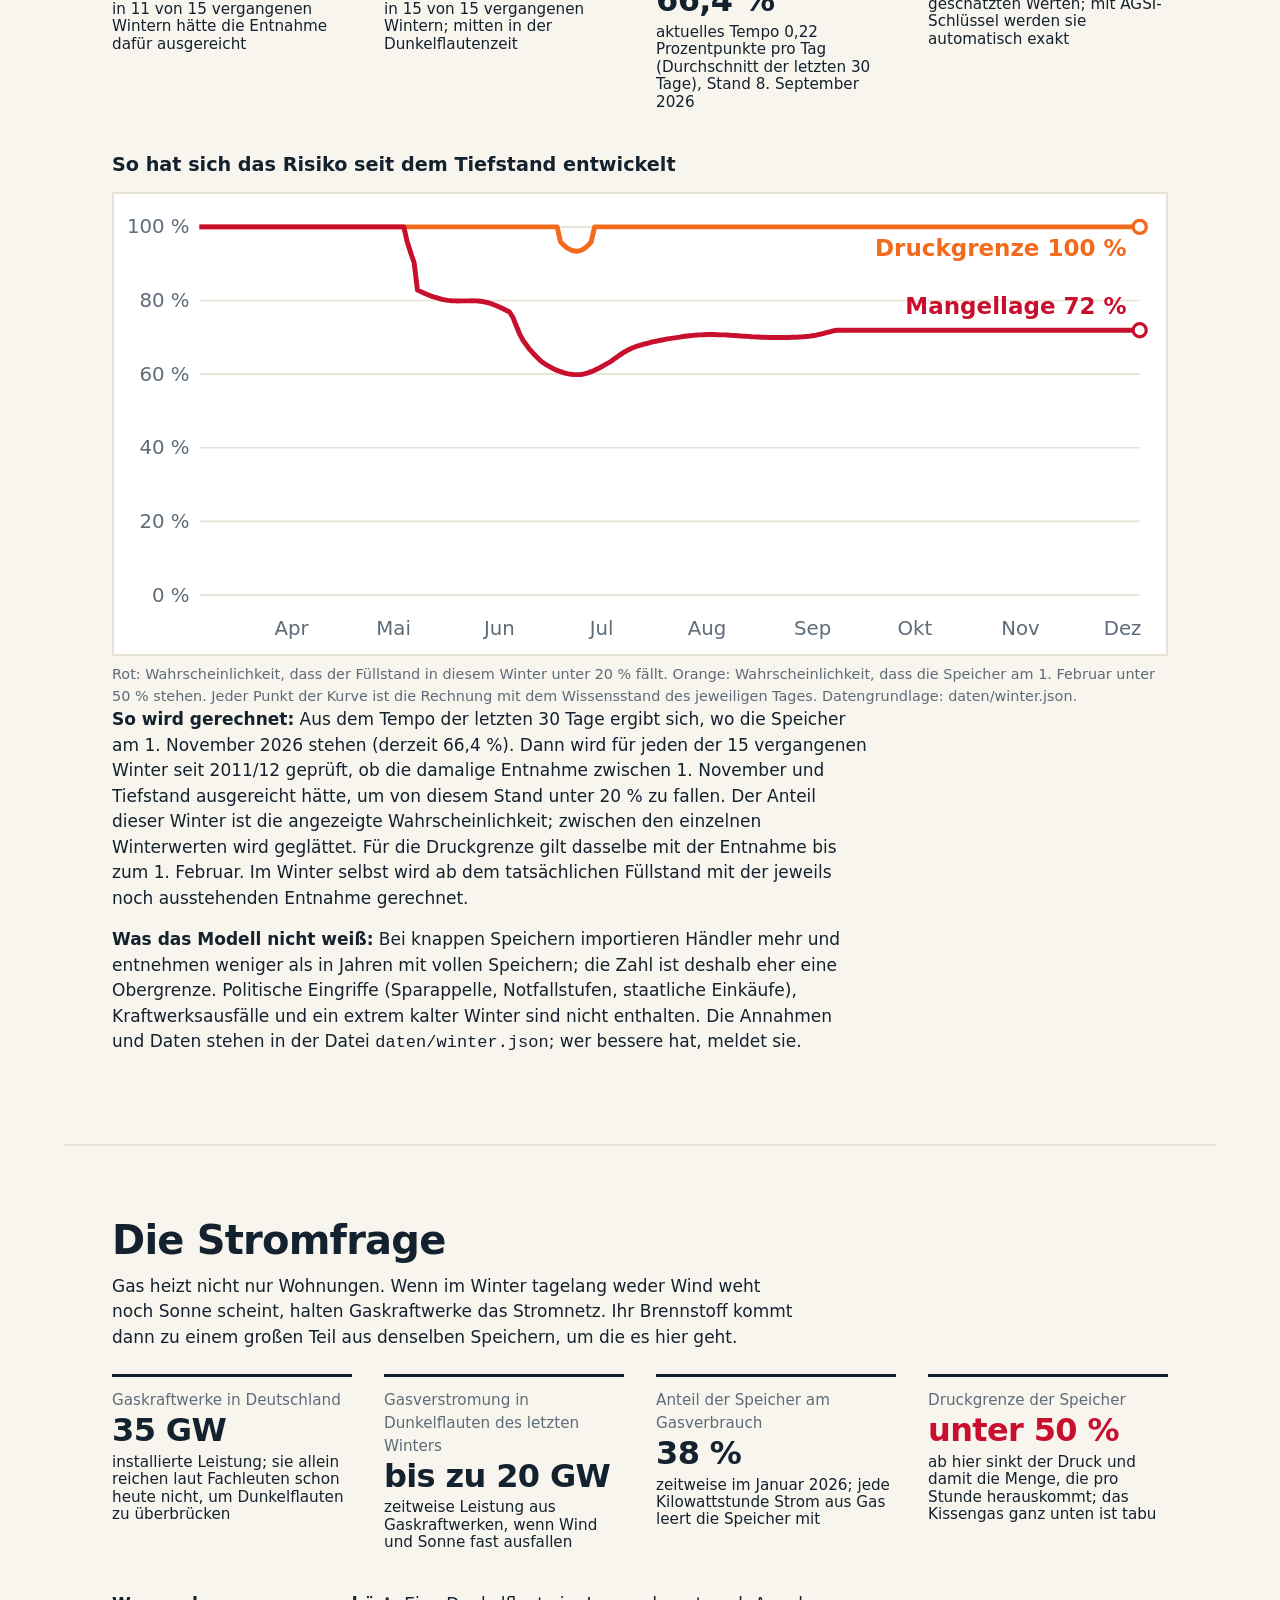
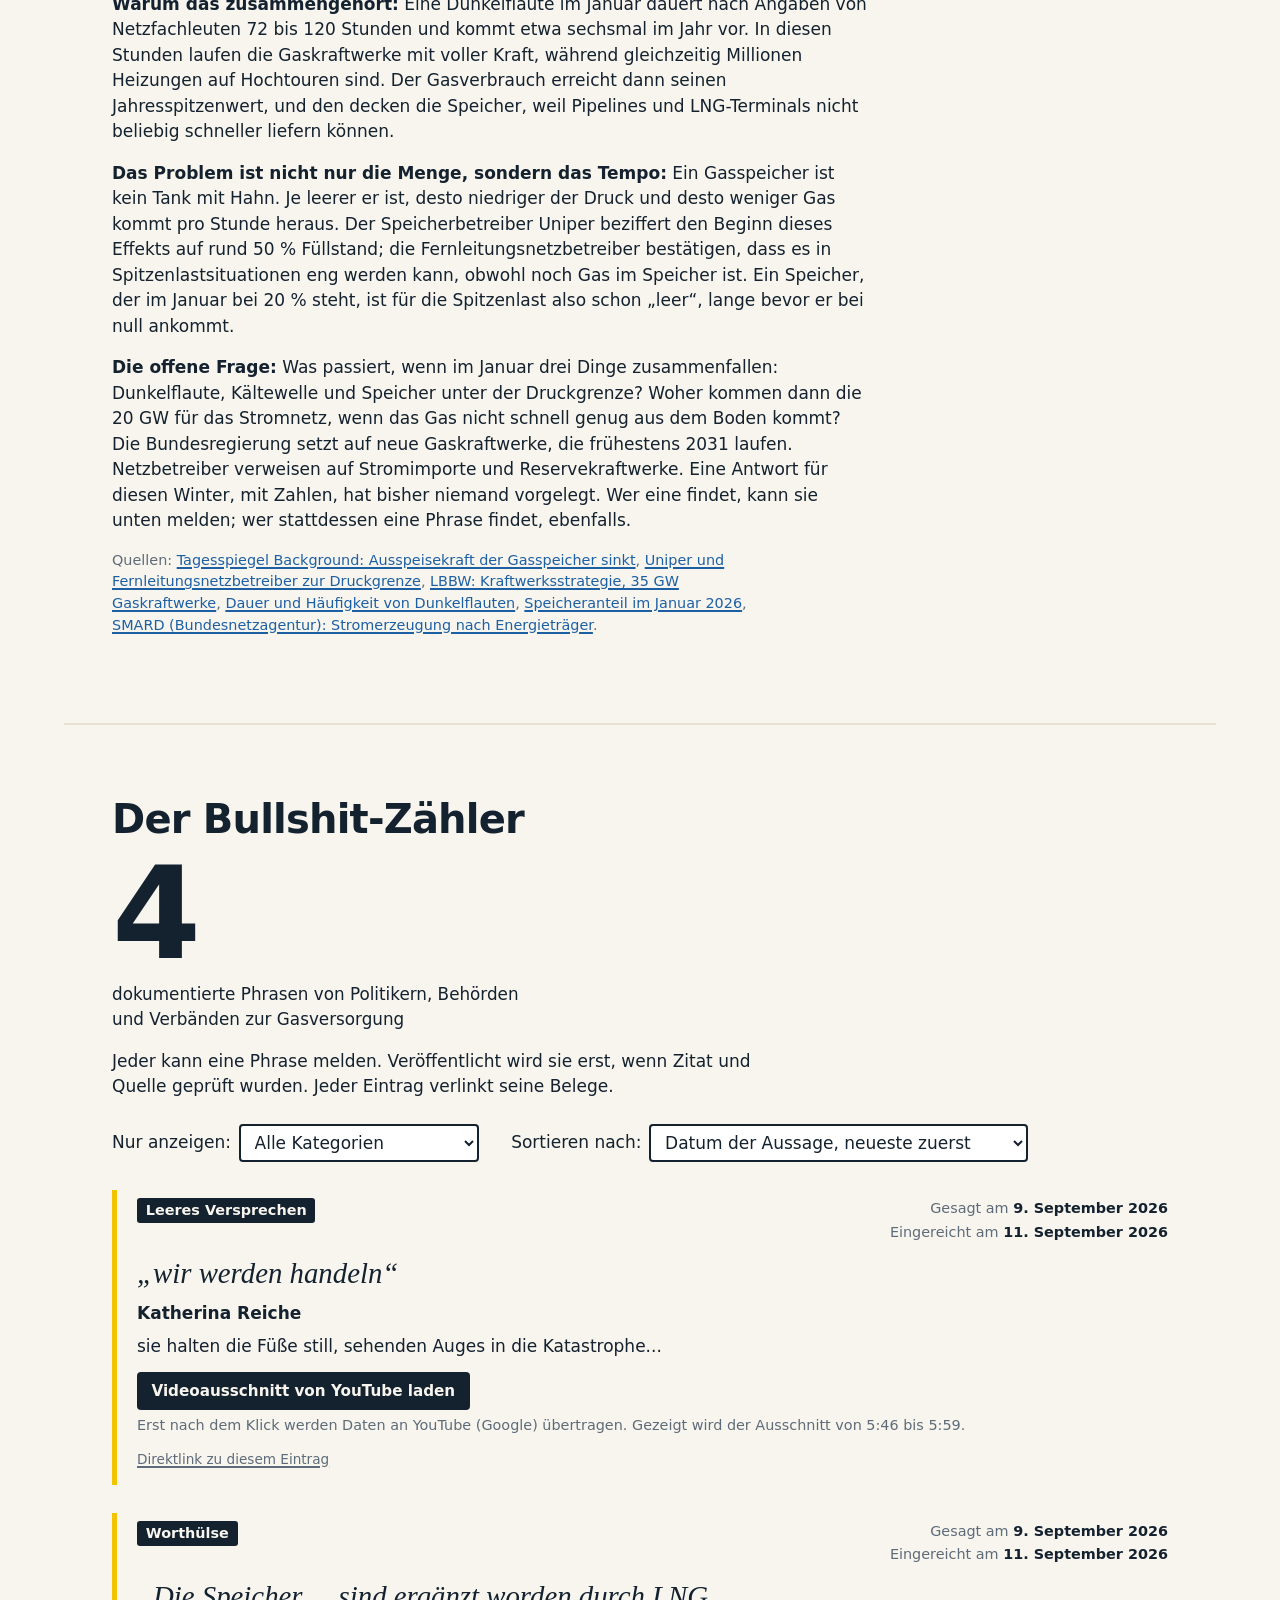
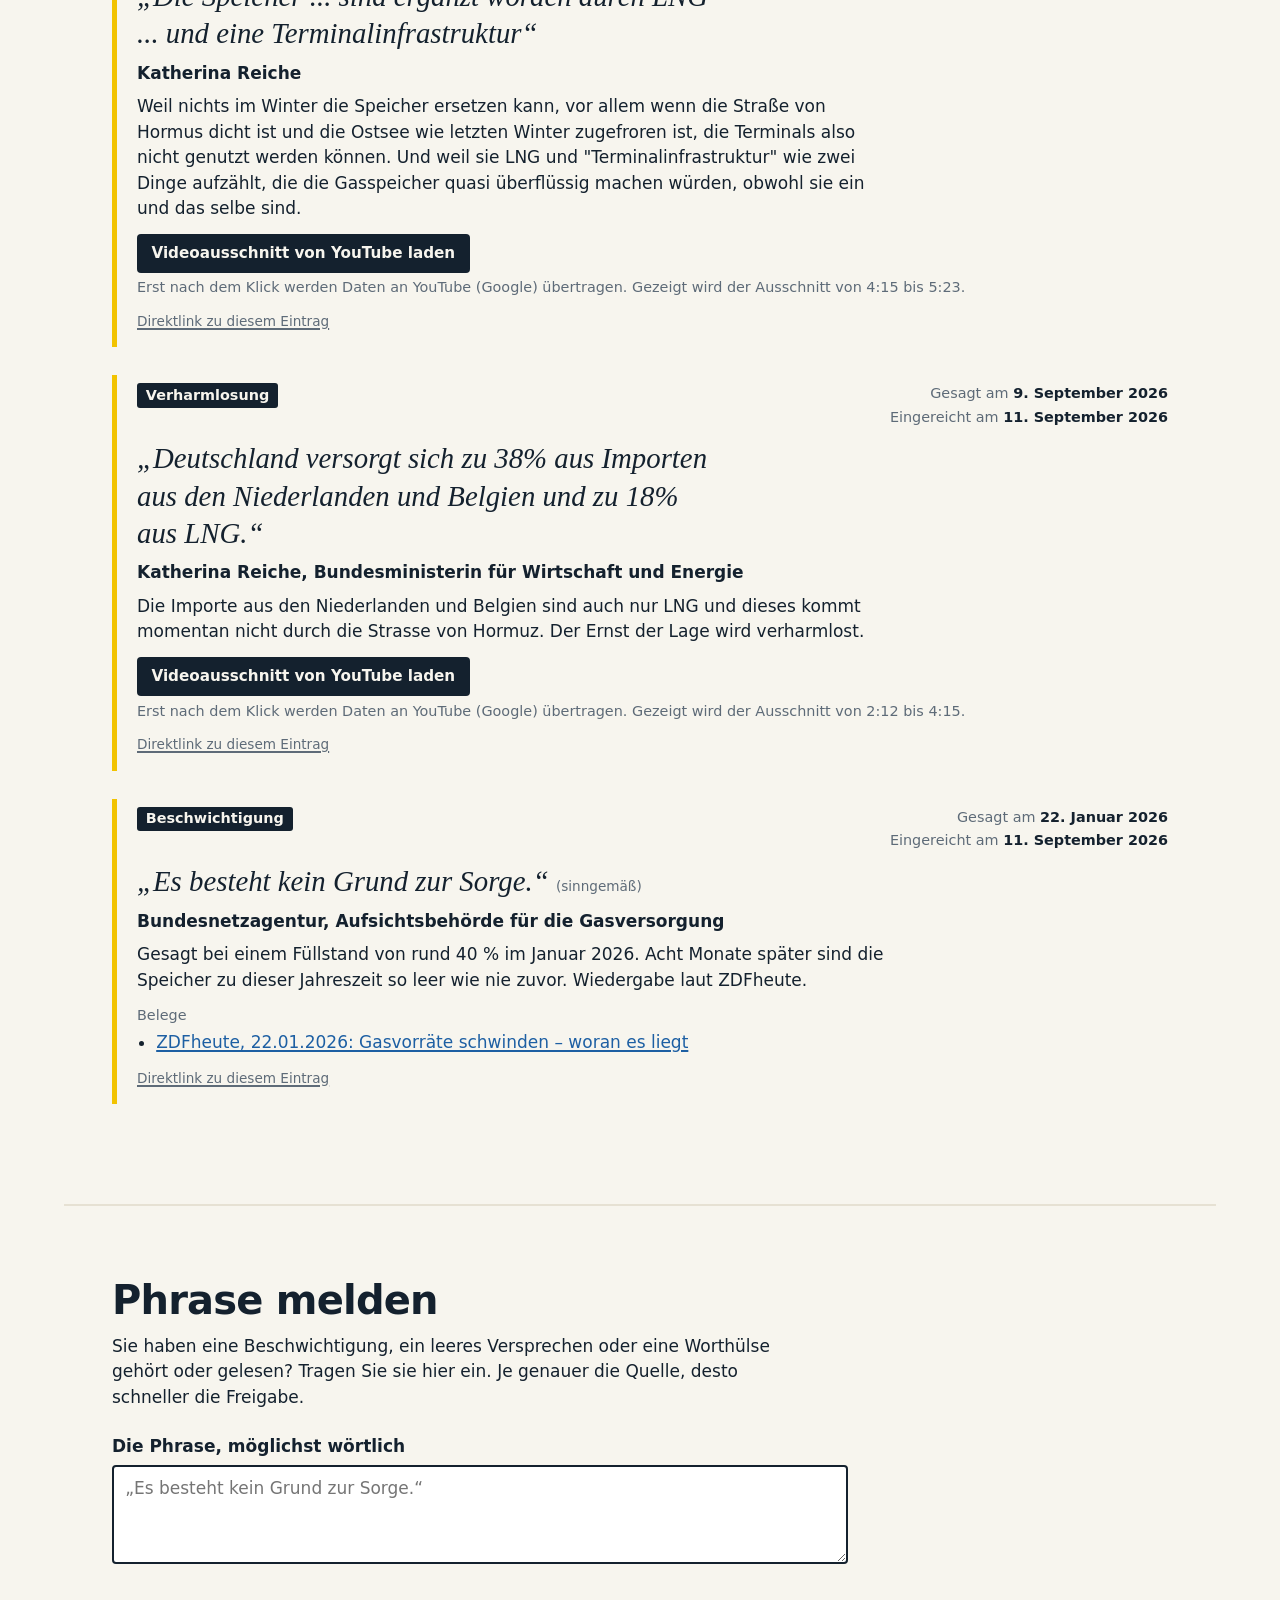
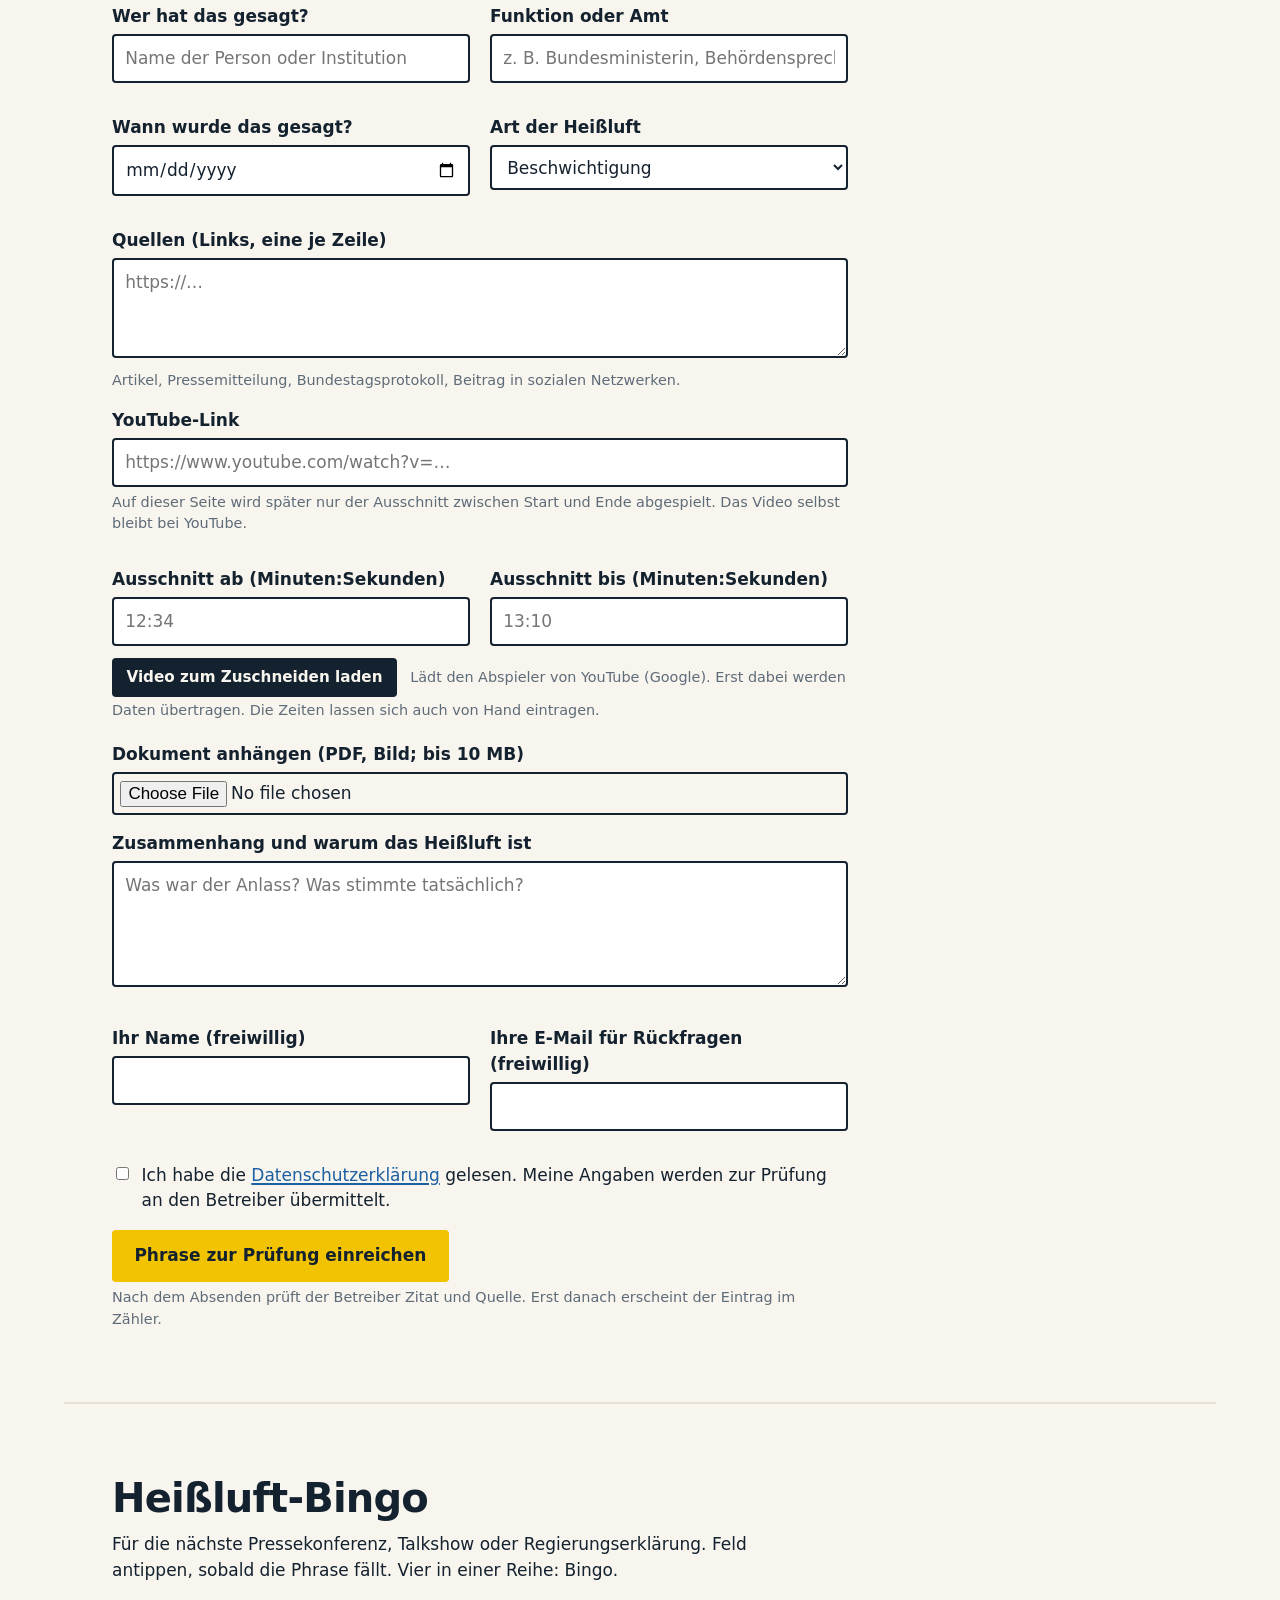
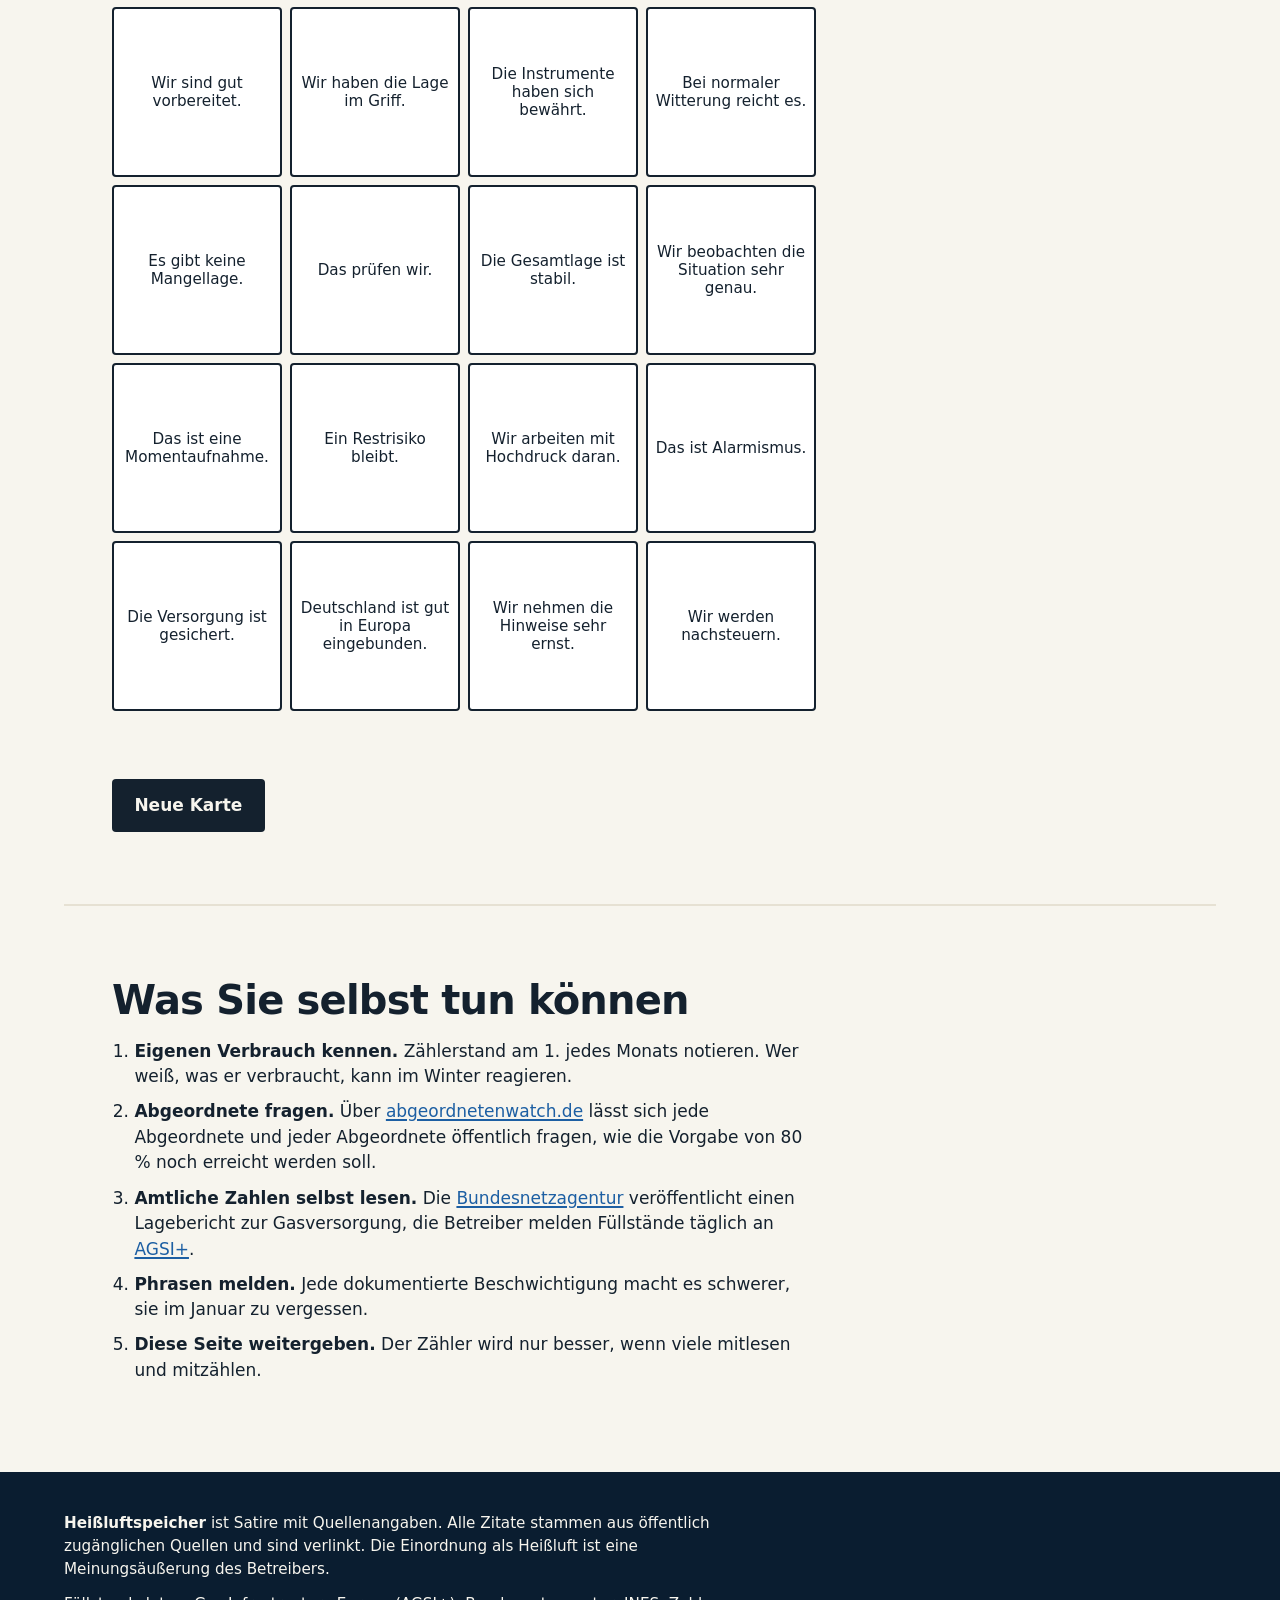
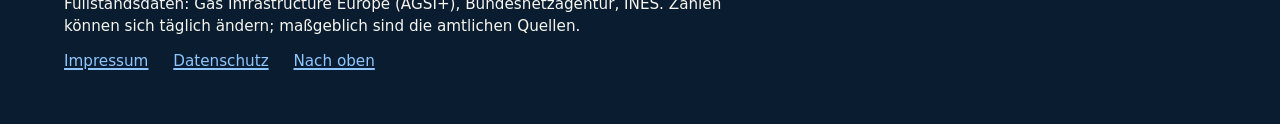
==== commit eeeb0d2e: "Add files via upload" ====
--- a/index.html
+++ b/index.html
@@ -122,7 +122,7 @@
 
 <section class="abschnitt" id="risiko">
   <h2>Das Risiko, in Zahlen</h2>
-  <p class="einleitung">Wie wahrscheinlich ist es, dass die Speicher in diesem Winter unter 20 % fallen, wenn alles so weiterläuft wie bisher? Das rechnen wir aus den vergangenen Wintern aus. Es ist keine Prognose einer Behörde, sondern eine Modellrechnung, deren Annahmen unten stehen und die jeder nachrechnen kann.</p>
+  <p class="einleitung">Wie wahrscheinlich ist es, dass die Speicher in diesem Winter unter 20 % fallen, wenn der Rest des Jahres so verläuft wie in früheren Jahren üblich? Das rechnen wir aus den vergangenen Sommern und Wintern aus. Es ist keine Prognose einer Behörde, sondern eine Modellrechnung, deren Annahmen unten stehen und die jeder nachrechnen kann.</p>
   <dl class="rechnung" id="risiko-liste"></dl>
   <figure class="verlauf">
     <h3>So hat sich das Risiko seit dem Tiefstand entwickelt</h3>
@@ -132,7 +132,6 @@
   <div class="strom-text">
     <p id="risiko-modell"></p>
     <p><strong>Was das Modell nicht weiß:</strong> Bei knappen Speichern importieren Händler mehr und entnehmen weniger als in Jahren mit vollen Speichern; die Zahl ist deshalb eher eine Obergrenze. Politische Eingriffe (Sparappelle, Notfallstufen, staatliche Einkäufe), Kraftwerksausfälle und ein extrem kalter Winter sind nicht enthalten. Die Annahmen und Daten stehen in der Datei <code>daten/winter.json</code>; wer bessere hat, meldet sie.</p>
-    <p><strong>Warum hier keine Brownout- oder Blackout-Wahrscheinlichkeit steht:</strong> Ob das Stromnetz hält, hängt von Netzreserven, Importen, Kraftwerksverfügbarkeit und dem Wetter in ganz Europa ab. Dafür gibt es die Berichte der Bundesnetzagentur und der Übertragungsnetzbetreiber; eine Prozentzahl, die jemand ohne diese Daten nennt, ist geraten, und geratene Zahlen sind genau das, was diese Seite dokumentiert. Was sich aus den Speicherdaten berechnen lässt, steht oben: die Wahrscheinlichkeit, dass die Speicher in der Dunkelflautenzeit unter der Druckgrenze liegen, also nicht mehr schnell genug liefern können.</p>
   </div>
 </section>
 
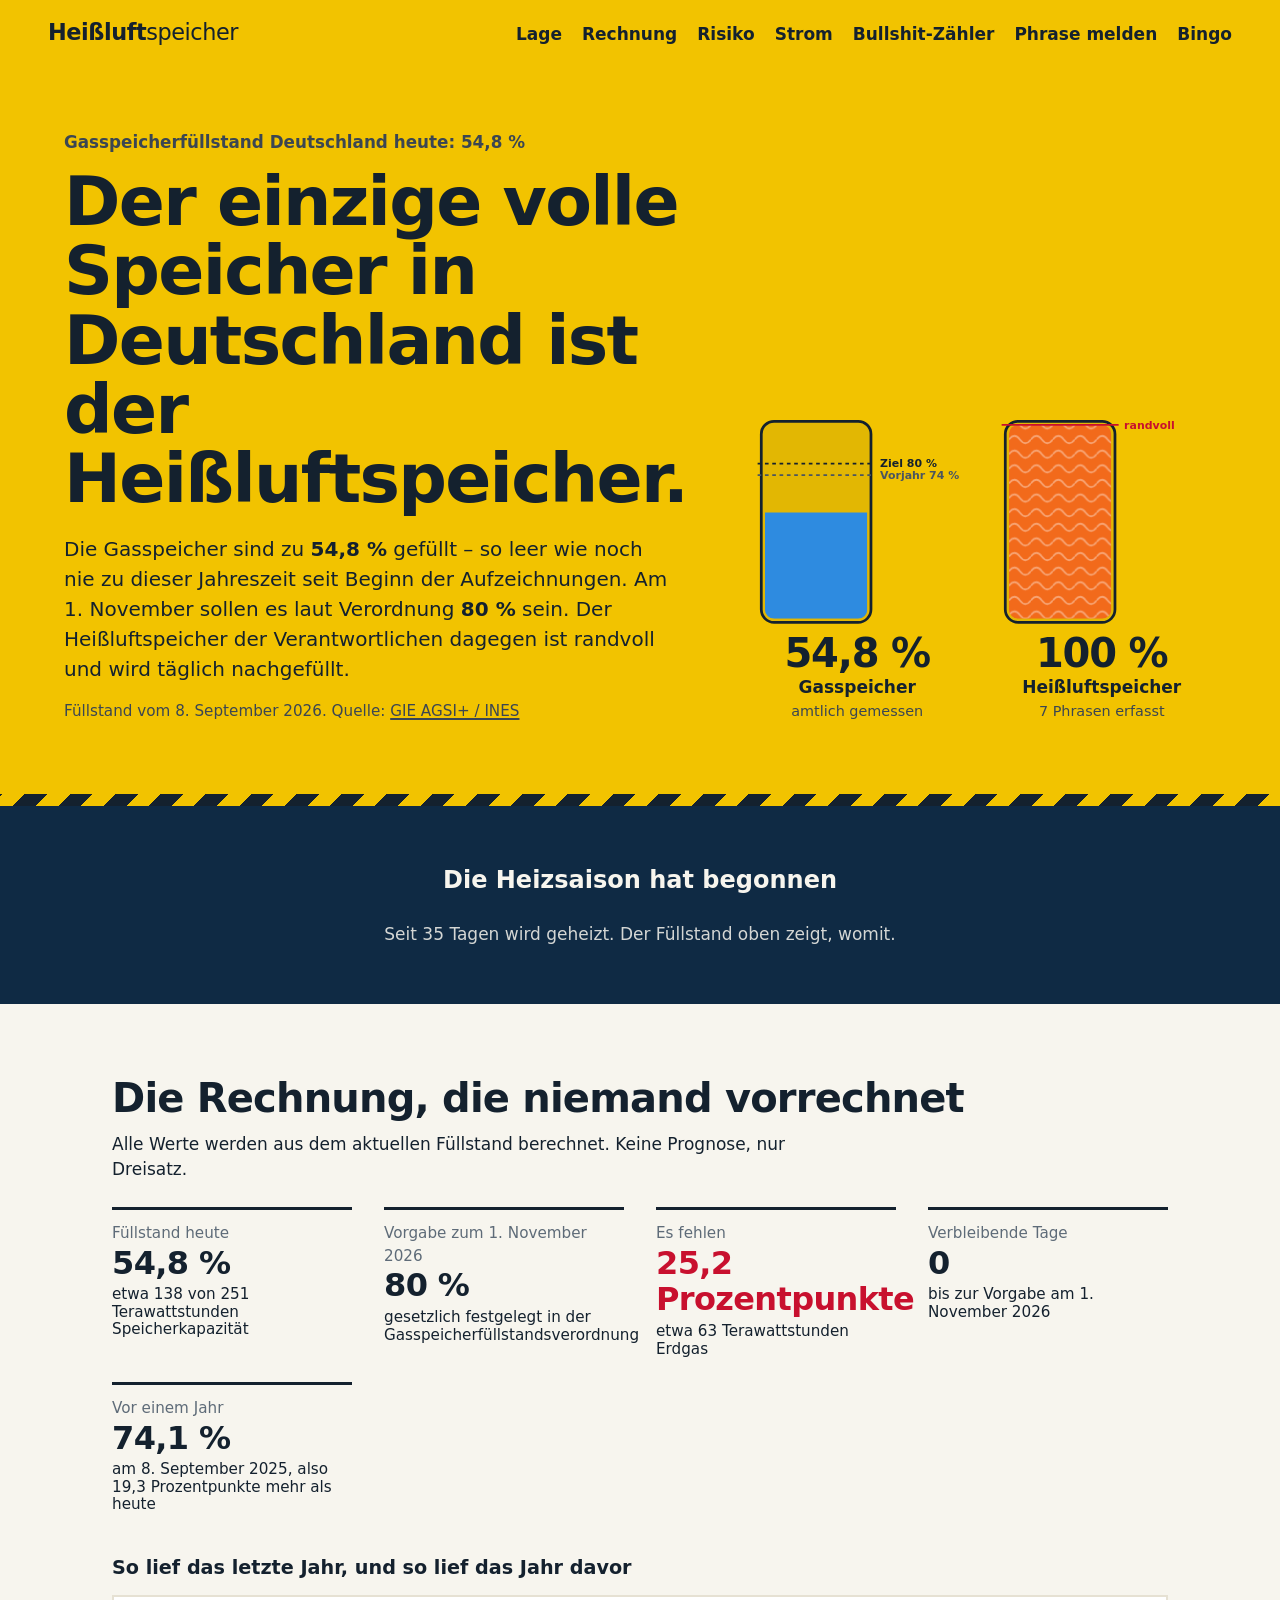
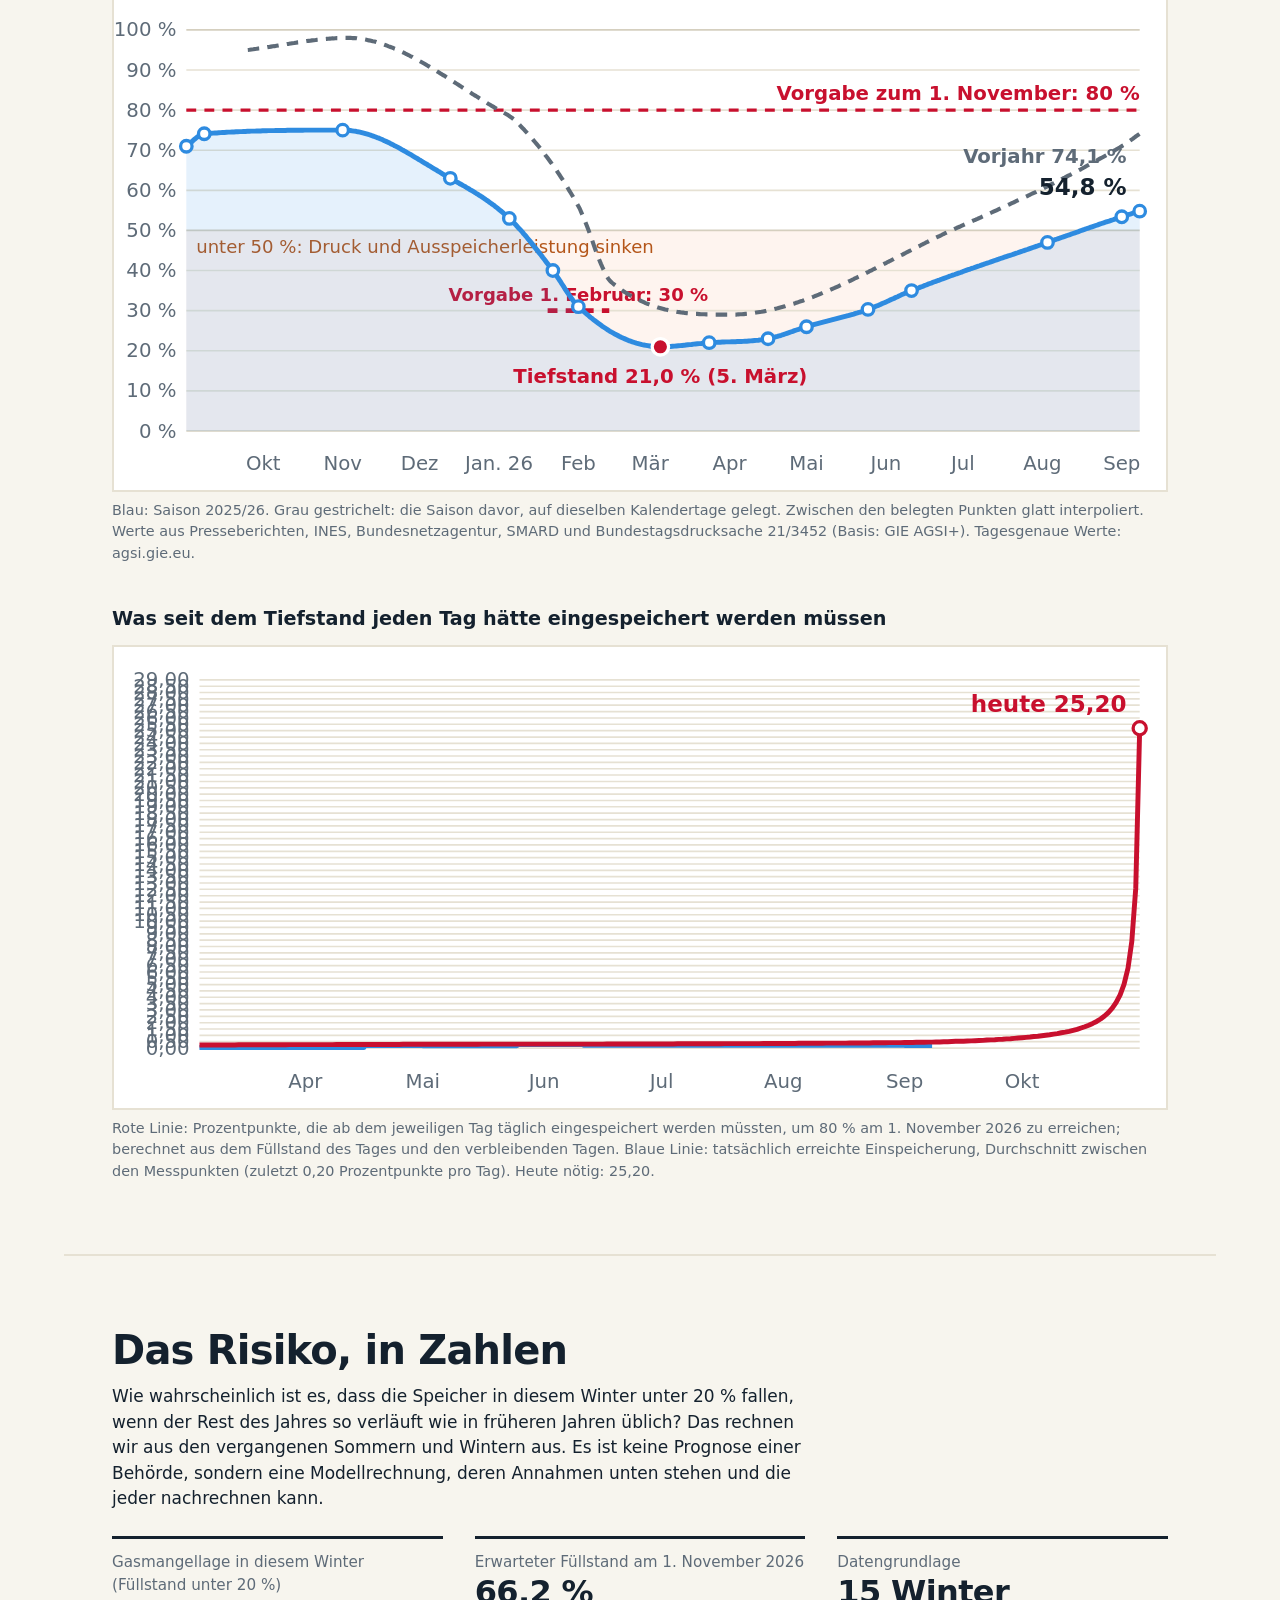
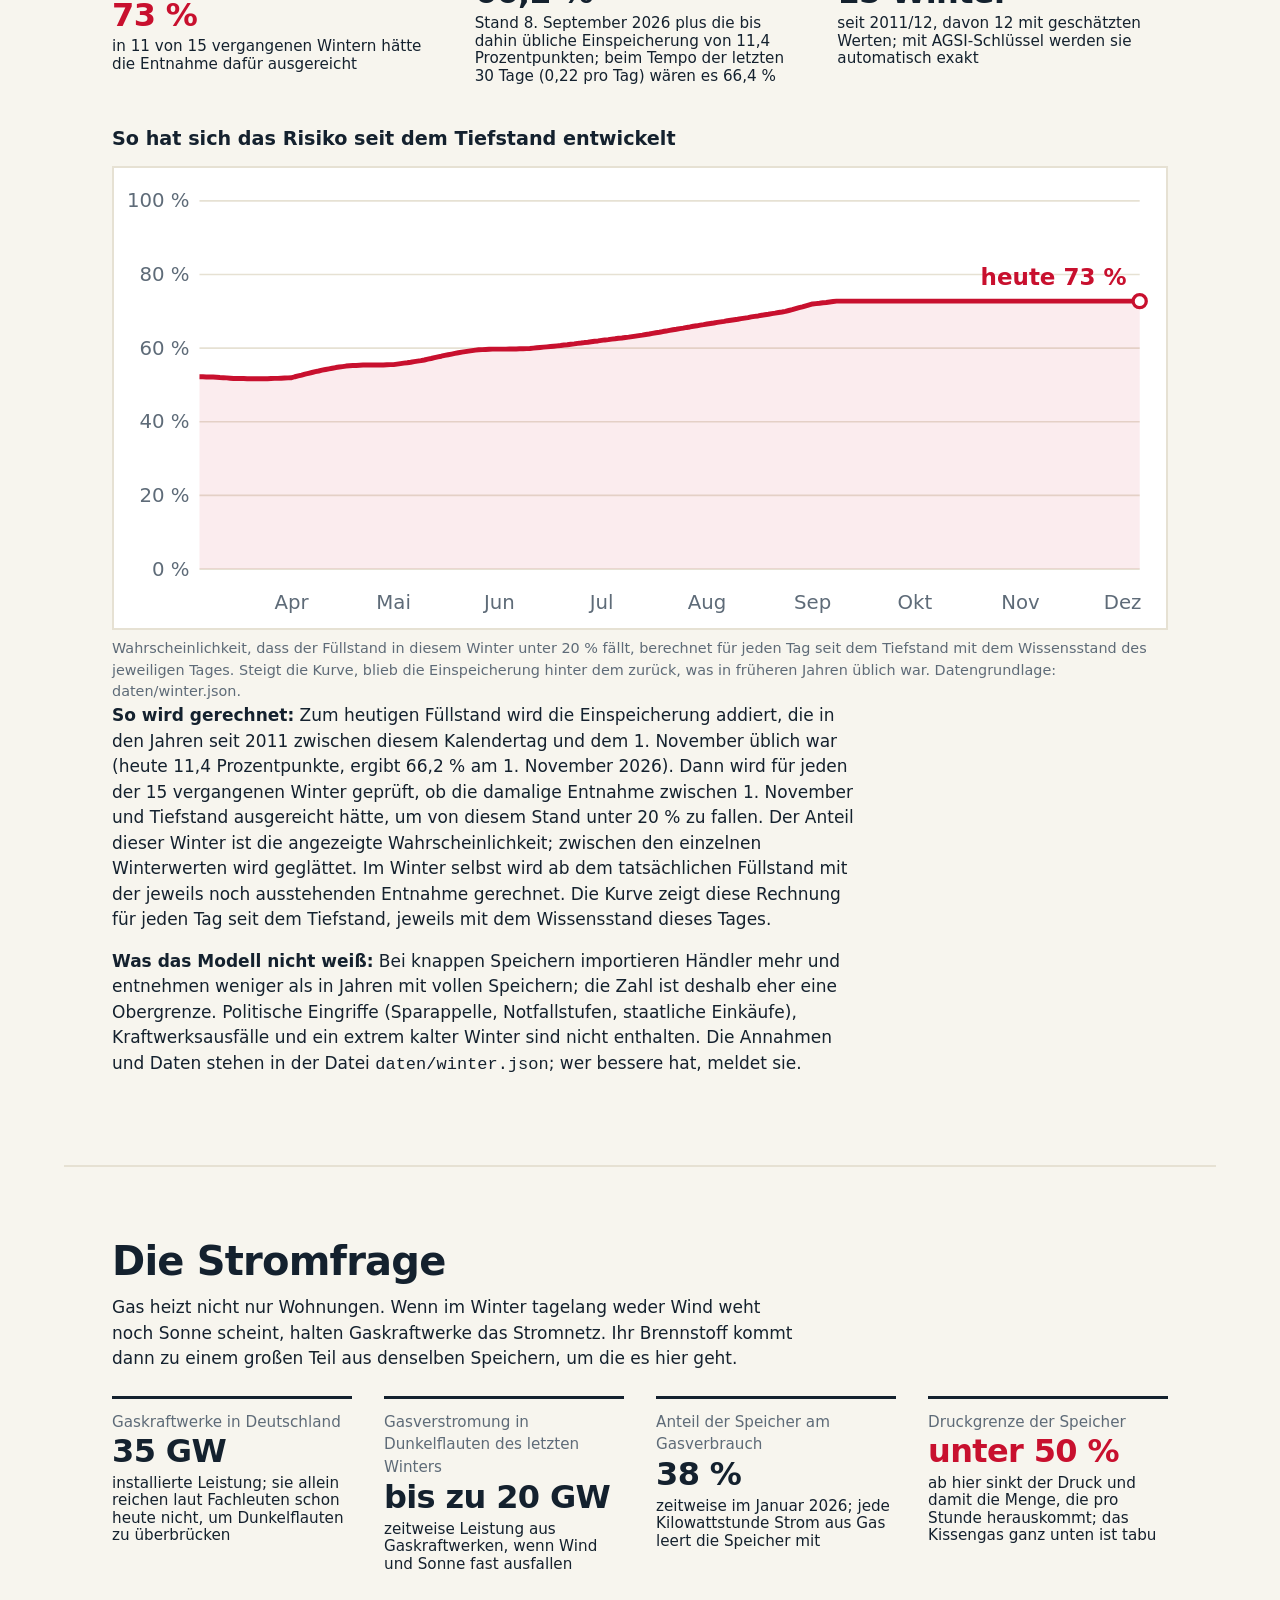
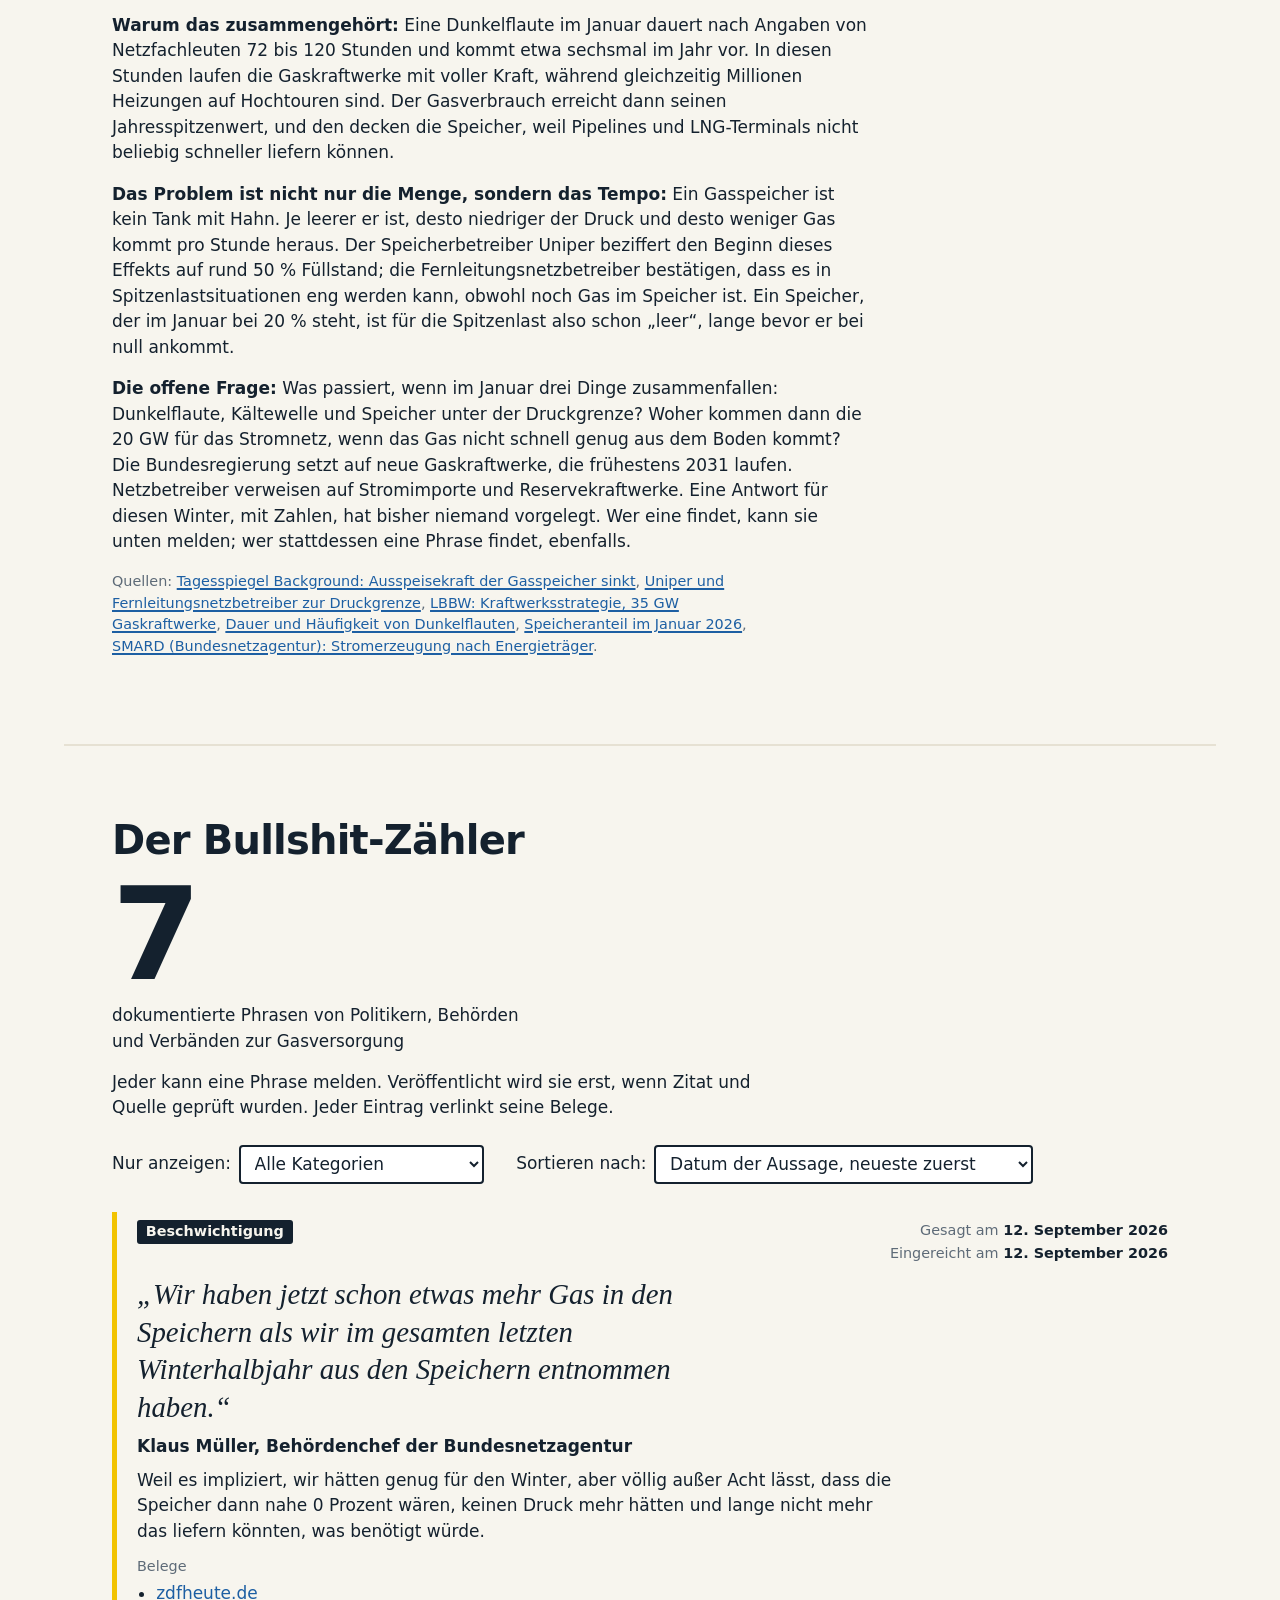
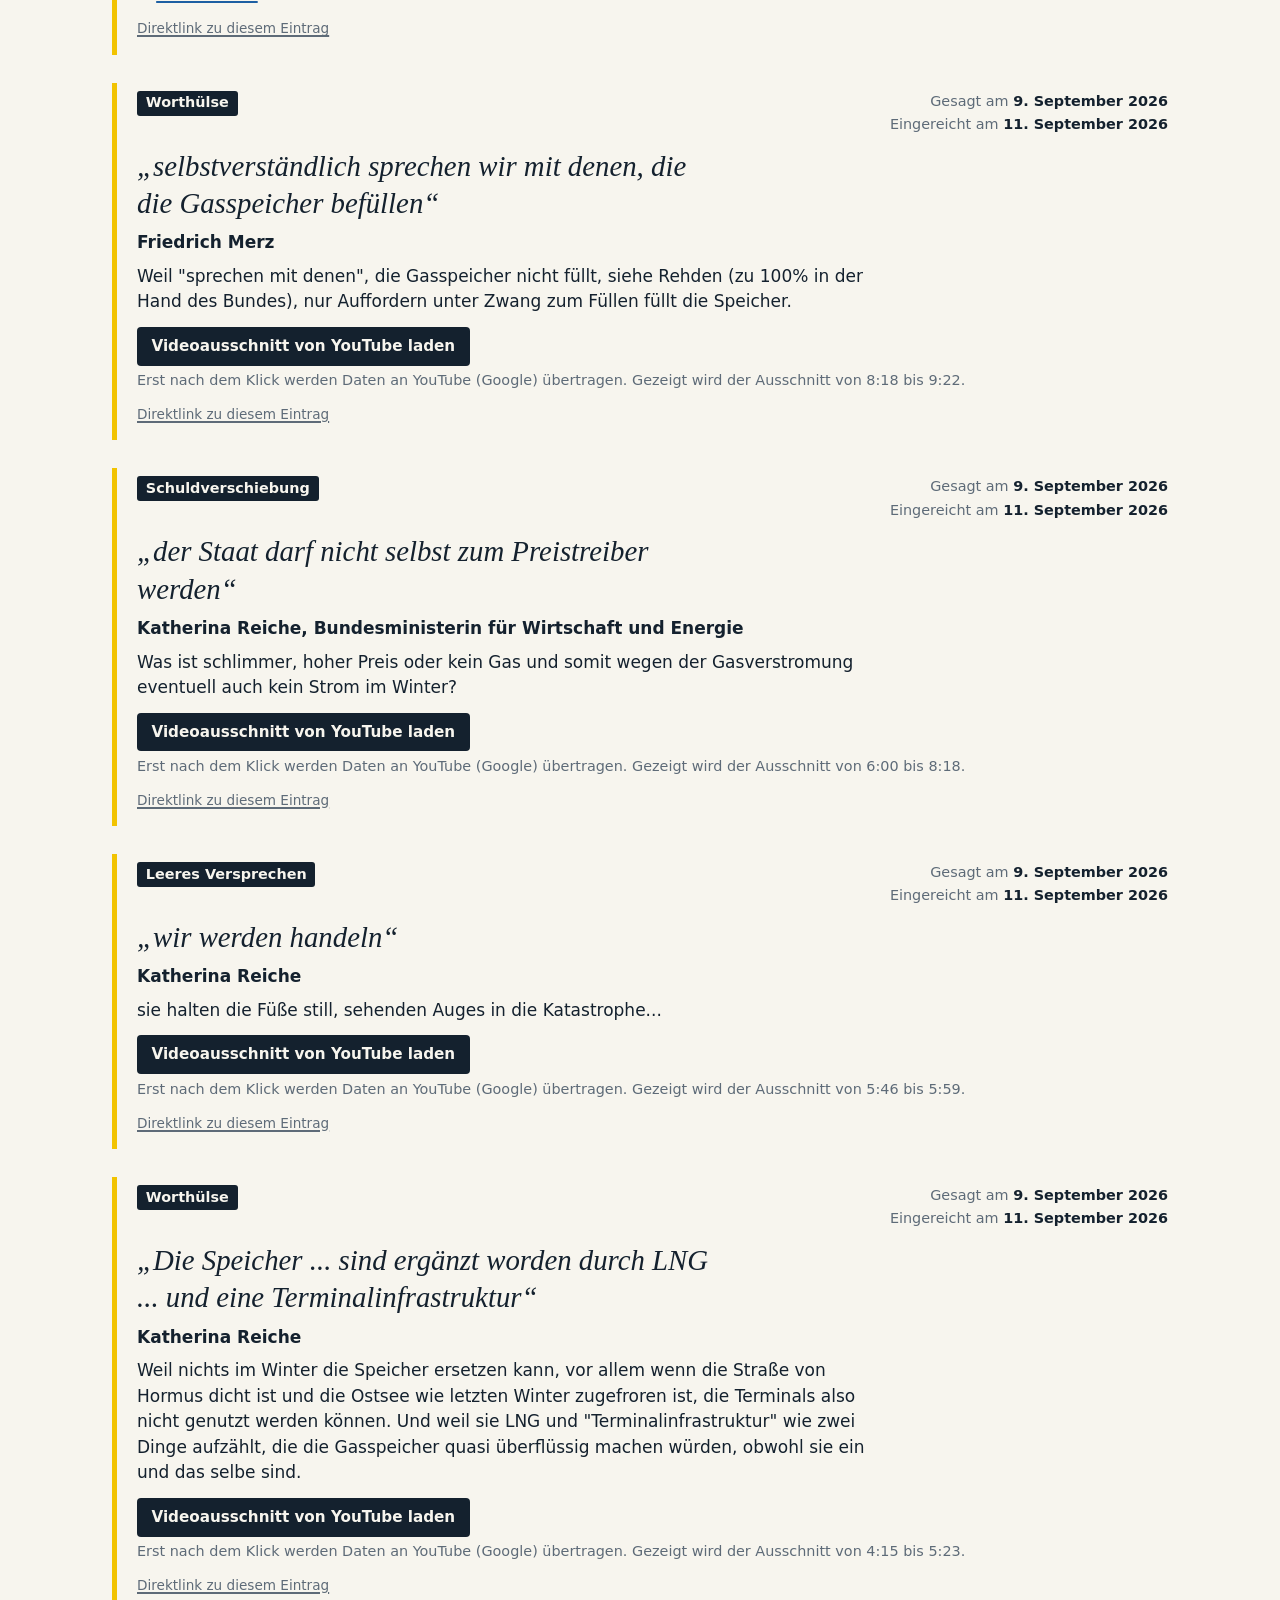
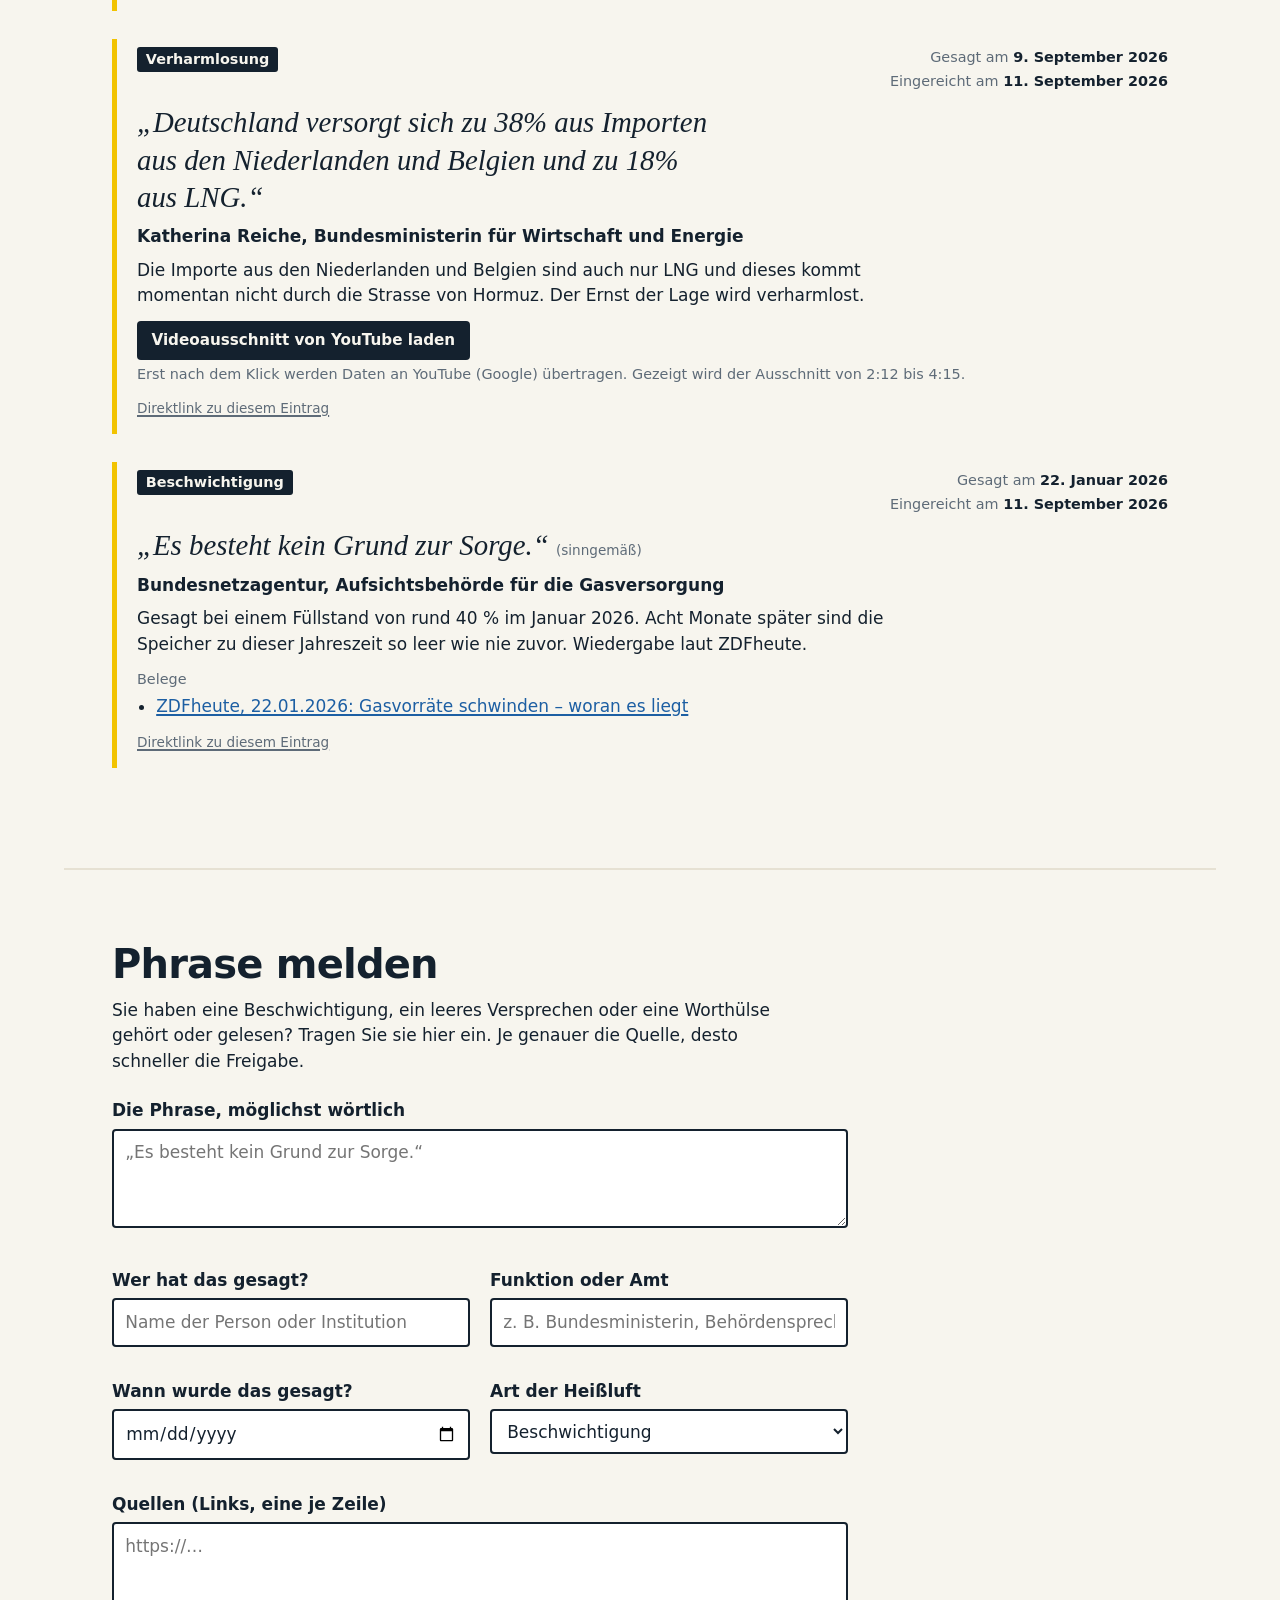
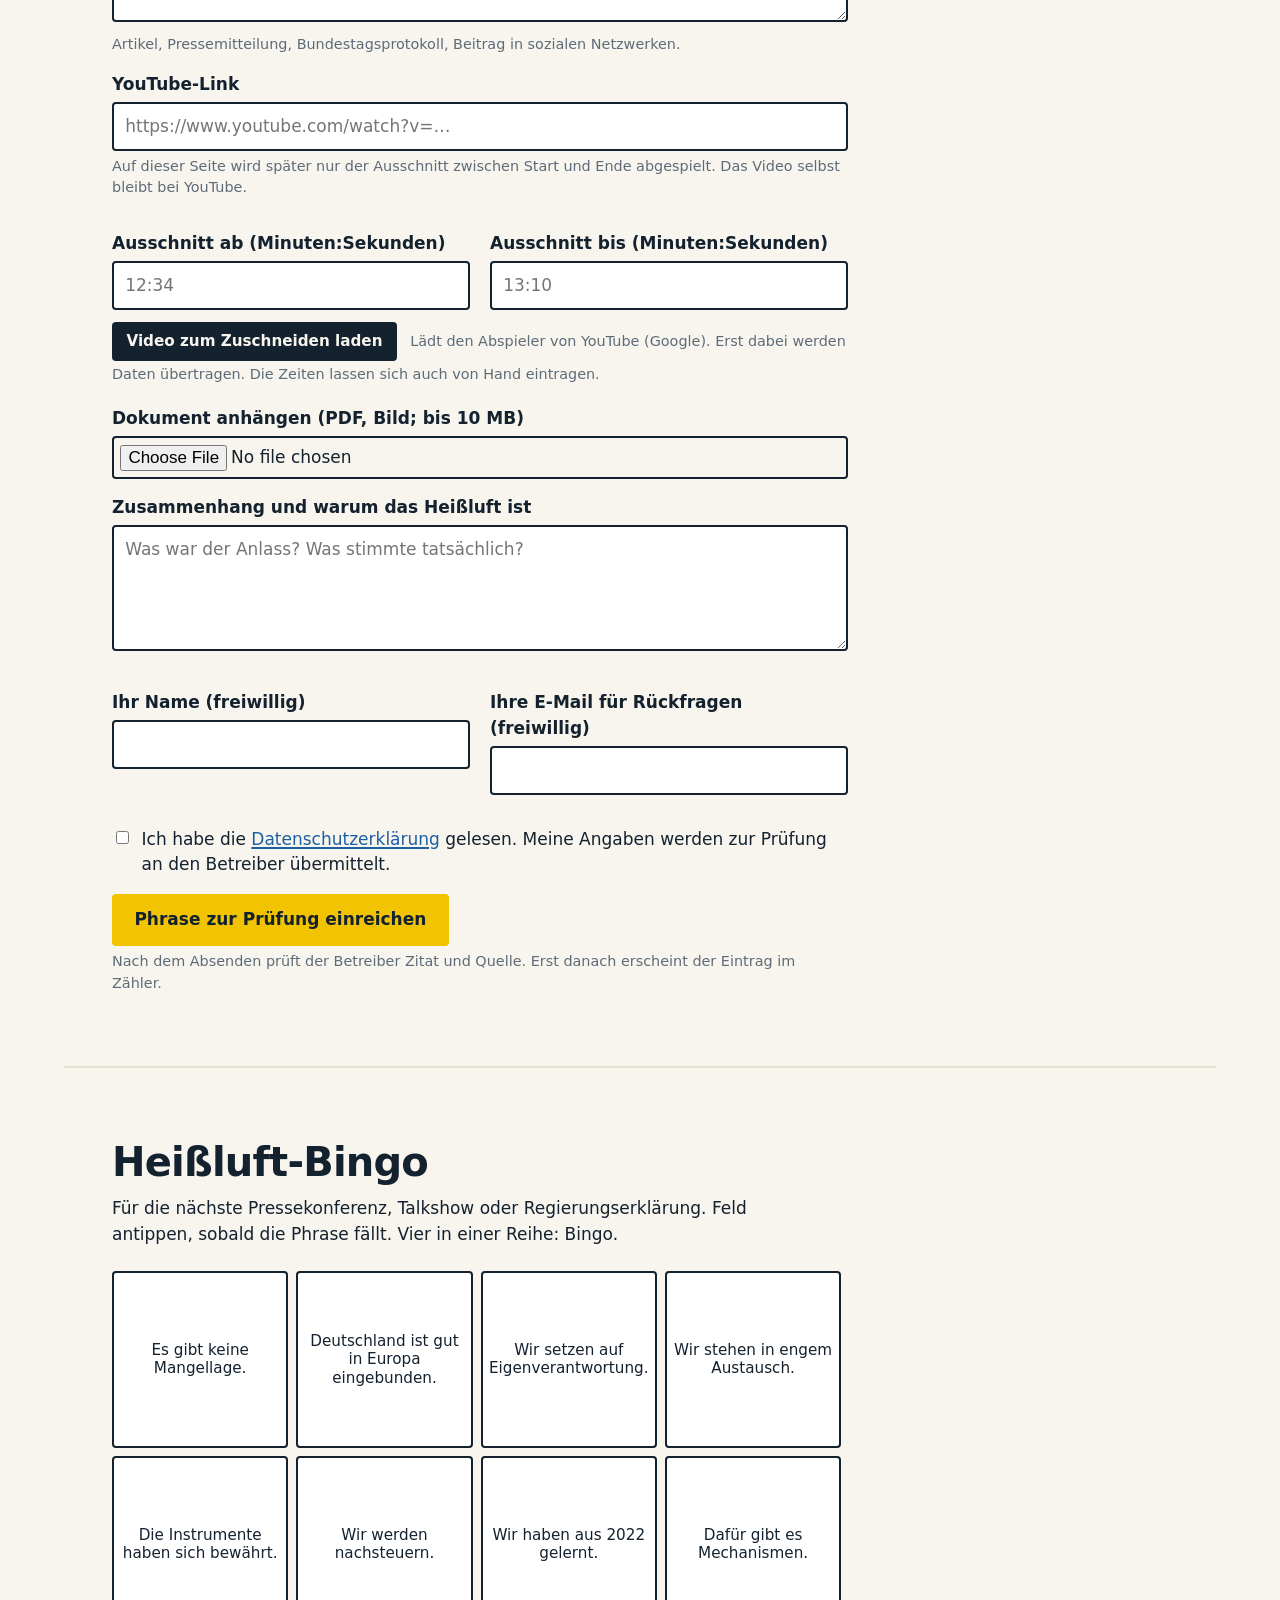
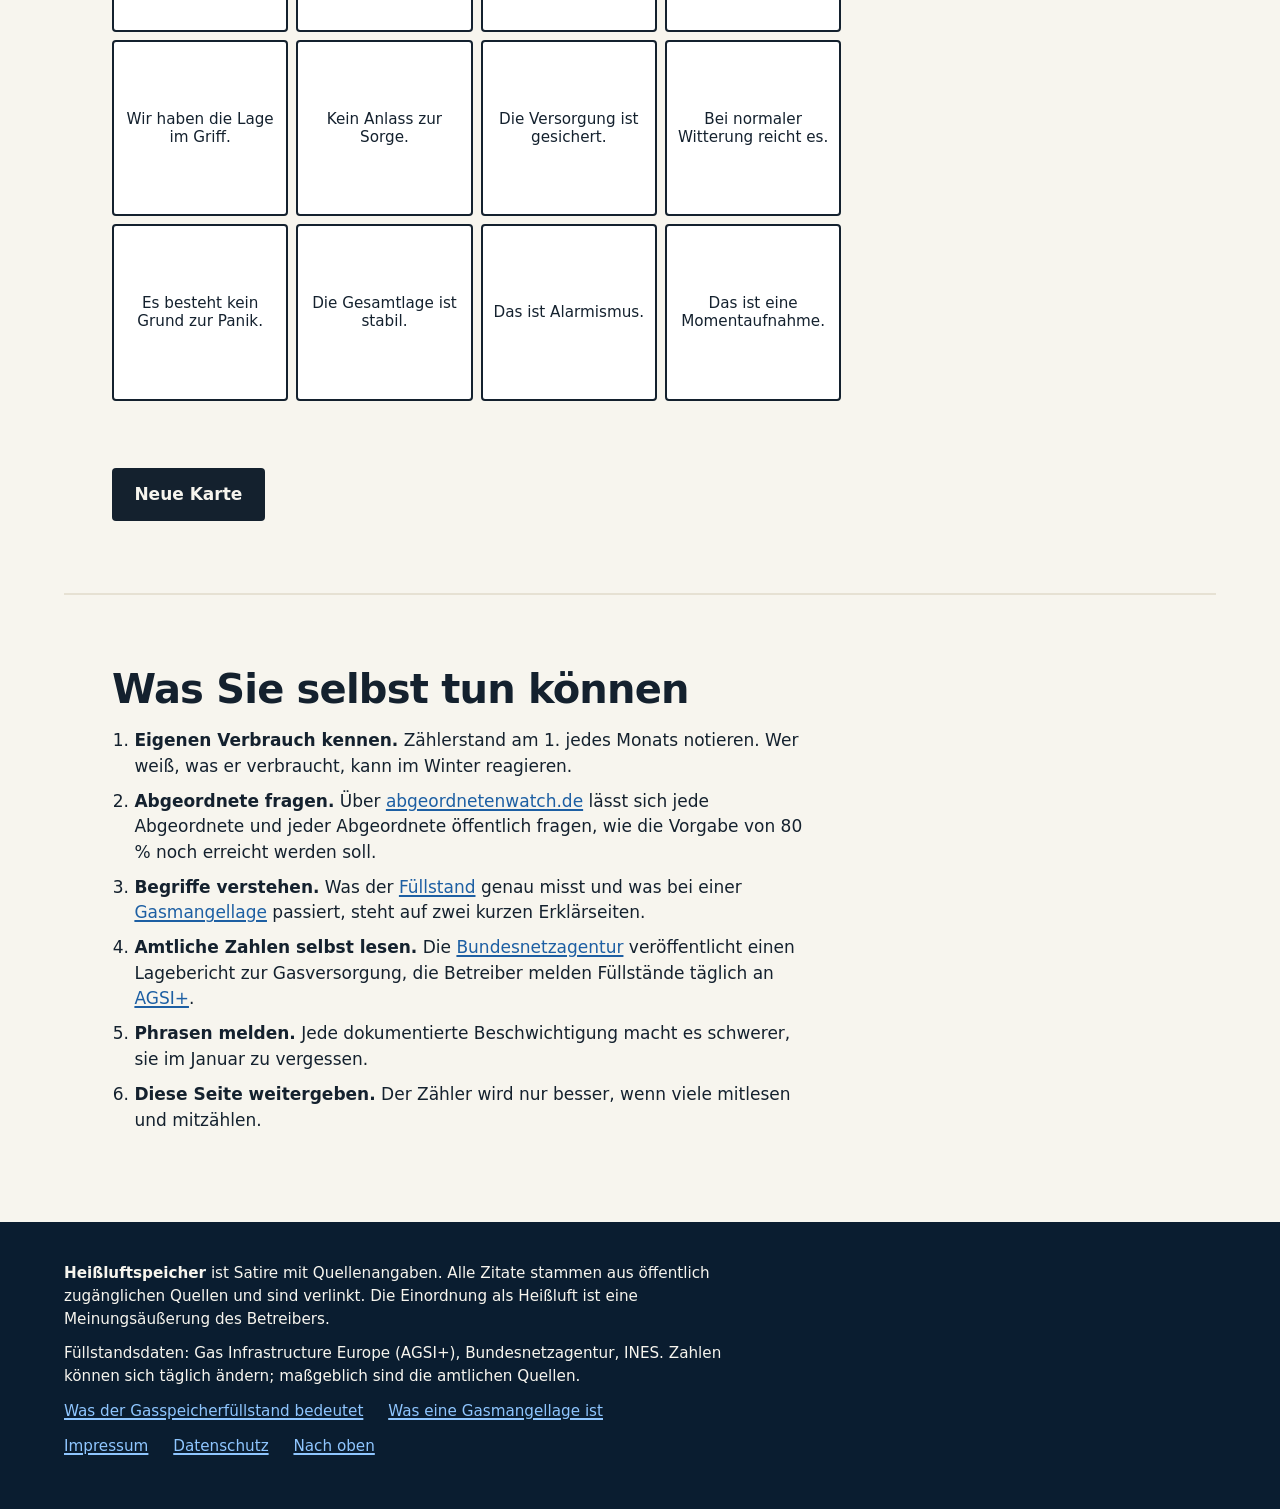
==== commit a1876bcb: "optmierungen unter anderem für google rangliste" ====
--- a/index.html
+++ b/index.html
@@ -3,15 +3,28 @@
 <head>
 <meta charset="utf-8">
 <meta name="viewport" content="width=device-width, initial-scale=1">
-<title>Heißluftspeicher – Deutschlands einziger voller Speicher</title>
-<meta name="description" content="Die deutschen Gasspeicher sind so leer wie noch nie zu dieser Jahreszeit. Der Heißluftspeicher der Verantwortlichen ist randvoll. Hier wird mitgezählt.">
-<meta property="og:title" content="Heißluftspeicher – Deutschlands einziger voller Speicher">
-<meta property="og:description" content="Gasspeicher: halb leer. Heißluftspeicher: 100 %. Der Bullshit-Zähler zur Gasversorgung.">
+<title>Gasspeicherfüllstand heute, Countdown zur Heizsaison und Gasmangellage-Risiko – Heißluftspeicher</title>
+<meta name="description" content="Gasspeicherfüllstand Deutschland aktuell, Vergleich zum Vorjahr, Countdown bis zur Heizsaison, Wahrscheinlichkeit einer Gasmangellage und der Bullshit-Zähler für Phrasen der Verantwortlichen.">
+<meta property="og:title" content="Gasspeicherfüllstand heute – Heißluftspeicher">
+<meta property="og:description" content="Deutschlands Gasspeicher: halb leer. Der Heißluftspeicher der Verantwortlichen: 100 %. Füllstand, Vorjahresvergleich, Gasmangellage-Risiko und Bullshit-Zähler.">
 <meta property="og:type" content="website">
+<meta property="og:image" content="bilder/vorschau.png">
+<meta property="og:locale" content="de_DE">
+<meta name="twitter:card" content="summary_large_image">
+<script type="application/ld+json">
+{
+  "@context": "https://schema.org",
+  "@type": "WebSite",
+  "name": "Heißluftspeicher",
+  "alternateName": "Gasspeicherfüllstand und Bullshit-Zähler",
+  "inLanguage": "de",
+  "description": "Gasspeicherfüllstand Deutschland aktuell, Countdown zur Heizsaison, Wahrscheinlichkeit einer Gasmangellage und ein moderierter Zähler für Phrasen von Politikern und Behörden zur Gasversorgung."
+}
+</script>
 <link rel="icon" href="bilder/symbol.svg" type="image/svg+xml">
 <link rel="stylesheet" href="css/stil.css">
 </head>
-<body>
+<body data-titel="fuellstand">
 <a class="sprung" href="#zaehler">Zum Bullshit-Zähler springen</a>
 
 <header class="kopf">
@@ -32,6 +45,7 @@
 <section class="held" id="lage">
   <div class="innen">
     <div class="held-text">
+      <p class="held-kicker">Gasspeicherfüllstand Deutschland heute: <strong><span id="held-kicker-prozent">54,8</span>&nbsp;%</strong></p>
       <h1>Der einzige volle Speicher in Deutschland ist der Heißluftspeicher.</h1>
       <p class="held-absatz">Die Gasspeicher sind zu <strong><span id="held-prozent">53,4</span>&nbsp;%</strong> gefüllt – so leer wie noch nie zu dieser Jahreszeit seit Beginn der Aufzeichnungen. Am 1.&nbsp;November sollen es laut Verordnung <strong><span id="held-ziel">80</span>&nbsp;%</strong> sein. Der Heißluftspeicher der Verantwortlichen dagegen ist randvoll und wird täglich nachgefüllt.</p>
       <p class="held-stand">Füllstand vom <span id="held-datum">1. September 2026</span>. Quelle: <a id="held-quelle" href="https://agsi.gie.eu/data-overview/DE" target="_blank" rel="noopener">GIE AGSI+</a></p>
@@ -310,6 +324,7 @@
   <ol class="tun-liste">
     <li><strong>Eigenen Verbrauch kennen.</strong> Zählerstand am 1. jedes Monats notieren. Wer weiß, was er verbraucht, kann im Winter reagieren.</li>
     <li><strong>Abgeordnete fragen.</strong> Über <a href="https://www.abgeordnetenwatch.de" target="_blank" rel="noopener">abgeordnetenwatch.de</a> lässt sich jede Abgeordnete und jeder Abgeordnete öffentlich fragen, wie die Vorgabe von 80 % noch erreicht werden soll.</li>
+    <li><strong>Begriffe verstehen.</strong> Was der <a href="gasspeicherfuellstand.html">Füllstand</a> genau misst und was bei einer <a href="gasmangellage.html">Gasmangellage</a> passiert, steht auf zwei kurzen Erklärseiten.</li>
     <li><strong>Amtliche Zahlen selbst lesen.</strong> Die <a href="https://www.bundesnetzagentur.de" target="_blank" rel="noopener">Bundesnetzagentur</a> veröffentlicht einen Lagebericht zur Gasversorgung, die Betreiber melden Füllstände täglich an <a href="https://agsi.gie.eu/data-overview/DE" target="_blank" rel="noopener">AGSI+</a>.</li>
     <li><strong>Phrasen melden.</strong> Jede dokumentierte Beschwichtigung macht es schwerer, sie im Januar zu vergessen.</li>
     <li><strong>Diese Seite weitergeben.</strong> Der Zähler wird nur besser, wenn viele mitlesen und mitzählen.</li>
@@ -323,6 +338,7 @@
     <p><strong>Heißluftspeicher</strong> ist Satire mit Quellenangaben. Alle Zitate stammen aus öffentlich zugänglichen Quellen und sind verlinkt. Die Einordnung als Heißluft ist eine Meinungsäußerung des Betreibers.</p>
     <p>Füllstandsdaten: Gas Infrastructure Europe (AGSI+), Bundesnetzagentur, INES. Zahlen können sich täglich ändern; maßgeblich sind die amtlichen Quellen.</p>
     <p class="besucher" id="besucher" hidden>Besuche seit <span id="besucher-seit">11. September 2026</span>: <b id="besucher-zahl">0</b> <span class="hilfe-hell">(nur eine Gesamtzahl; keine Cookies, keine gespeicherten IP-Adressen)</span></p>
+    <p class="fuss-links"><a href="gasspeicherfuellstand.html">Was der Gasspeicherfüllstand bedeutet</a> <a href="gasmangellage.html">Was eine Gasmangellage ist</a></p>
     <p class="fuss-links"><a href="impressum.html">Impressum</a> <a href="datenschutz.html">Datenschutz</a> <a href="#lage">Nach oben</a></p>
   </div>
 </footer>
--- a/css/stil.css
+++ b/css/stil.css
@@ -256,3 +256,8 @@
 .besucher { font-size: 1rem; }
 .besucher b { font-size: 1.25rem; font-variant-numeric: tabular-nums; }
 .hilfe-hell { color: #9fb0c2; font-size: .85rem; }
+.verlauf .flaeche.rot { fill: rgba(200, 16, 46, .08); }
+
+.held-kicker { margin: 0 0 .75rem; font-size: 1.05rem; font-weight: 600; color: #3b4652; }
+.seite .verlauf { margin: 1.5rem 0; }
+.seite .rechnung { margin: 1.5rem 0; }
